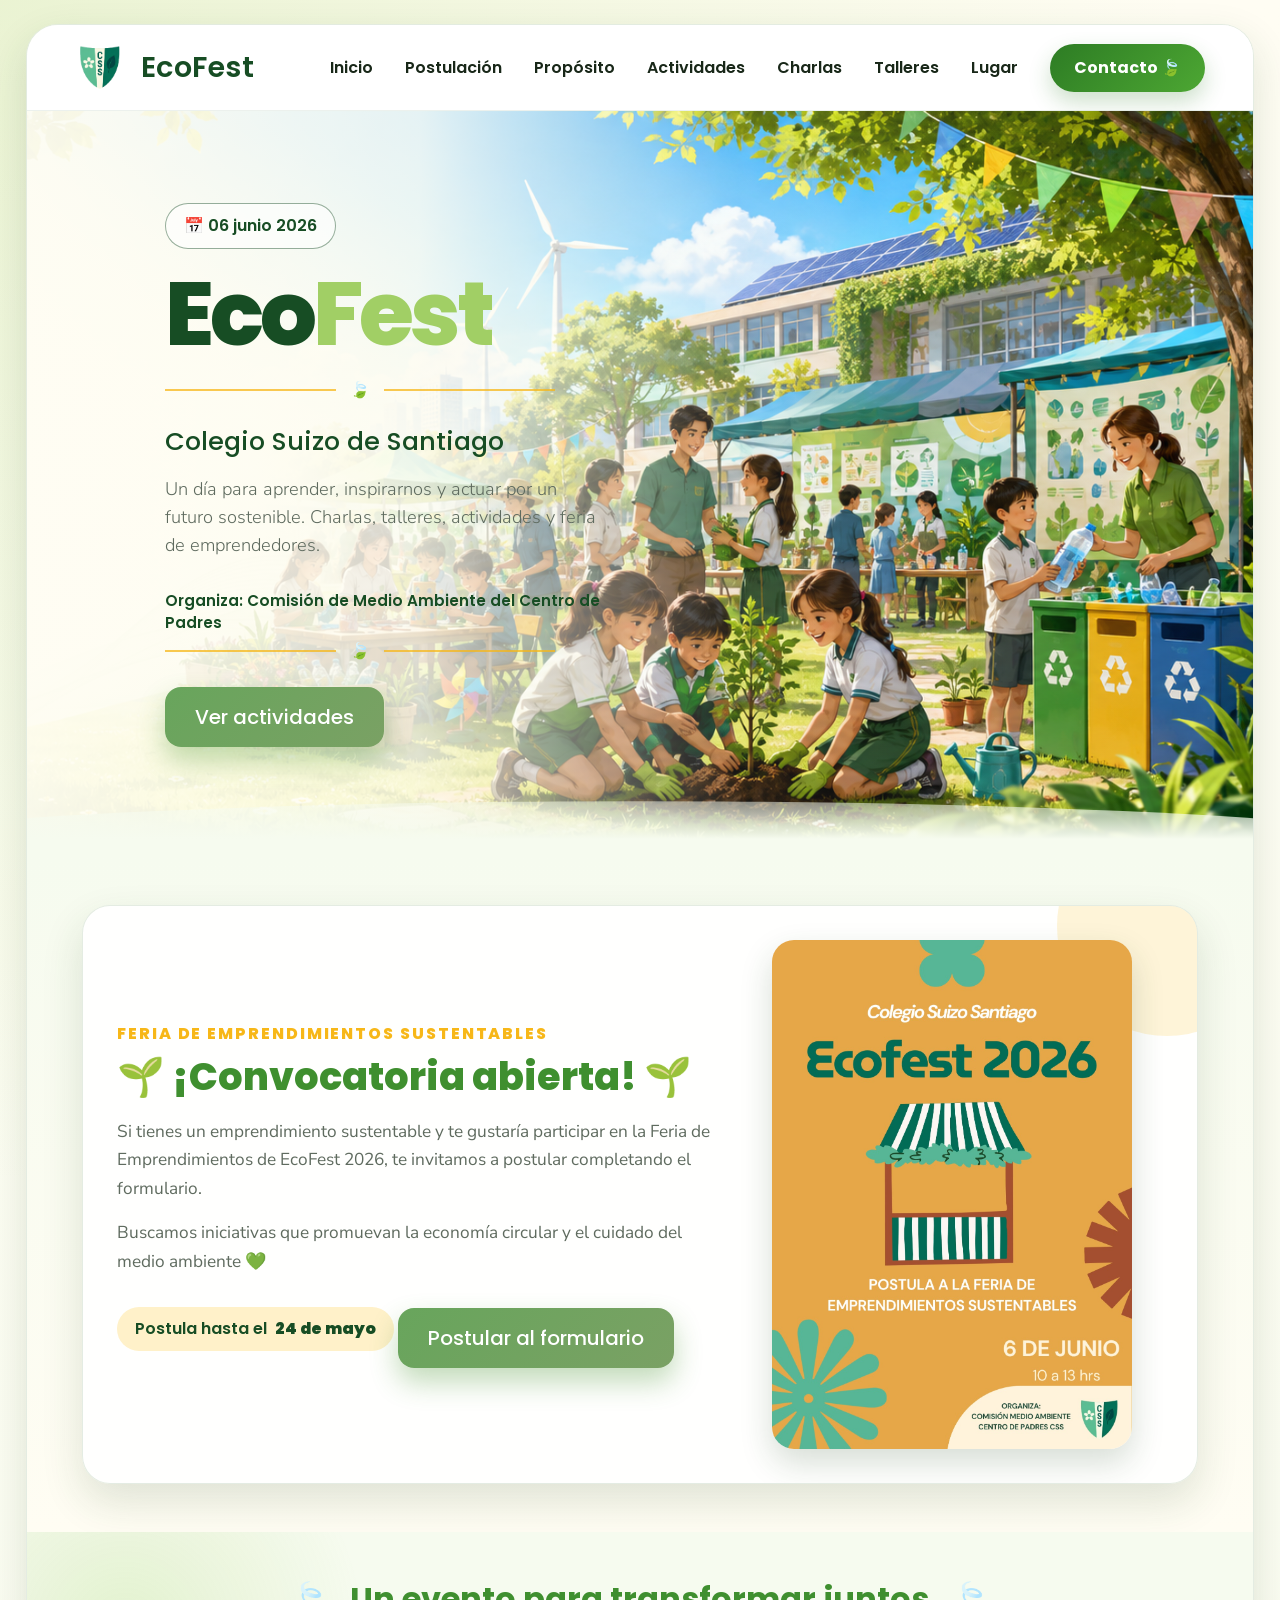
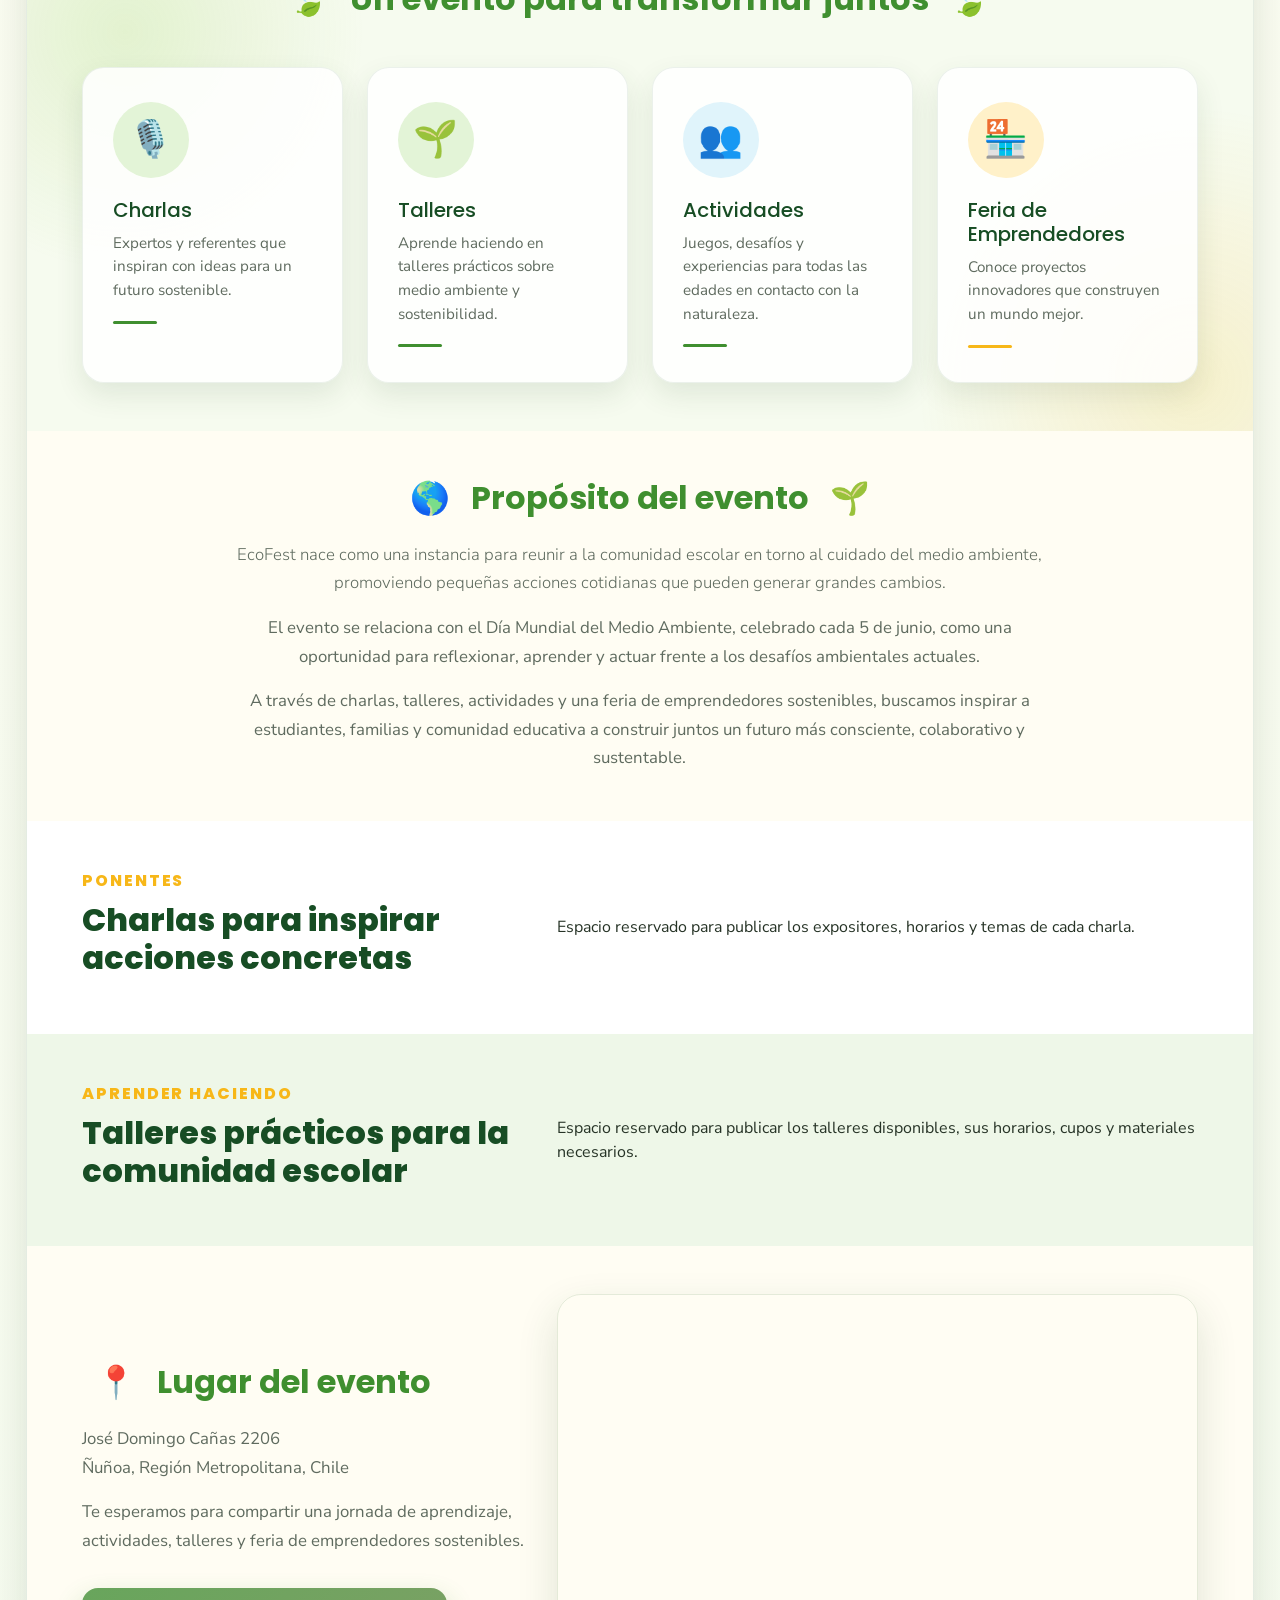
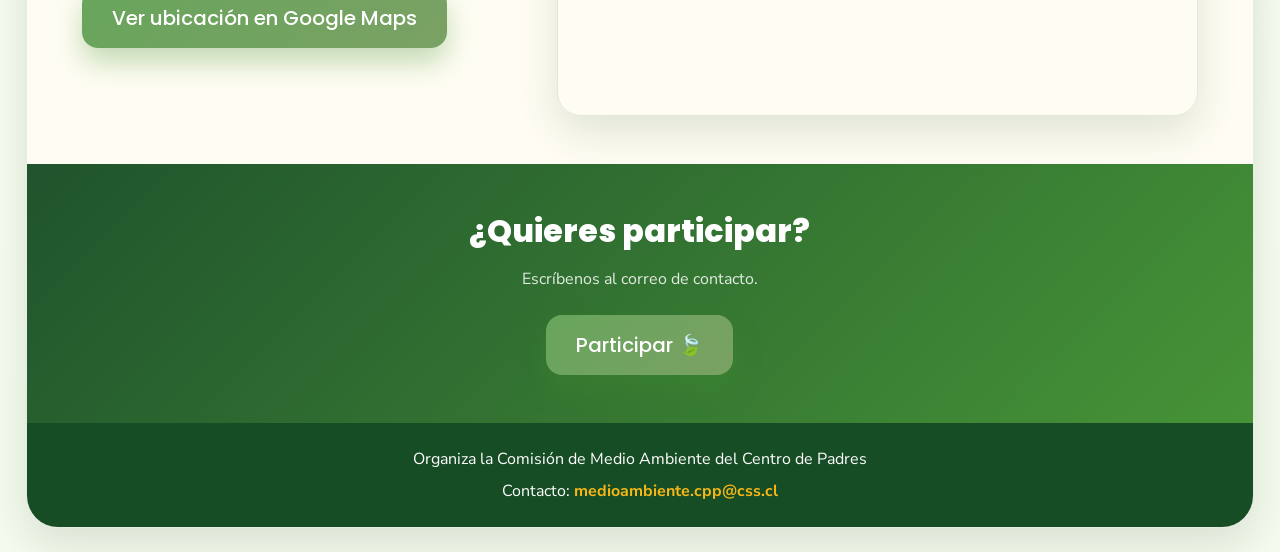
==== index.html @ 4942cfbb "Agrega sitemap y robots" ====
<!DOCTYPE html>
<html lang="es">
<head>
  <meta charset="UTF-8" />
  <meta name="viewport" content="width=device-width, initial-scale=1.0" />

  <title>EcoFest 2026 | Colegio Suizo Santiago</title>
  <meta name="description" content="EcoFest 2026 del Colegio Suizo Santiago. Feria ecológica, emprendimientos sustentables, actividades y convocatoria abierta.">
  <meta name="robots" content="index, follow">

  <!-- Tipografías -->
  <link rel="preconnect" href="https://fonts.googleapis.com">
  <link rel="preconnect" href="https://fonts.gstatic.com" crossorigin>
  <link 
    href="https://fonts.googleapis.com/css2?family=Nunito+Sans:wght@400;600;700&family=Poppins:wght@500;600;700;800&display=swap" 
    rel="stylesheet"
  >

  <!-- Bootstrap 5.3.8 -->
  <link 
    href="https://cdn.jsdelivr.net/npm/bootstrap@5.3.8/dist/css/bootstrap.min.css" 
    rel="stylesheet"
  >

  <!-- Estilos propios EcoFest -->
  <link rel="stylesheet" href="styles.css">
</head>

<body>
  <main class="page">

    <!-- HEADER / NAVBAR BOOTSTRAP -->
    <nav class="navbar navbar-expand-lg eco-navbar sticky-top">
    <div class="container-fluid px-4 px-lg-5">

        <a class="navbar-brand eco-brand" href="#inicio">
          <img class="logo-navbar" src="assets/Logo-CMA_sf.png" alt="Logo EcoFest">
          <span>EcoFest</span>
        </a>

        <button 
        class="navbar-toggler eco-toggler" 
        type="button" 
        data-bs-toggle="collapse" 
        data-bs-target="#navbarEcofest" 
        aria-controls="navbarEcofest" 
        aria-expanded="false" 
        aria-label="Abrir menú"
        >
        <span class="navbar-toggler-icon"></span>
        </button>

        <div class="collapse navbar-collapse" id="navbarEcofest">
        <ul class="navbar-nav ms-auto align-items-lg-center gap-lg-3 pt-3 pt-lg-0">

            <li class="nav-item">
            <a class="nav-link eco-nav-link" href="#inicio">Inicio</a>
            </li>


            <li class="nav-item">
            <a class="nav-link eco-nav-link" href="#convocatoria">Postulación</a>
            </li>

            <li class="nav-item">
            <a class="nav-link eco-nav-link" href="#proposito">Propósito</a>
            </li>

            <li class="nav-item">
            <a class="nav-link eco-nav-link" href="#actividades">Actividades</a>
            </li>

            <li class="nav-item">
            <a class="nav-link eco-nav-link" href="#charlas">Charlas</a>
            </li>

            <li class="nav-item">
            <a class="nav-link eco-nav-link" href="#talleres">Talleres</a>
            </li>

            <li class="nav-item">
            <a class="nav-link eco-nav-link" href="#lugar">Lugar</a>
            </li>

            <li class="nav-item ms-lg-2">
            <a class="btn eco-btn-small" href="#contacto">Contacto 🍃</a>
            </li>

        </ul>
        </div>

    </div>
    </nav>

    <!-- HERO -->
    <section class="hero position-relative overflow-hidden" id="inicio">
      <div class="hero-image" aria-hidden="true"></div>

      <div class="container-fluid position-relative hero-layer">
        <div class="row min-vh-hero align-items-center">
          <div class="col-12 col-lg-6 col-xl-5 offset-xl-1">

            <div class="hero-content">
              <div class="date-pill">📅 06 junio 2026</div>

              <h1 class="display-1 eco-title">Eco<span>Fest</span></h1>

              <div class="divider">🍃</div>

              <h2 class="eco-subtitle">Colegio Suizo de Santiago</h2>

              <p class="lead eco-lead">
                Un día para aprender, inspirarnos y actuar por un futuro sostenible.
                Charlas, talleres, actividades y feria de emprendedores.
              </p>

              <p class="organizer-text mb-1">
                Organiza: Comisión de Medio Ambiente del Centro de Padres
              </p>

              <div class="divider">🍃</div>

              <a href="#actividades" class="btn btn-lg eco-btn-primary">
                Ver actividades
              </a>
            </div>

          </div>
        </div>
      </div>

      <div class="wave" aria-hidden="true"></div>
    </section>


    <!-- CONVOCATORIA EMPRENDEDORES -->
    <section class="convocatoria-section py-5" id="convocatoria">
      <div class="container">
        <div class="convocatoria-card">
          <div class="row align-items-center g-4">

            <div class="col-lg-7">
              <p class="section-kicker mb-2">Feria de emprendimientos sustentables</p>
              <h2 class="convocatoria-title">🌱 ¡Convocatoria abierta! 🌱</h2>

              <p class="convocatoria-text">
                Si tienes un emprendimiento sustentable y te gustaría participar en la Feria de
                Emprendimientos de EcoFest 2026, te invitamos a postular completando el formulario.
              </p>

              <p class="convocatoria-text">
                Buscamos iniciativas que promuevan la economía circular y el cuidado del medio ambiente 💚
              </p>

              <div class="convocatoria-deadline">
                Postula hasta el <strong>24 de mayo</strong>
              </div>

              <a
                href="https://forms.gle/XXJrroU3zbbmYuio7"
                target="_blank"
                rel="noopener noreferrer"
                class="btn btn-lg eco-btn-primary mt-3"
              >
                Postular al formulario
              </a>
            </div>

            <div class="col-lg-5 text-center">
              <img
                src="assets/convocatoria-ecofest.jpeg"
                class="convocatoria-img"
                alt="Convocatoria EcoFest 2026 para feria de emprendimientos sustentables"
              >
            </div>

          </div>
        </div>
      </div>
    </section>

    <!-- ACTIVIDADES / TARJETAS -->
    <section class="features py-5" id="actividades">
      <div class="container">

        <h2 class="section-title text-center mb-5">
          <span>🍃</span> Un evento para transformar juntos <span>🍃</span>
        </h2>

        <div class="row row-cols-1 row-cols-md-2 row-cols-xl-4 g-4">

          <div class="col">
            <article class="card eco-card h-100">
              <div class="card-body">
                <div class="icon-circle icon-green">🎙️</div>
                <h3 class="card-title">Charlas</h3>
                <p class="card-text">
                  Expertos y referentes que inspiran con ideas para un futuro sostenible.
                </p>
                <div class="mini-line"></div>
              </div>
            </article>
          </div>

          <div class="col">
            <article class="card eco-card h-100">
              <div class="card-body">
                <div class="icon-circle icon-green">🌱</div>
                <h3 class="card-title">Talleres</h3>
                <p class="card-text">
                  Aprende haciendo en talleres prácticos sobre medio ambiente y sostenibilidad.
                </p>
                <div class="mini-line"></div>
              </div>
            </article>
          </div>

          <div class="col">
            <article class="card eco-card h-100">
              <div class="card-body">
                <div class="icon-circle icon-blue">👥</div>
                <h3 class="card-title">Actividades</h3>
                <p class="card-text">
                  Juegos, desafíos y experiencias para todas las edades en contacto con la naturaleza.
                </p>
                <div class="mini-line"></div>
              </div>
            </article>
          </div>

          <div class="col">
            <article class="card eco-card h-100">
              <div class="card-body">
                <div class="icon-circle icon-yellow">🏪</div>
                <h3 class="card-title">Feria de<br>Emprendedores</h3>
                <p class="card-text">
                  Conoce proyectos innovadores que construyen un mundo mejor.
                </p>
                <div class="mini-line yellow"></div>
              </div>
            </article>
          </div>

        </div>
      </div>
    </section>

    <!-- PROPÓSITO -->
    <section class="about-event py-5" id="proposito">
      <div class="container">
        <div class="row justify-content-center">
          <div class="col-lg-9 text-center">

            <h2 class="section-title mb-4">
              <span>🌎</span> Propósito del evento <span>🌱</span>
            </h2>

            <p class="lead event-purpose">
              EcoFest nace como una instancia para reunir a la comunidad escolar en torno al cuidado del medio ambiente,
              promoviendo pequeñas acciones cotidianas que pueden generar grandes cambios.
            </p>

            <p class="event-purpose">
              El evento se relaciona con el Día Mundial del Medio Ambiente, celebrado cada 5 de junio,
              como una oportunidad para reflexionar, aprender y actuar frente a los desafíos ambientales actuales.
            </p>

            <p class="event-purpose mb-0">
              A través de charlas, talleres, actividades y una feria de emprendedores sostenibles,
              buscamos inspirar a estudiantes, familias y comunidad educativa a construir juntos un futuro más consciente,
              colaborativo y sustentable.
            </p>

          </div>
        </div>
      </div>
    </section>

    <!-- CHARLAS -->
    <section class="info-section py-5" id="charlas">
      <div class="container">
        <div class="row align-items-center g-4">

          <div class="col-lg-5">
            <p class="section-kicker mb-2">Ponentes</p>
            <h2 class="section-heading">Charlas para inspirar acciones concretas</h2>
          </div>

          <div class="col-lg-7">
            <p class="mb-0">
              Espacio reservado para publicar los expositores, horarios y temas de cada charla.
            </p>
          </div>

        </div>
      </div>
    </section>

    <!-- TALLERES -->
    <section class="info-section-soft py-5" id="talleres">
      <div class="container">
        <div class="row align-items-center g-4">

          <div class="col-lg-5">
            <p class="section-kicker mb-2">Aprender haciendo</p>
            <h2 class="section-heading">Talleres prácticos para la comunidad escolar</h2>
          </div>

          <div class="col-lg-7">
            <p class="mb-0">
              Espacio reservado para publicar los talleres disponibles, sus horarios,
              cupos y materiales necesarios.
            </p>
          </div>

        </div>
      </div>
    </section>

    <!-- LUGAR / MAPA -->
    <section class="location-section py-5" id="lugar">
      <div class="container">
        <div class="row align-items-center g-4">

          <div class="col-lg-5">
            <h2 class="section-title text-lg-start mb-4">
              <span>📍</span> Lugar del evento
            </h2>

            <p class="location-text">
              José Domingo Cañas 2206<br>
              Ñuñoa, Región Metropolitana, Chile
            </p>

            <p class="location-text">
              Te esperamos para compartir una jornada de aprendizaje, actividades,
              talleres y feria de emprendedores sostenibles.
            </p>

            <a 
              href="https://www.google.com/maps/search/?api=1&query=Jos%C3%A9%20Domingo%20Ca%C3%B1as%202206%2C%20%C3%91u%C3%B1oa%2C%20Regi%C3%B3n%20Metropolitana%2C%20Chile" 
              target="_blank" 
              rel="noopener noreferrer"
              class="btn btn-lg eco-btn-primary mt-3"
            >
              Ver ubicación en Google Maps
            </a>
          </div>

          <div class="col-lg-7">
            <div class="map-wrapper">
              <iframe
                class="google-map"
                title="Mapa de ubicación del Colegio Suizo de Santiago"
                src="https://www.google.com/maps?q=Jos%C3%A9%20Domingo%20Ca%C3%B1as%202206%2C%20%C3%91u%C3%B1oa%2C%20Regi%C3%B3n%20Metropolitana%2C%20Chile&output=embed"
                loading="lazy"
                allowfullscreen>
              </iframe>
            </div>
          </div>

        </div>
      </div>
    </section>

    <!-- CONTACTO / INSCRIPCIÓN -->
    <section class="inscription-section py-5" id="contacto">
      <div class="container text-center">

        <h2 class="section-heading mb-3">¿Quieres participar?</h2>

        <p class="mx-auto mb-4">
          Escríbenos al correo de contacto.
        </p>

        <a href="mailto:medioambiente.cpp@css.cl" target="_blank" rel="noopener noreferrer" class="btn btn-lg eco-btn-primary">
          Participar 🍃
        </a>

      </div>
    </section>

    <!-- FOOTER -->
    <footer class="footer-ecofest py-4">
      <div class="container text-center">

        <p class="mb-2">
          Organiza la Comisión de Medio Ambiente del Centro de Padres
        </p>

        <p class="mb-0">
          Contacto:
          <a href="mailto:medioambiente.cpp@css.cl">
            medioambiente.cpp@css.cl
          </a>
        </p>

      </div>
    </footer>

  </main>

  <!-- Bootstrap JS Bundle 5.3.8 -->
  <script src="https://cdn.jsdelivr.net/npm/bootstrap@5.3.8/dist/js/bootstrap.bundle.min.js"></script>
</body>
</html>
---- styles.css ----
:root {
  --verde-oscuro: #174d24;
  --verde-principal: #3f8f2f;
  --verde-claro: #a1cf65;
  --verde-suave: #eef7e8;
  --amarillo: #f7b718;
  --crema: #fffdf3;
  --texto: #263326;
  --gris: #5f6b5f;
  --blanco: #ffffff;
  --sombra: 0 16px 40px rgba(32, 72, 32, 0.14);
  --borde: rgba(51, 107, 38, 0.13);
}

html {
  scroll-behavior: smooth;
}

body {
  font-family: "Nunito Sans", sans-serif;
  color: var(--texto);
  background:
    radial-gradient(circle at top left, rgba(140, 198, 63, 0.18), transparent 30%),
    linear-gradient(180deg, #fffdf3 0%, #f5fbef 100%);
  min-height: 100vh;
}

a {
  text-decoration: none;
}

.page {
  width: min(96%, 1500px);
  margin: 24px auto;
  background: rgba(255, 255, 255, 0.88);
  border-radius: 32px;
  overflow: hidden;
  box-shadow: var(--sombra);
  border: 1px solid var(--borde);
  position: relative;
}

/* NAVBAR */

.eco-brand {
  display: flex;
  align-items: center;
  gap: 10px;
}

.logo-navbar {
  width: 48px;
  height: auto;
  display: block;
}

.eco-navbar {
  min-height: 86px;
  background: rgba(255, 255, 255, 0.92);
  -webkit-backdrop-filter: blur(12px);
  backdrop-filter: blur(12px);
  position: sticky;
  top: 0;
  z-index: 1030;
  border-bottom: 1px solid rgba(23, 77, 36, 0.08);
}

.eco-brand {
  display: inline-flex;
  align-items: center;
  gap: 14px;
  font-family: "Poppins", sans-serif;
  font-weight: 600;
  font-size: 1.8rem;
  color: var(--verde-oscuro);
  letter-spacing: 0.5px;
}

.eco-brand:hover,
.eco-brand:focus {
  color: var(--verde-principal);
}

.eco-brand img {
  width: 52px;
  height: 52px;
  object-fit: contain;
}

.eco-nav-link {
  font-family: "Poppins", sans-serif;
  font-weight: 600;
  color: #182718;
  transition: color 0.2s ease;
}

.eco-nav-link:hover,
.eco-nav-link:focus {
  color: var(--verde-principal);
}

.eco-btn-small {
  background: linear-gradient(135deg, #2d7c24, #4da733);
  color: var(--blanco);
  font-family: "Poppins", sans-serif;
  font-weight: 700;
  padding: 12px 24px;
  border-radius: 999px;
  box-shadow: 0 10px 22px rgba(45, 124, 36, 0.24);
  border: 0;
  transition: transform 0.2s ease, box-shadow 0.2s ease;
}

.eco-btn-small:hover,
.eco-btn-small:focus {
  color: var(--blanco);
  transform: translateY(-2px);
  box-shadow: 0 12px 26px rgba(45, 124, 36, 0.3);
}

.eco-toggler {
  border-color: rgba(23, 77, 36, 0.25);
}

/* HERO */

.hero {
  min-height: 600px;
  background: var(--crema);
  position: relative;
  overflow: hidden;
}

.hero::after {
  content: "";
  position: absolute;
  inset: 0;
  background:
    linear-gradient(
      90deg,
      rgba(255, 253, 243, 0.96) 0%,
      rgba(255, 253, 243, 0.82) 32%,
      rgba(255, 253, 243, 0.08) 58%,
      transparent 100%
    );
  z-index: 1;
  pointer-events: none;
}

.hero-image {
  position: absolute;
  inset: 0;
  background-image: url("assets/hero-banner.png");
  background-size: cover;
  background-position: center right;
  z-index: 0;
}

.hero-layer {
  position: relative;
  z-index: 2;
}

.min-vh-hero {
  min-height: 600px;
}

.hero-content {
  padding: 92px 24px 110px;
  position: relative;
  z-index: 2;
}

.date-pill {
  width: fit-content;
  display: inline-flex;
  align-items: center;
  gap: 10px;
  padding: 10px 18px;
  border: 1.5px solid rgba(23, 77, 36, 0.45);
  border-radius: 999px;
  color: var(--verde-oscuro);
  font-family: "Poppins", sans-serif;
  font-weight: 600;
  background: rgba(255, 255, 255, 0.6);
  margin-bottom: 22px;
}

.organizer-text {
  font-family: "Poppins", sans-serif;
  font-size: 0.95rem;
  font-weight: 600;
  color: var(--verde-oscuro);
  margin-bottom: 70px;
}

.eco-title {
  font-family: "Poppins", sans-serif;
  font-size: clamp(4.2rem, 7vw, 7.8rem);
  line-height: 0.95;
  color: var(--verde-oscuro);
  font-weight: 800;
  letter-spacing: -4px;
  margin-bottom: 22px;
}

.eco-title span {
  color: var(--verde-claro);
}

.divider {
  display: flex;
  align-items: center;
  gap: 14px;
  width: 390px;
  max-width: 100%;
  margin-bottom: 24px;
  color: var(--amarillo);
}

.divider::before,
.divider::after {
  content: "";
  height: 2px;
  flex: 1;
  background: var(--amarillo);
  opacity: 0.75;
}

.eco-subtitle {
  font-family: "Poppins", sans-serif;
  font-size: clamp(1.35rem, 2vw, 2rem);
  font-weight: 500;
  color: var(--verde-oscuro);
  margin-bottom: 18px;
}

.eco-lead {
  max-width: 500px;
  font-size: 1.14rem;
  line-height: 1.55;
  color: var(--gris);
  margin-bottom: 30px;
}

.eco-btn-primary {
  background: linear-gradient(135deg, #68a55c, #7aa164);
  color: var(--blanco);
  font-family: "Poppins", sans-serif;
  font-weight: 500;
  padding: 15px 30px;
  border-radius: 16px;
  box-shadow: 0 14px 28px rgba(65, 142, 43, 0.32);
  border: 0;
  transition: transform 0.2s ease, box-shadow 0.2s ease;
}

.eco-btn-primary:hover,
.eco-btn-primary:focus {
  color: var(--blanco);
  transform: translateY(-3px);
  box-shadow: 0 18px 36px rgba(65, 142, 43, 0.38);
}

/* ONDA INFERIOR */

.wave {
  position: absolute;
  left: 0;
  right: 0;
  bottom: -1px;
  z-index: 3;
  height: 95px;
  background: linear-gradient(180deg, transparent 0%, #f6fbef 80%);
  clip-path: ellipse(70% 60% at 50% 100%);
}



/* CONVOCATORIA */

.convocatoria-section {
  background: linear-gradient(180deg, #f6fbef 0%, #fffdf3 100%);
}

.convocatoria-card {
  background: rgba(255, 255, 255, 0.92);
  border: 1px solid var(--borde);
  border-radius: 28px;
  padding: 34px;
  box-shadow: 0 18px 42px rgba(32, 72, 32, 0.14);
  position: relative;
  overflow: hidden;
}

.convocatoria-card::before {
  content: "";
  position: absolute;
  width: 220px;
  height: 220px;
  border-radius: 50%;
  background: rgba(247, 183, 24, 0.16);
  right: -80px;
  top: -90px;
}

.convocatoria-title {
  font-family: "Poppins", sans-serif;
  color: var(--verde-principal);
  font-size: clamp(1.8rem, 3vw, 2.7rem);
  font-weight: 800;
  margin-bottom: 18px;
}

.convocatoria-text {
  color: var(--gris);
  font-size: 1.08rem;
  line-height: 1.65;
  max-width: 720px;
}

.convocatoria-deadline {
  display: inline-flex;
  align-items: center;
  gap: 8px;
  background: #fff1c9;
  color: var(--verde-oscuro);
  border-radius: 999px;
  padding: 10px 18px;
  font-family: "Poppins", sans-serif;
  font-weight: 600;
}

.convocatoria-img {
  width: min(100%, 360px);
  border-radius: 22px;
  box-shadow: 0 14px 32px rgba(32, 72, 32, 0.18);
  position: relative;
  z-index: 1;
}

/* TARJETAS */

.features {
  position: relative;
  background:
    radial-gradient(circle at 8% 20%, rgba(140, 198, 63, 0.18), transparent 20%),
    radial-gradient(circle at 95% 90%, rgba(247, 183, 24, 0.16), transparent 22%),
    #f6fbef;
}

.section-title {
  font-family: "Poppins", sans-serif;
  color: var(--verde-principal);
  font-weight: 700;
  font-size: clamp(1.4rem, 2.5vw, 2rem);
}

.section-title span {
  color: var(--amarillo);
  margin: 0 14px;
}

.eco-card {
  background: rgba(255, 255, 255, 0.86);
  border-radius: 22px;
  box-shadow: 0 12px 28px rgba(46, 86, 43, 0.11);
  border: 1px solid rgba(23, 77, 36, 0.08);
  transition: transform 0.2s ease, box-shadow 0.2s ease;
}

.eco-card .card-body {
  padding: 34px 30px;
}

.eco-card:hover {
  transform: translateY(-6px);
  box-shadow: 0 18px 36px rgba(46, 86, 43, 0.16);
}

.icon-circle {
  width: 76px;
  height: 76px;
  border-radius: 50%;
  display: grid;
  place-items: center;
  margin-bottom: 20px;
  font-size: 2.25rem;
}

.icon-green {
  background: #e3f4d7;
  color: var(--verde-principal);
}

.icon-blue {
  background: #e0f4fb;
  color: #2c91c7;
}

.icon-yellow {
  background: #fff1c9;
  color: #d99a00;
}

.eco-card h3 {
  font-family: "Poppins", sans-serif;
  color: var(--verde-oscuro);
  font-size: 1.25rem;
  margin-bottom: 10px;
  line-height: 1.2;
}

.eco-card p {
  font-size: 0.95rem;
  line-height: 1.55;
  color: var(--gris);
  margin-bottom: 18px;
}

.mini-line {
  width: 44px;
  height: 3px;
  background: var(--verde-principal);
  border-radius: 999px;
}

.mini-line.yellow {
  background: var(--amarillo);
}

/* SECCIONES COMPLEMENTARIAS */

.about-event {
  background: var(--crema);
}

.event-purpose {
  color: var(--gris);
  line-height: 1.7;
  font-size: 1.05rem;
}

.location-section {
  background: var(--crema);
}

.location-text {
  color: var(--gris);
  font-size: 1.05rem;
  line-height: 1.7;
}

.map-wrapper {
  overflow: hidden;
  border-radius: 24px;
  box-shadow: 0 16px 40px rgba(32, 72, 32, 0.14);
  border: 1px solid var(--borde);
}

.map-wrapper iframe,
.google-map {
  display: block;
  width: 100%;
  height: 420px;
  border: 0;
}

.info-section {
  background: var(--blanco);
}

.info-section-soft {
  background: var(--verde-suave);
}

.inscription-section {
  background: linear-gradient(135deg, rgba(23, 77, 36, 0.96), rgba(63, 143, 47, 0.96));
  color: var(--blanco);
}

.inscription-section p {
  max-width: 650px;
  color: rgba(255, 255, 255, 0.86);
}

.section-kicker {
  font-family: "Poppins", sans-serif;
  color: var(--amarillo);
  font-weight: 800;
  text-transform: uppercase;
  letter-spacing: 0.12em;
}

.section-heading {
  font-family: "Poppins", sans-serif;
  color: var(--verde-oscuro);
  font-weight: 800;
}

.inscription-section .section-heading {
  color: var(--blanco);
}

.footer-ecofest {
  background: var(--verde-oscuro);
  color: var(--blanco);
  font-family: "Nunito Sans", sans-serif;
}

.footer-ecofest a {
  color: var(--amarillo);
  font-weight: 700;
}

.footer-ecofest a:hover,
.footer-ecofest a:focus {
  color: var(--blanco);
}

/* RESPONSIVE */

@media (max-width: 991.98px) {
  .page {
    width: 100%;
    margin: 0;
    border-radius: 0;
  }

  .eco-navbar {
    min-height: 0;
  }

  .hero::after {
    background:
      linear-gradient(
        90deg,
        rgba(255, 253, 243, 0.95) 0%,
        rgba(255, 253, 243, 0.72) 60%,
        transparent 100%
      );
  }

  .hero-content {
    padding: 80px 24px 120px;
  }
}

@media (max-width: 575.98px) {
  .eco-brand {
    font-size: 1.45rem;
  }

  .eco-brand img {
    width: 46px;
    height: 46px;
  }

  .hero,
  .min-vh-hero {
    min-height: 650px;
  }

  .hero-image {
    background-position: center right;
  }

  .hero::after {
    background: rgba(255, 253, 243, 0.78);
  }

  .eco-title {
    font-size: 4rem;
    letter-spacing: -2px;
  }

  .eco-lead {
    font-size: 1rem;
  }

  .section-title span {
    margin: 0 6px;
  }

  .map-wrapper iframe,
  .google-map {
    height: 320px;
  }
}
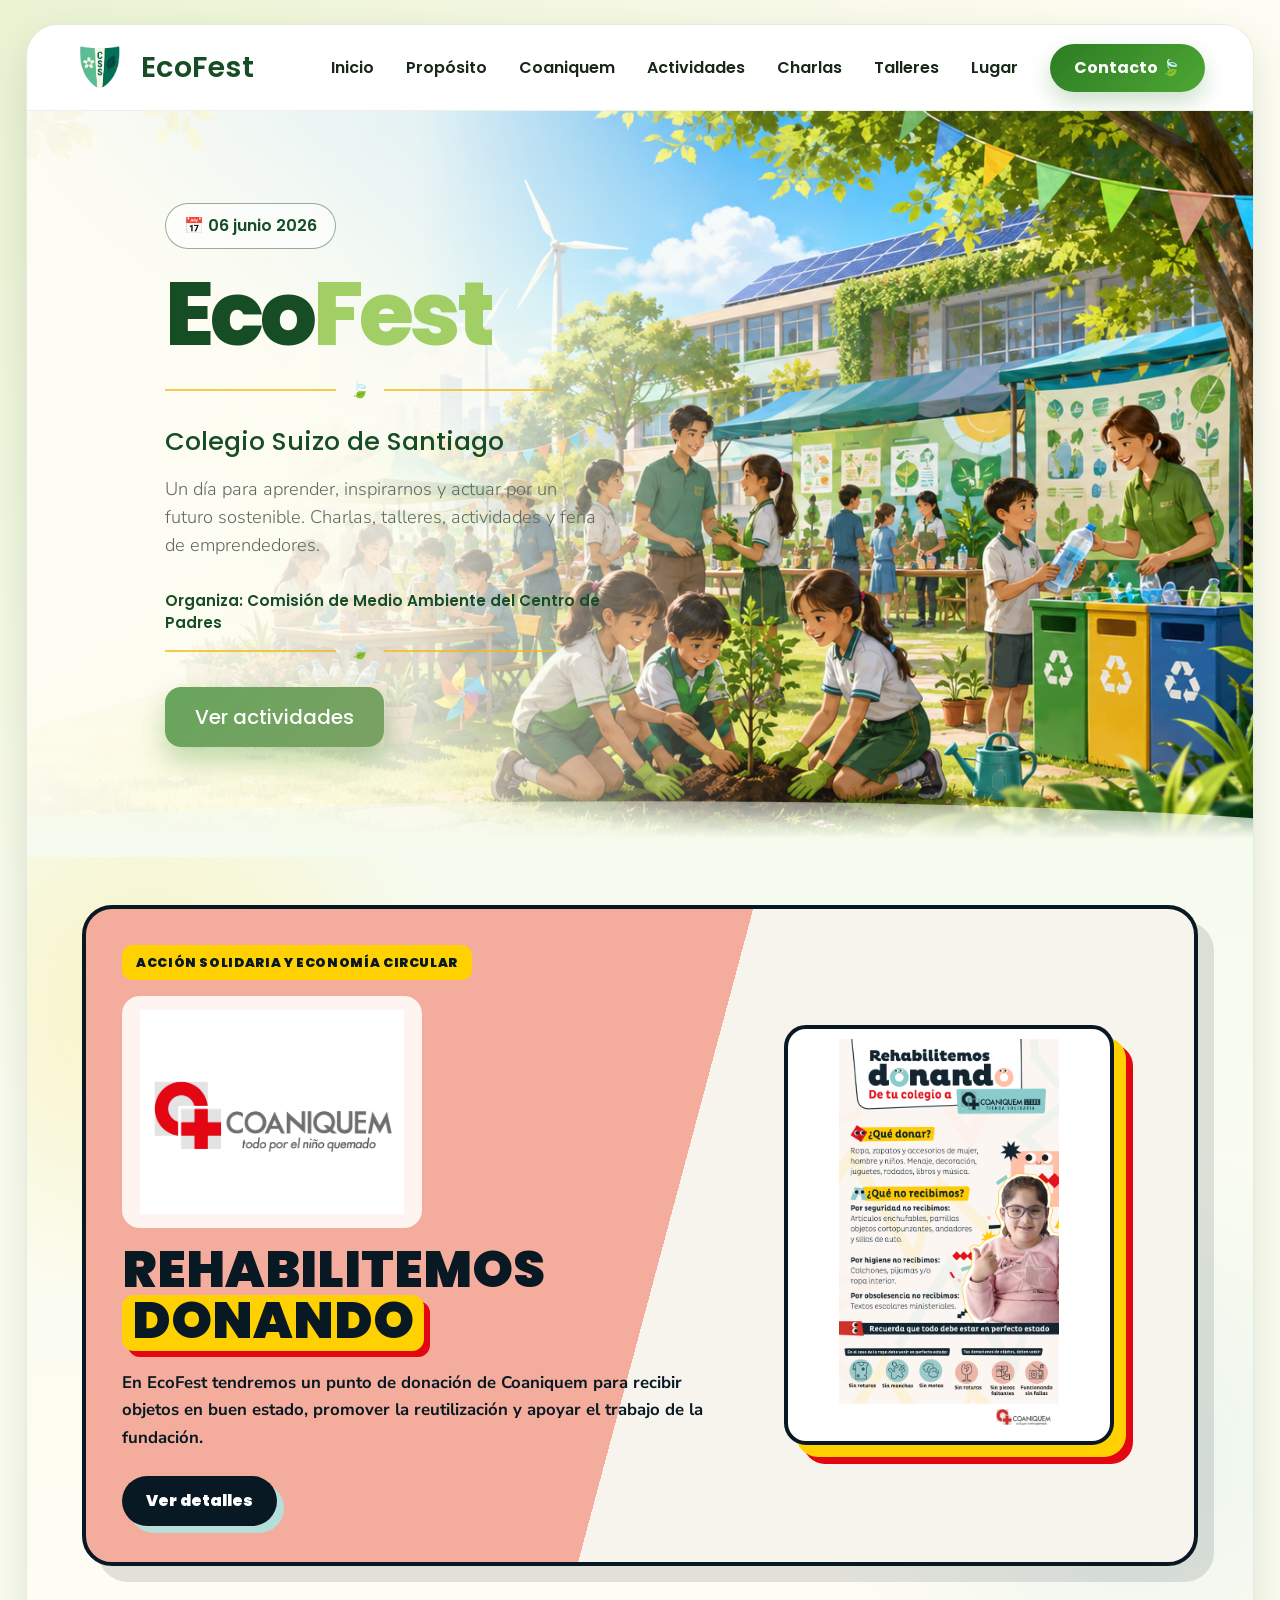
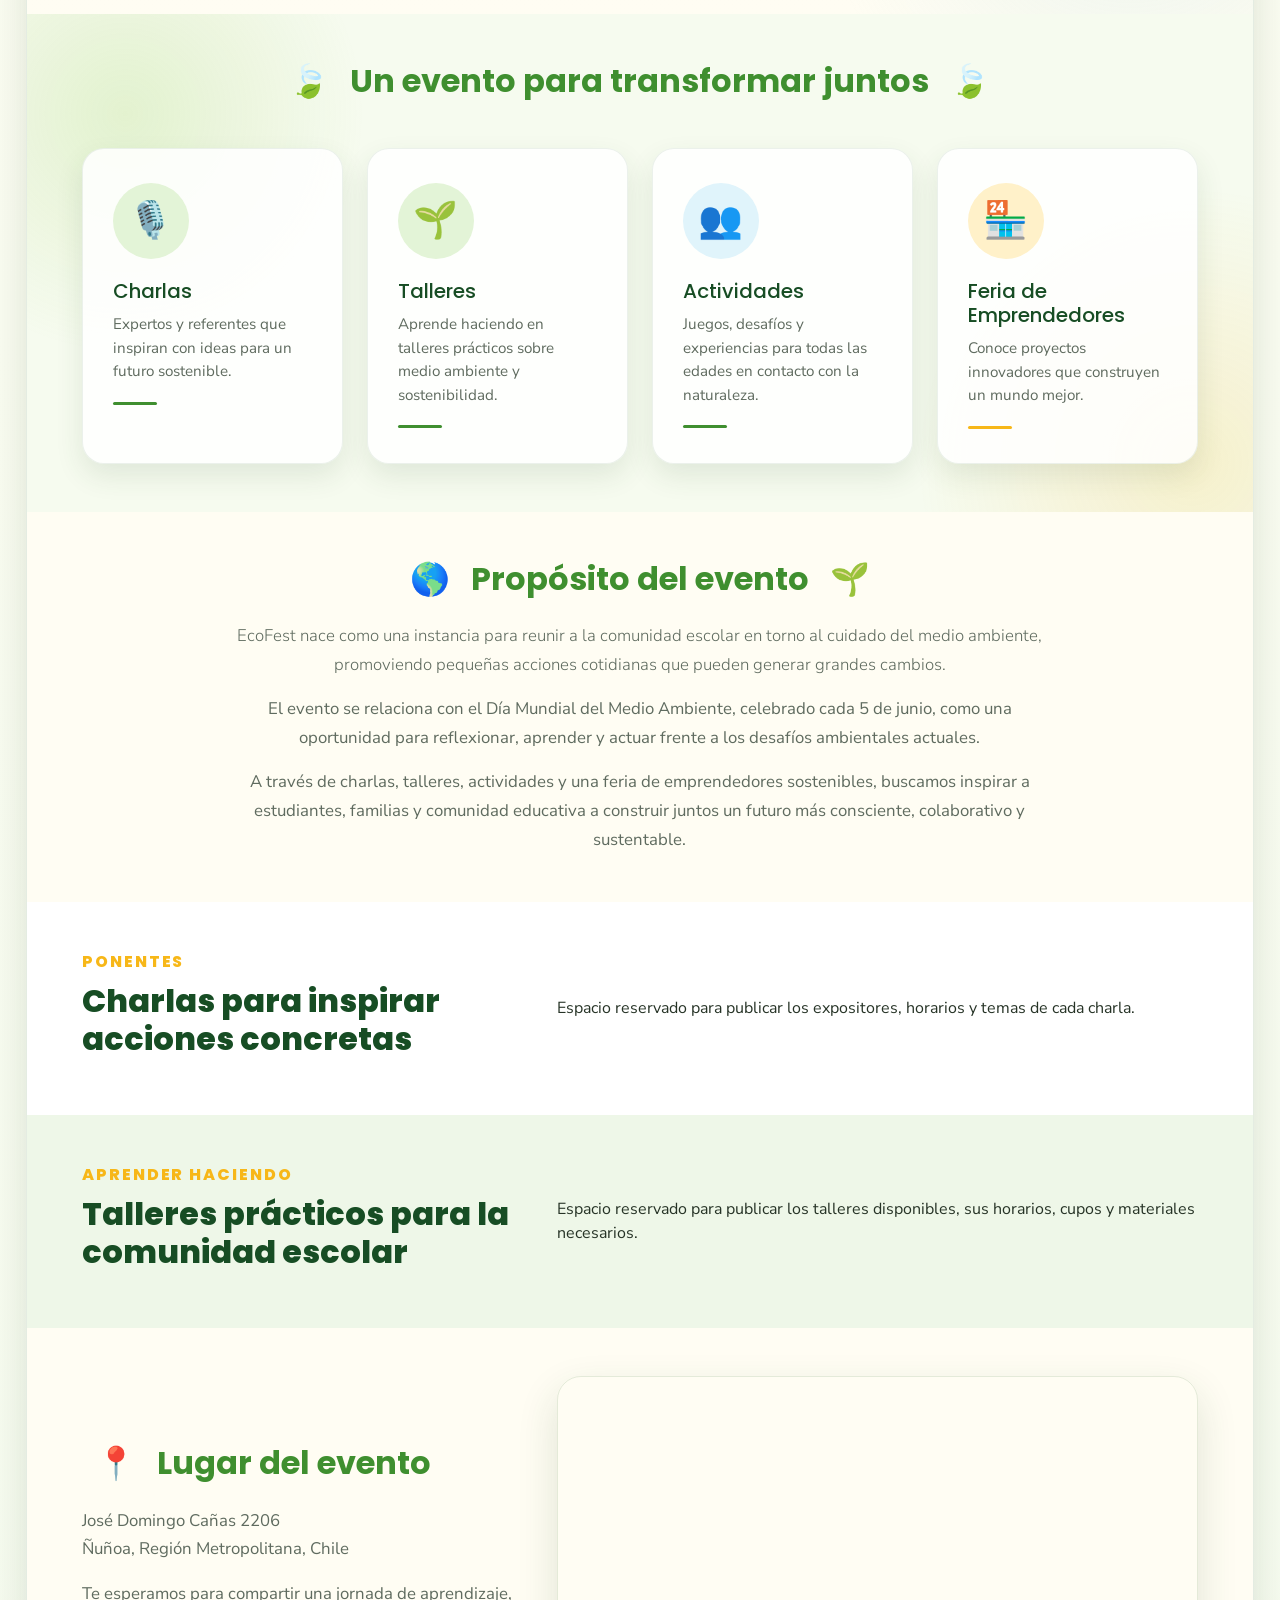
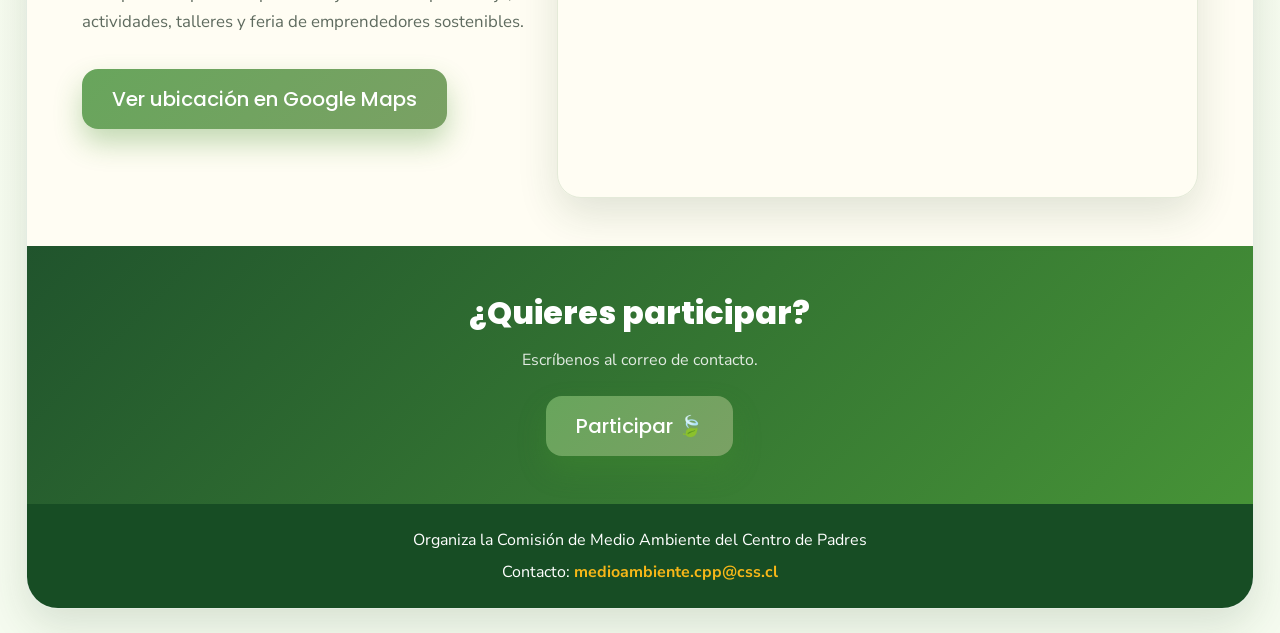
==== commit 735f8cb7: "Actualiza proyecto" ====
--- a/index.html
+++ b/index.html
@@ -3,9 +3,8 @@
 <head>
   <meta charset="UTF-8" />
   <meta name="viewport" content="width=device-width, initial-scale=1.0" />
-
   <title>EcoFest 2026 | Colegio Suizo Santiago</title>
-  <meta name="description" content="EcoFest 2026 del Colegio Suizo Santiago. Feria ecológica, emprendimientos sustentables, actividades y convocatoria abierta.">
+  <meta name="description" content="EcoFest 2026 del Colegio Suizo Santiago. Feria ecológica escolar con actividades, emprendimientos sustentables, expositores y educación ambiental.">
   <meta name="robots" content="index, follow">
 
   <!-- Tipografías -->
@@ -57,13 +56,24 @@
             <a class="nav-link eco-nav-link" href="#inicio">Inicio</a>
             </li>
 
-
+          <!-- 
+              ==================================================
+              POSTULACIÓN / CONVOCATORIA - OCULTA TEMPORALMENTE
+              Para reactivar: quitar estos comentarios.
+              ==================================================
             <li class="nav-item">
             <a class="nav-link eco-nav-link" href="#convocatoria">Postulación</a>
             </li>
 
+
+            -->
+
             <li class="nav-item">
             <a class="nav-link eco-nav-link" href="#proposito">Propósito</a>
+            </li>
+
+            <li class="nav-item">
+            <a class="nav-link eco-nav-link" href="#coaniquem">Coaniquem</a>
             </li>
 
             <li class="nav-item">
@@ -132,9 +142,67 @@
       <div class="wave" aria-hidden="true"></div>
     </section>
 
+<!-- COANIQUEM DESTACADO -->
+<section class="coaniquem-mini-section py-5" id="coaniquem">
+  <div class="container">
+    <div class="coaniquem-mini-card">
+
+      <div class="row align-items-center g-4">
+
+        <div class="col-lg-7">
+          <p class="coaniquem-mini-kicker mb-3">
+            Acción solidaria y economía circular
+          </p>
+
+          <img
+            src="assets/coaniquem-logo-horizontal-light.png"
+            class="coaniquem-mini-logo mb-3"
+            alt="Logo Coaniquem"
+          >
+
+          <h2 class="coaniquem-mini-title">
+            Rehabilitemos <span>donando</span>
+          </h2>
+
+          <p class="coaniquem-mini-text">
+            En EcoFest tendremos un punto de donación de Coaniquem para recibir objetos en buen estado, promover la reutilización y apoyar el trabajo de la fundación.
+          </p>
+
+          <a href="coaniquem.html" class="coaniquem-mini-btn">
+            Ver detalles
+          </a>
+        </div>
+
+        <div class="col-lg-5 text-center">
+          <img
+            src="assets/coaniquem-que-donar.png"
+            class="coaniquem-mini-img"
+            alt="Qué donar a Coaniquem"
+          >
+        </div>
+
+      </div>
+
+    </div>
+  </div>
+</section>
+
+
+
+
+
+    
+
+    <!-- 
+    CONVOCATORIA EMPRENDEDORES - OCULTA TEMPORALMENTE
+    Para reactivar:
+    1. Quitar el atributo hidden del section.
+    2. Volver a mostrar el link "Postulación" en el menú.
+    -->
+
 
     <!-- CONVOCATORIA EMPRENDEDORES -->
-    <section class="convocatoria-section py-5" id="convocatoria">
+    <section class="convocatoria-section py-5" id="convocatoria" hidden>
       <div class="container">
         <div class="convocatoria-card">
           <div class="row align-items-center g-4">
--- a/styles.css
+++ b/styles.css
@@ -429,6 +429,104 @@
   background: var(--amarillo);
 }
 
+/* COANIQUEM MINI HOME */
+
+.coaniquem-mini-section {
+  background:
+    radial-gradient(circle at 10% 20%, rgba(255, 209, 0, 0.18), transparent 24%),
+    radial-gradient(circle at 90% 80%, rgba(182, 222, 219, 0.26), transparent 25%),
+    linear-gradient(180deg, #f6fbef 0%, #fffdf3 100%);
+}
+
+.coaniquem-mini-card {
+  background: linear-gradient(105deg, #f4ad9d 0%, #f4ad9d 52%, #f7f3ed 52%, #f7f3ed 100%);
+  border: 4px solid #081923;
+  border-radius: 30px;
+  padding: 36px;
+  box-shadow: 16px 16px 0 rgba(8, 25, 35, 0.12);
+  overflow: hidden;
+}
+
+.coaniquem-mini-kicker {
+  display: inline-block;
+  background: #ffd100;
+  color: #081923;
+  border-radius: 10px;
+  padding: 8px 14px;
+  font-family: "Poppins", sans-serif;
+  font-weight: 900;
+  text-transform: uppercase;
+  font-size: 0.8rem;
+  letter-spacing: 0.05em;
+}
+
+.coaniquem-mini-logo {
+  width: min(100%, 300px);
+  background: rgba(255, 255, 255, 0.88);
+  border-radius: 18px;
+  padding: 14px 18px;
+  display: block;
+}
+
+.coaniquem-mini-title {
+  font-family: "Poppins", sans-serif;
+  color: #081923;
+  font-size: clamp(2rem, 4vw, 3.4rem);
+  font-weight: 900;
+  line-height: 1;
+  text-transform: uppercase;
+  margin-bottom: 18px;
+}
+
+.coaniquem-mini-title span {
+  display: inline-block;
+  background: #ffd100;
+  border-radius: 12px;
+  padding: 0 10px 4px;
+  box-shadow: 6px 6px 0 #e30613;
+}
+
+.coaniquem-mini-text {
+  color: #081923;
+  font-size: 1.05rem;
+  line-height: 1.65;
+  font-weight: 700;
+  max-width: 640px;
+  margin-bottom: 24px;
+}
+
+.coaniquem-mini-btn {
+  display: inline-flex;
+  align-items: center;
+  justify-content: center;
+  background: #081923;
+  color: #ffffff;
+  border-radius: 999px;
+  padding: 13px 24px;
+  font-family: "Poppins", sans-serif;
+  font-weight: 900;
+  box-shadow: 7px 7px 0 #b6dedb;
+  transition: transform 0.2s ease, box-shadow 0.2s ease;
+}
+
+.coaniquem-mini-btn:hover,
+.coaniquem-mini-btn:focus {
+  color: #ffffff;
+  transform: translateY(-3px);
+  box-shadow: 10px 10px 0 #b6dedb;
+}
+
+.coaniquem-mini-img {
+  width: min(100%, 330px);
+  max-height: 420px;
+  object-fit: contain;
+  background: #ffffff;
+  border: 4px solid #081923;
+  border-radius: 22px;
+  padding: 10px;
+  box-shadow: 12px 12px 0 #ffd100, 19px 19px 0 #e30613;
+}
+
 /* SECCIONES COMPLEMENTARIAS */
 
 .about-event {
@@ -586,4 +684,40 @@
   .google-map {
     height: 320px;
   }
-}+}
+
+/* RESPONSIVE COANIQUEM MINI */
+
+@media (max-width: 991.98px) {
+  .coaniquem-mini-card {
+    background: linear-gradient(180deg, #f4ad9d 0%, #f4ad9d 55%, #f7f3ed 55%, #f7f3ed 100%);
+    padding: 30px 24px 40px;
+  }
+
+  .coaniquem-mini-img {
+    margin-top: 16px;
+    width: min(100%, 280px);
+  }
+}
+
+@media (max-width: 575.98px) {
+  .coaniquem-mini-card {
+    border-width: 3px;
+    border-radius: 24px;
+    box-shadow: 10px 10px 0 rgba(8, 25, 35, 0.12);
+  }
+
+  .coaniquem-mini-logo {
+    width: 100%;
+  }
+
+  .coaniquem-mini-title {
+    font-size: 2rem;
+  }
+
+  .coaniquem-mini-img {
+    width: 100%;
+    max-height: 360px;
+    box-shadow: 8px 8px 0 #ffd100, 14px 14px 0 #e30613;
+  }
+}
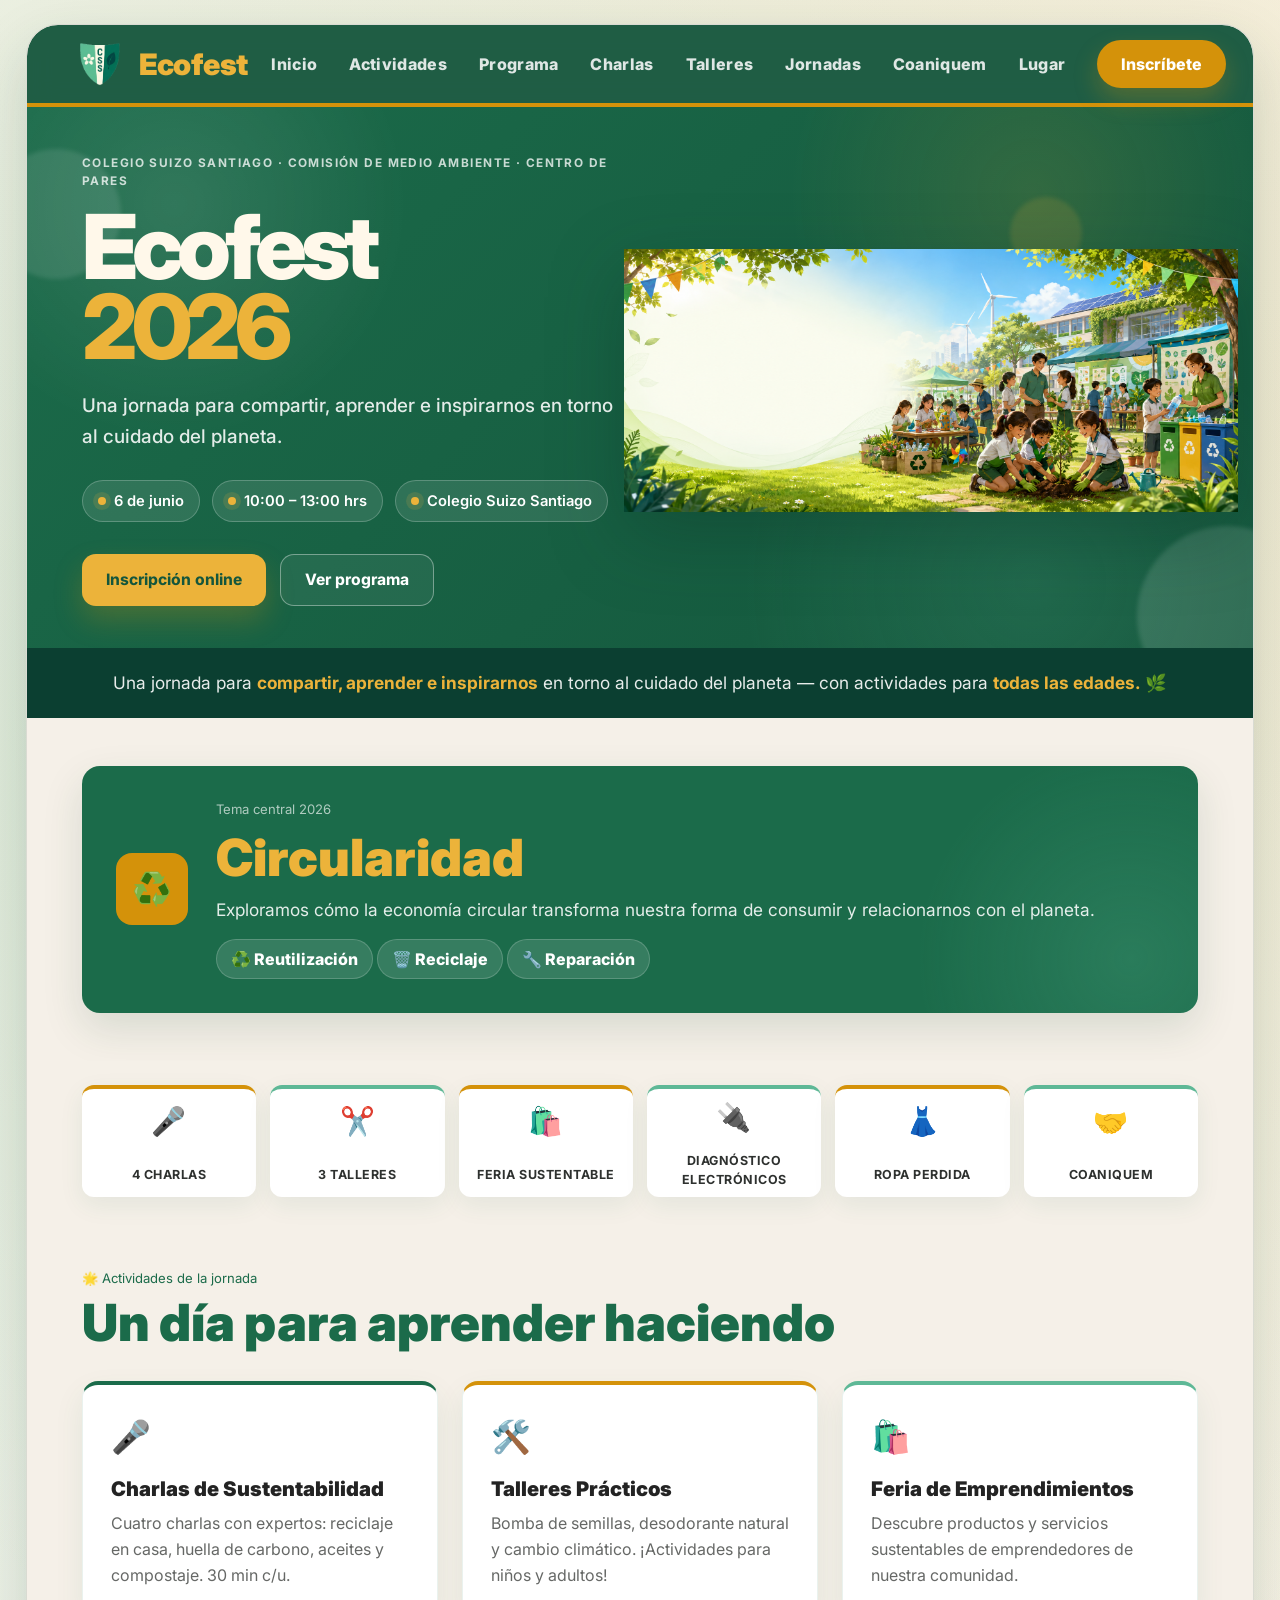
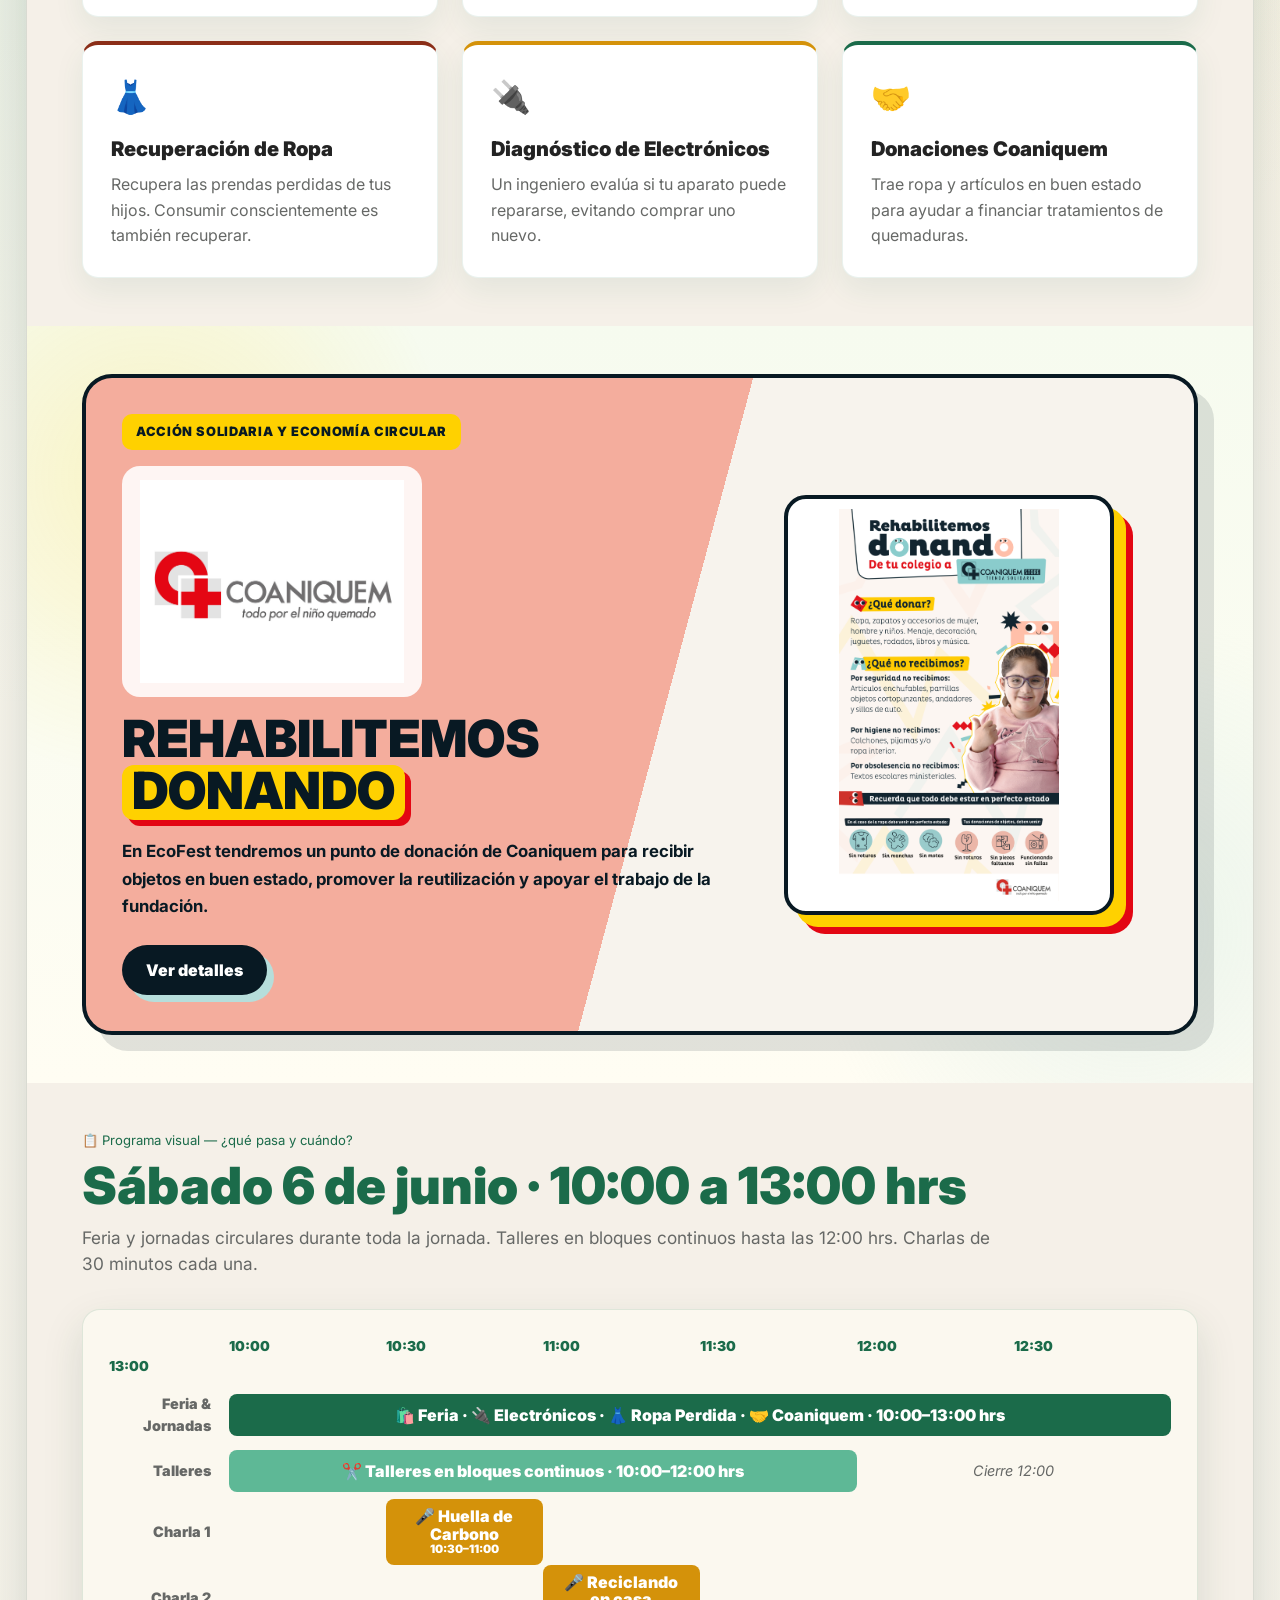
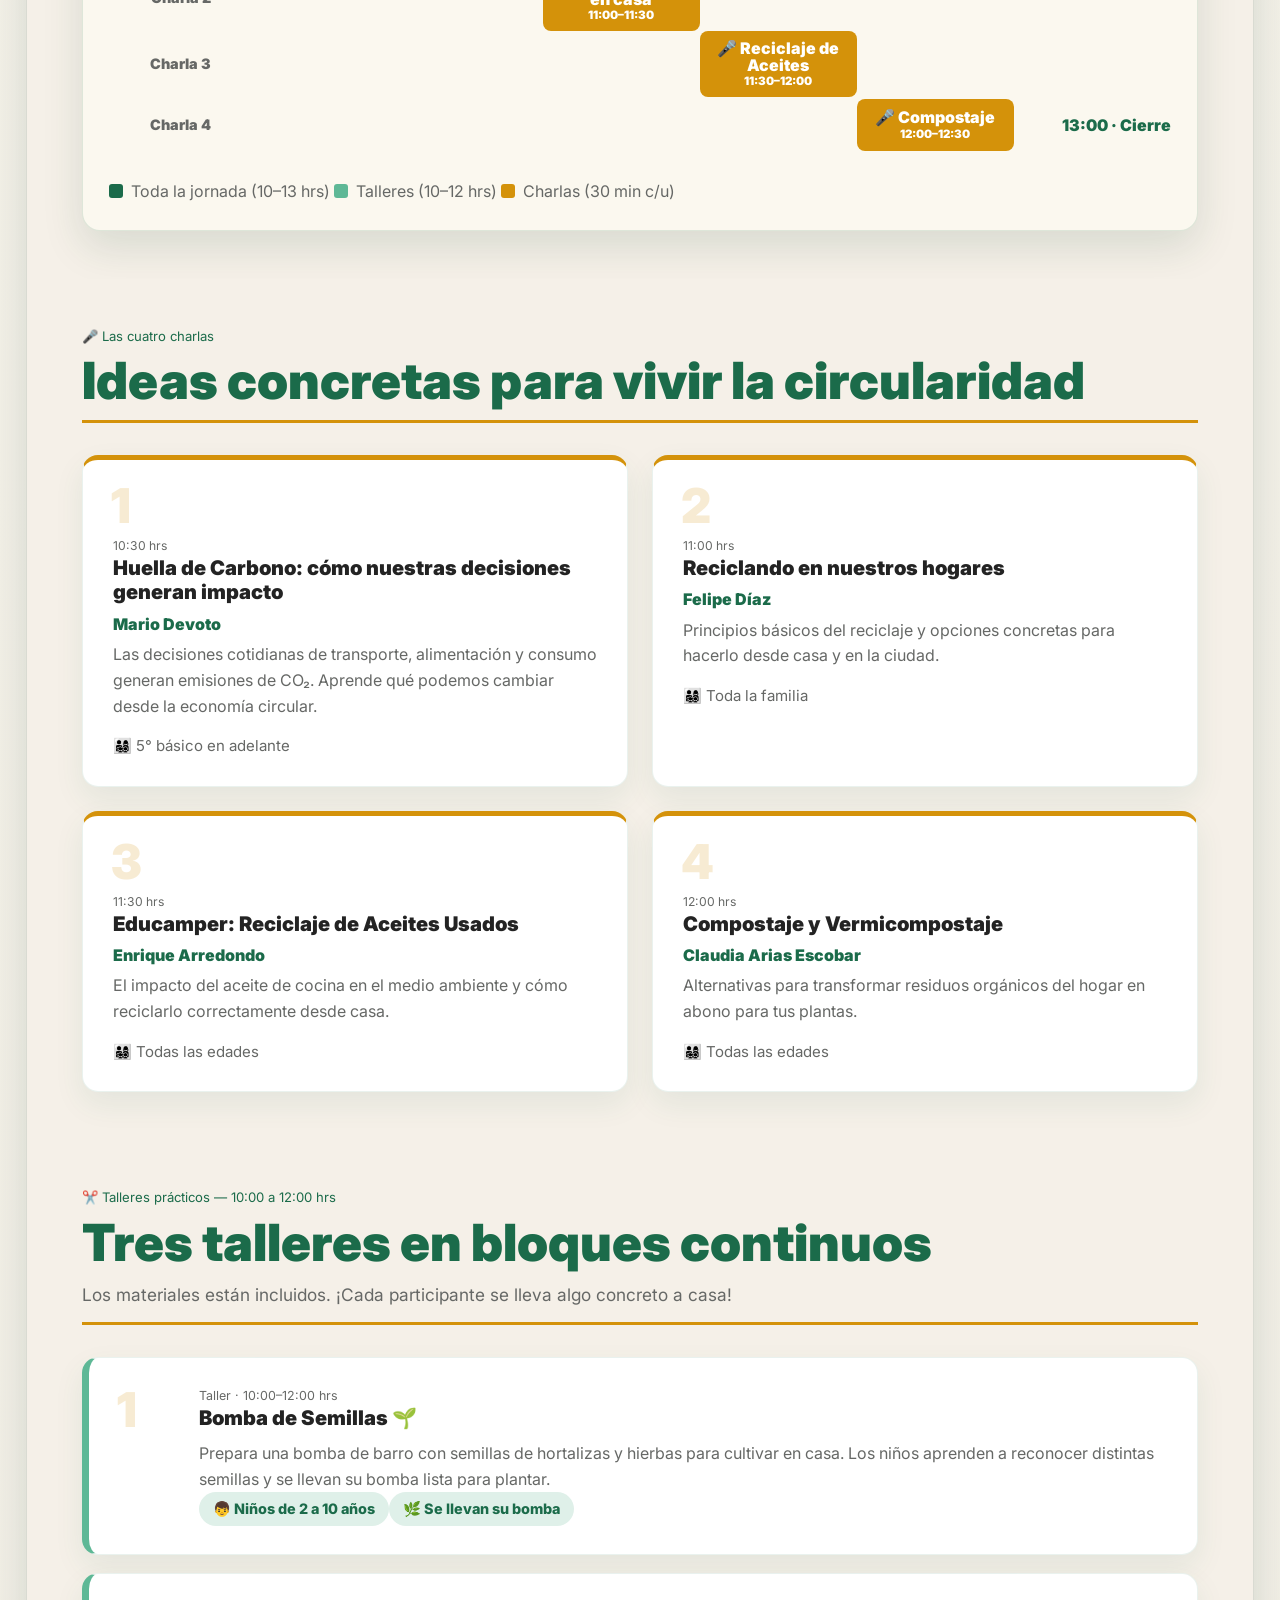
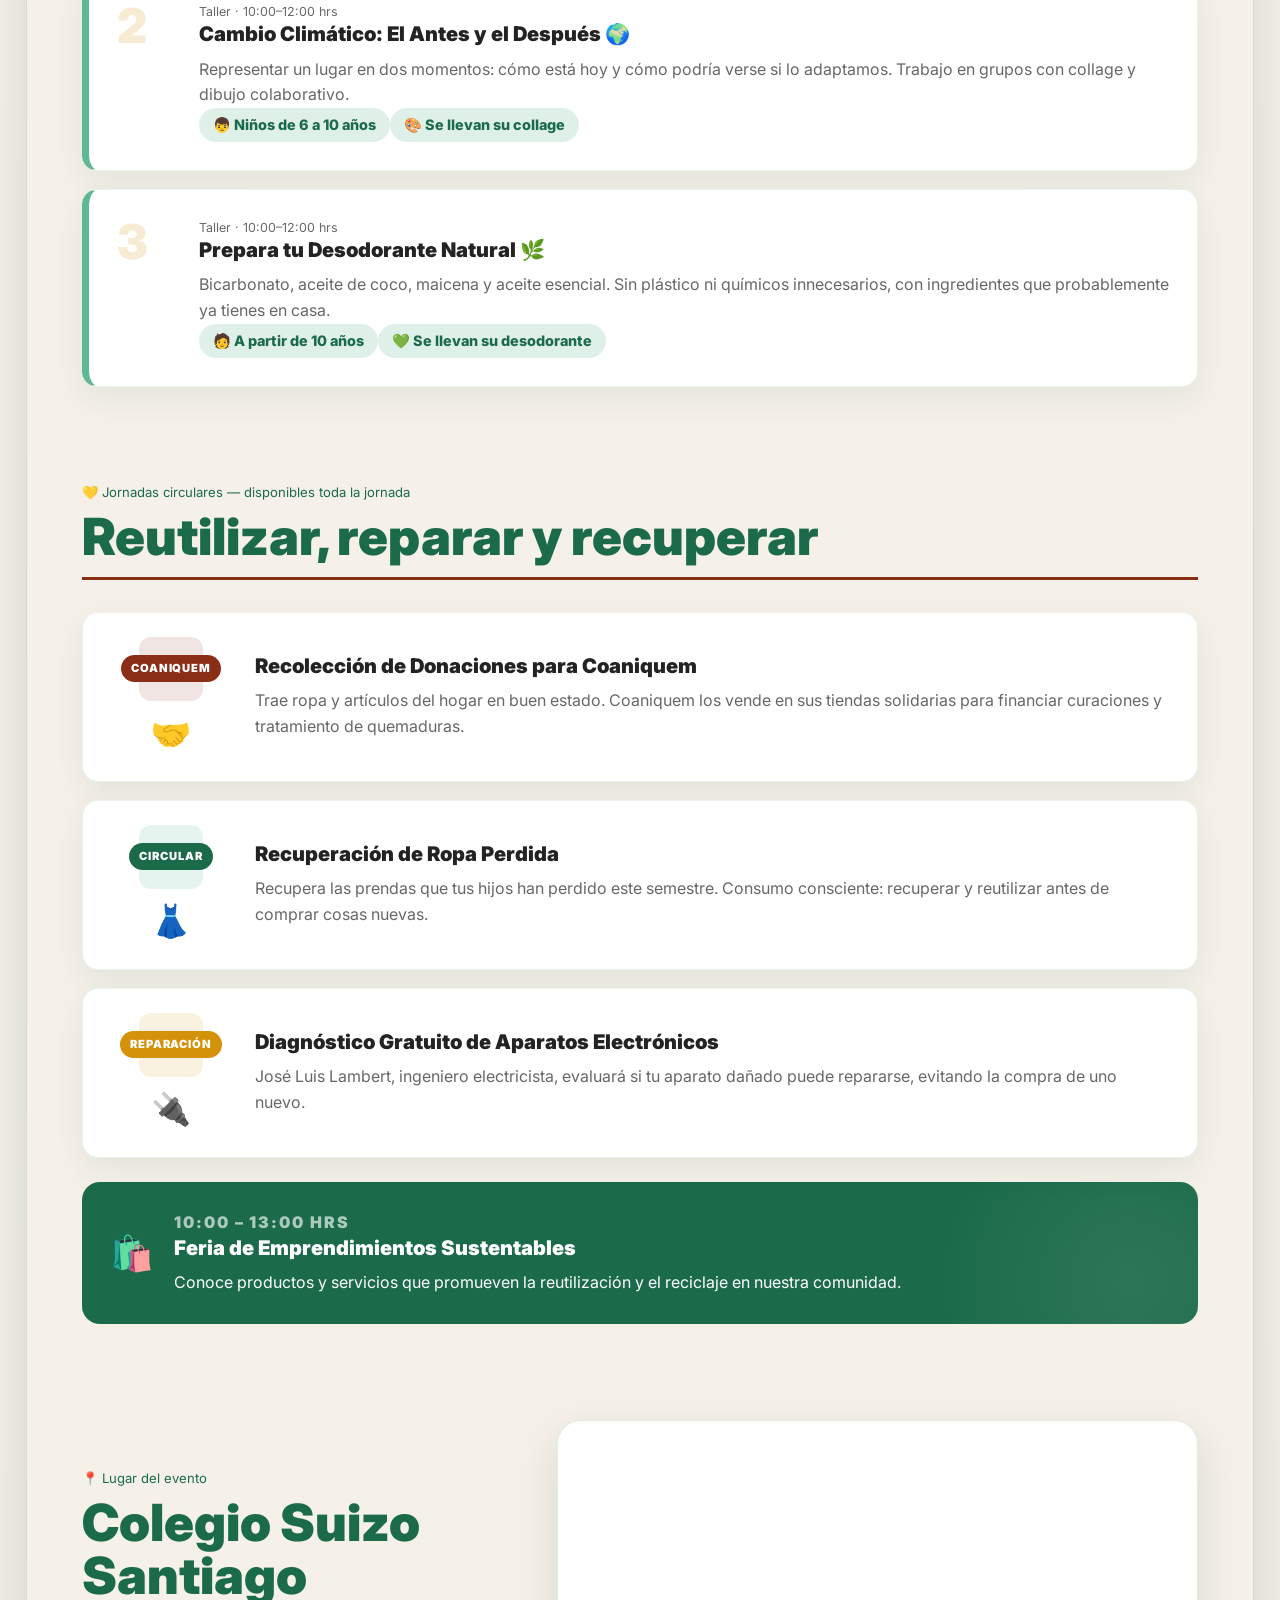
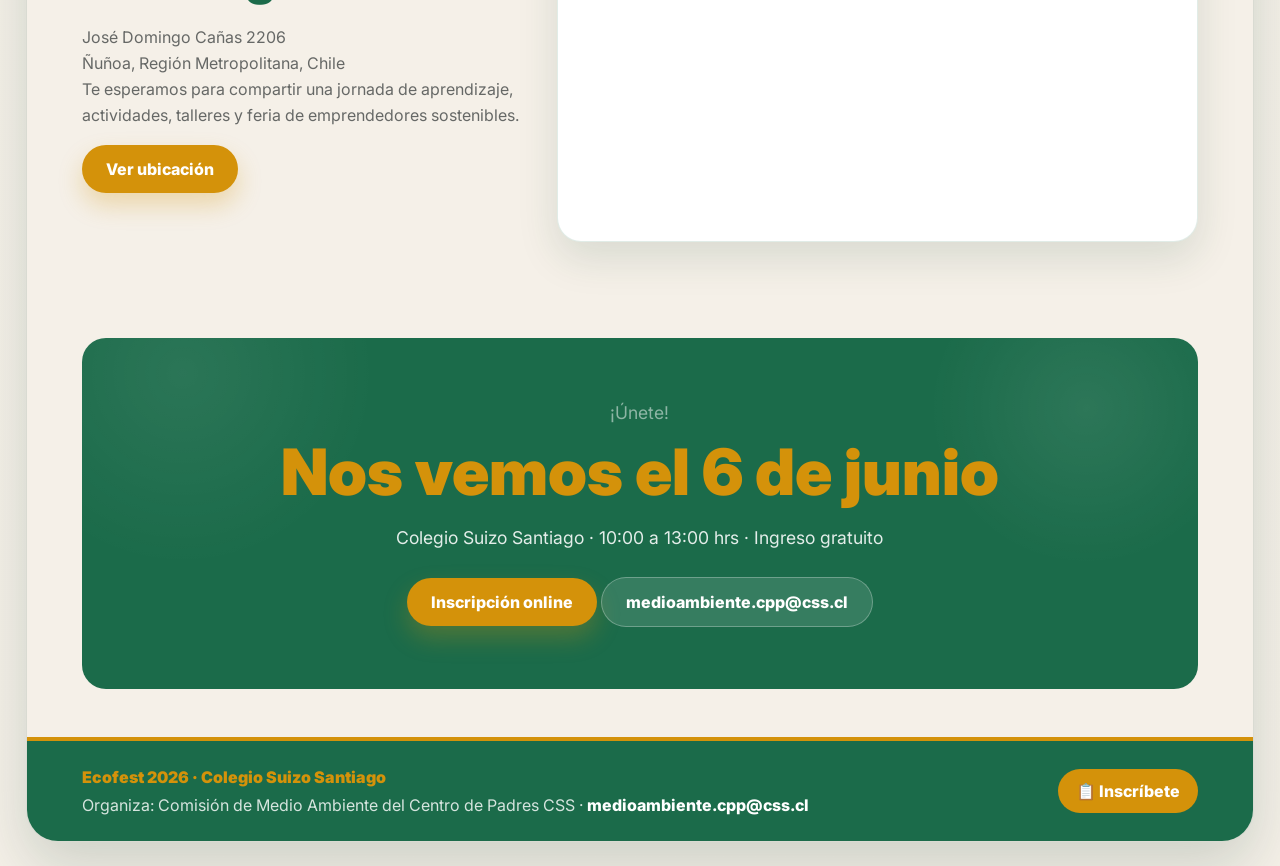
==== commit 64c5a34e: "Corrige hero y tipografia de Ecofest" ====
--- a/index.html
+++ b/index.html
@@ -3,25 +3,25 @@
 <head>
   <meta charset="UTF-8" />
   <meta name="viewport" content="width=device-width, initial-scale=1.0" />
-  <title>EcoFest 2026 | Colegio Suizo Santiago</title>
-  <meta name="description" content="EcoFest 2026 del Colegio Suizo Santiago. Feria ecológica escolar con actividades, emprendimientos sustentables, expositores y educación ambiental.">
+  <title>Ecofest 2026 | Colegio Suizo Santiago</title>
+  <meta name="description" content="Ecofest 2026 del Colegio Suizo Santiago. Jornada de sustentabilidad escolar con circularidad, charlas, talleres, jornadas circulares, feria sustentable y Coaniquem.">
   <meta name="robots" content="index, follow">
 
-  <!-- Tipografías -->
+  <!-- Tipografía -->
   <link rel="preconnect" href="https://fonts.googleapis.com">
   <link rel="preconnect" href="https://fonts.gstatic.com" crossorigin>
-  <link 
-    href="https://fonts.googleapis.com/css2?family=Nunito+Sans:wght@400;600;700&family=Poppins:wght@500;600;700;800&display=swap" 
+  <link
+    href="https://fonts.googleapis.com/css2?family=Inter:wght@400;500;600;700;800;900&display=swap"
     rel="stylesheet"
   >
 
   <!-- Bootstrap 5.3.8 -->
-  <link 
-    href="https://cdn.jsdelivr.net/npm/bootstrap@5.3.8/dist/css/bootstrap.min.css" 
+  <link
+    href="https://cdn.jsdelivr.net/npm/bootstrap@5.3.8/dist/css/bootstrap.min.css"
     rel="stylesheet"
   >
 
-  <!-- Estilos propios EcoFest -->
+  <!-- Estilos propios Ecofest -->
   <link rel="stylesheet" href="styles.css">
 </head>
 
@@ -30,116 +30,196 @@
 
     <!-- HEADER / NAVBAR BOOTSTRAP -->
     <nav class="navbar navbar-expand-lg eco-navbar sticky-top">
-    <div class="container-fluid px-4 px-lg-5">
-
-        <a class="navbar-brand eco-brand" href="#inicio">
-          <img class="logo-navbar" src="assets/Logo-CMA_sf.png" alt="Logo EcoFest">
-          <span>EcoFest</span>
+      <div class="container-fluid px-4 px-lg-5">
+
+        <a class="navbar-brand eco-brand" href="#inicio" aria-label="Ir al inicio de Ecofest 2026">
+          <img class="logo-navbar" src="assets/Logo-CMA_sf.png" alt="Logo Ecofest">
+          <span>Ecofest</span>
         </a>
 
-        <button 
-        class="navbar-toggler eco-toggler" 
-        type="button" 
-        data-bs-toggle="collapse" 
-        data-bs-target="#navbarEcofest" 
-        aria-controls="navbarEcofest" 
-        aria-expanded="false" 
-        aria-label="Abrir menú"
+        <button
+          class="navbar-toggler eco-toggler"
+          type="button"
+          data-bs-toggle="collapse"
+          data-bs-target="#navbarEcofest"
+          aria-controls="navbarEcofest"
+          aria-expanded="false"
+          aria-label="Abrir menú"
         >
-        <span class="navbar-toggler-icon"></span>
+          <span class="navbar-toggler-icon"></span>
         </button>
 
         <div class="collapse navbar-collapse" id="navbarEcofest">
-        <ul class="navbar-nav ms-auto align-items-lg-center gap-lg-3 pt-3 pt-lg-0">
-
-            <li class="nav-item">
-            <a class="nav-link eco-nav-link" href="#inicio">Inicio</a>
+          <ul class="navbar-nav ms-auto align-items-lg-center gap-lg-3 pt-3 pt-lg-0">
+            <li class="nav-item"><a class="nav-link eco-nav-link" href="#inicio">Inicio</a></li>
+            <li class="nav-item"><a class="nav-link eco-nav-link" href="#actividades">Actividades</a></li>
+            <li class="nav-item"><a class="nav-link eco-nav-link" href="#programa">Programa</a></li>
+            <li class="nav-item"><a class="nav-link eco-nav-link" href="#charlas">Charlas</a></li>
+            <li class="nav-item"><a class="nav-link eco-nav-link" href="#talleres">Talleres</a></li>
+            <li class="nav-item"><a class="nav-link eco-nav-link" href="#jornadas">Jornadas</a></li>
+            <li class="nav-item"><a class="nav-link eco-nav-link" href="#coaniquem">Coaniquem</a></li>
+            <li class="nav-item"><a class="nav-link eco-nav-link" href="#lugar">Lugar</a></li>
+            <li class="nav-item ms-lg-2">
+              <a class="btn eco-btn-small" href="https://forms.gle/5asxhN7AXFr4Eody7" target="_blank" rel="noopener noreferrer">Inscríbete</a>
             </li>
-
-          <!-- 
-              ==================================================
-              POSTULACIÓN / CONVOCATORIA - OCULTA TEMPORALMENTE
-              Para reactivar: quitar estos comentarios.
-              ==================================================
-            <li class="nav-item">
-            <a class="nav-link eco-nav-link" href="#convocatoria">Postulación</a>
-            </li>
-
-
-            -->
-
-            <li class="nav-item">
-            <a class="nav-link eco-nav-link" href="#proposito">Propósito</a>
-            </li>
-
-            <li class="nav-item">
-            <a class="nav-link eco-nav-link" href="#coaniquem">Coaniquem</a>
-            </li>
-
-            <li class="nav-item">
-            <a class="nav-link eco-nav-link" href="#actividades">Actividades</a>
-            </li>
-
-            <li class="nav-item">
-            <a class="nav-link eco-nav-link" href="#charlas">Charlas</a>
-            </li>
-
-            <li class="nav-item">
-            <a class="nav-link eco-nav-link" href="#talleres">Talleres</a>
-            </li>
-
-            <li class="nav-item">
-            <a class="nav-link eco-nav-link" href="#lugar">Lugar</a>
-            </li>
-
-            <li class="nav-item ms-lg-2">
-            <a class="btn eco-btn-small" href="#contacto">Contacto 🍃</a>
-            </li>
-
-        </ul>
-        </div>
-
+          </ul>
+        </div>
+
+      </div>
+    </nav>
+
+    <!-- HERO -->
+<!-- HERO -->
+<section class="home-hero" id="inicio">
+  <span class="hero-soft-bubble bubble-1" aria-hidden="true"></span>
+  <span class="hero-soft-bubble bubble-2" aria-hidden="true"></span>
+  <span class="hero-soft-bubble bubble-3" aria-hidden="true"></span>
+
+  <div class="container home-hero__container">
+    <div class="row align-items-center g-4 g-lg-5 flex-column-reverse flex-lg-row home-hero__row">
+
+      <div class="col-lg-6 home-hero__content">
+        <p class="home-hero__eyebrow">
+          COLEGIO SUIZO SANTIAGO · COMISIÓN DE MEDIO AMBIENTE · CENTRO DE PARES
+        </p>
+
+        <h1 class="home-hero__title">
+          Ecofest <span>2026</span>
+        </h1>
+
+        <p class="home-hero__lead">
+          Una jornada para compartir, aprender e inspirarnos en torno al cuidado del planeta.
+        </p>
+
+        <div class="home-hero__pills">
+          <span class="eco-pill">6 de junio</span>
+          <span class="eco-pill">10:00 – 13:00 hrs</span>
+          <span class="eco-pill">Colegio Suizo Santiago</span>
+        </div>
+
+        <div class="home-hero__actions">
+          <a href="https://forms.gle/5asxhN7AXFr4Eody7" target="_blank" rel="noopener noreferrer" class="btn-eco-primary">
+            Inscripción online
+          </a>
+
+          <a href="#programa" class="btn-eco-outline">
+            Ver programa
+          </a>
+        </div>
+      </div>
+
+      <div class="col-lg-6 home-hero__media">
+  <img
+    src="assets/hero-banner.png"
+    alt="Ilustración Ecofest de una persona cuidando el planeta"
+    class="home-hero__image img-fluid"
+  >
+</div>
     </div>
-    </nav>
-
-    <!-- HERO -->
-    <section class="hero position-relative overflow-hidden" id="inicio">
-      <div class="hero-image" aria-hidden="true"></div>
-
-      <div class="container-fluid position-relative hero-layer">
-        <div class="row min-vh-hero align-items-center">
-          <div class="col-12 col-lg-6 col-xl-5 offset-xl-1">
-
-            <div class="hero-content">
-              <div class="date-pill">📅 06 junio 2026</div>
-
-              <h1 class="display-1 eco-title">Eco<span>Fest</span></h1>
-
-              <div class="divider">🍃</div>
-
-              <h2 class="eco-subtitle">Colegio Suizo de Santiago</h2>
-
-              <p class="lead eco-lead">
-                Un día para aprender, inspirarnos y actuar por un futuro sostenible.
-                Charlas, talleres, actividades y feria de emprendedores.
-              </p>
-
-              <p class="organizer-text mb-1">
-                Organiza: Comisión de Medio Ambiente del Centro de Padres
-              </p>
-
-              <div class="divider">🍃</div>
-
-              <a href="#actividades" class="btn btn-lg eco-btn-primary">
-                Ver actividades
-              </a>
-            </div>
-
-          </div>
-        </div>
-      </div>
-
-      <div class="wave" aria-hidden="true"></div>
+  </div>
+</section>
+
+    <section class="intro-strip">
+      <div class="container">
+        <p class="mb-0">
+          Una jornada para <strong>compartir, aprender e inspirarnos</strong> en torno al cuidado del planeta — con actividades para <strong>todas las edades.</strong> 🌿
+        </p>
+      </div>
+    </section>
+
+    <!-- TEMA CENTRAL -->
+    <section class="theme-section py-5" id="proposito">
+      <div class="container">
+        <div class="theme-card">
+          <div class="theme-icon">♻️</div>
+          <div>
+            <p class="section-kicker mb-2">Tema central 2026</p>
+            <h2 class="theme-title">Circularidad</h2>
+            <p class="theme-text">
+              Exploramos cómo la economía circular transforma nuestra forma de consumir y relacionarnos con el planeta.
+            </p>
+            <div class="theme-tags">
+              <span>♻️ Reutilización</span>
+              <span>🗑️ Reciclaje</span>
+              <span>🔧 Reparación</span>
+            </div>
+          </div>
+        </div>
+      </div>
+    </section>
+
+    <!-- RESUMEN DE ACTIVIDADES -->
+    <section class="summary-section py-4" aria-label="Resumen de actividades">
+      <div class="container">
+        <div class="summary-grid">
+          <a href="#charlas" class="summary-tile"><span>🎤</span><strong>4 charlas</strong></a>
+          <a href="#talleres" class="summary-tile"><span>✂️</span><strong>3 talleres</strong></a>
+          <a href="#jornadas" class="summary-tile"><span>🛍️</span><strong>Feria sustentable</strong></a>
+          <a href="#jornadas" class="summary-tile"><span>🔌</span><strong>Diagnóstico electrónicos</strong></a>
+          <a href="#jornadas" class="summary-tile"><span>👗</span><strong>Ropa perdida</strong></a>
+          <a href="#coaniquem" class="summary-tile"><span>🤝</span><strong>Coaniquem</strong></a>
+        </div>
+      </div>
+    </section>
+
+    <!-- ACTIVIDADES DE LA JORNADA -->
+    <section class="activities-section py-5" id="actividades">
+      <div class="container">
+        <div class="section-header">
+          <p class="section-kicker">🌟 Actividades de la jornada</p>
+          <h2 class="section-title">Un día para aprender haciendo</h2>
+        </div>
+
+        <div class="row row-cols-1 row-cols-md-2 row-cols-xl-3 g-4">
+          <div class="col">
+            <article class="activity-card top-green h-100">
+              <div class="activity-icon">🎤</div>
+              <h3>Charlas de Sustentabilidad</h3>
+              <p>Cuatro charlas con expertos: reciclaje en casa, huella de carbono, aceites y compostaje. 30 min c/u.</p>
+            </article>
+          </div>
+
+          <div class="col">
+            <article class="activity-card top-amber h-100">
+              <div class="activity-icon">🛠️</div>
+              <h3>Talleres Prácticos</h3>
+              <p>Bomba de semillas, desodorante natural y cambio climático. ¡Actividades para niños y adultos!</p>
+            </article>
+          </div>
+
+          <div class="col">
+            <article class="activity-card top-mint h-100">
+              <div class="activity-icon">🛍️</div>
+              <h3>Feria de Emprendimientos</h3>
+              <p>Descubre productos y servicios sustentables de emprendedores de nuestra comunidad.</p>
+            </article>
+          </div>
+
+          <div class="col">
+            <article class="activity-card top-red h-100">
+              <div class="activity-icon">👗</div>
+              <h3>Recuperación de Ropa</h3>
+              <p>Recupera las prendas perdidas de tus hijos. Consumir conscientemente es también recuperar.</p>
+            </article>
+          </div>
+
+          <div class="col">
+            <article class="activity-card top-amber h-100">
+              <div class="activity-icon">🔌</div>
+              <h3>Diagnóstico de Electrónicos</h3>
+              <p>Un ingeniero evalúa si tu aparato puede repararse, evitando comprar uno nuevo.</p>
+            </article>
+          </div>
+
+          <div class="col">
+            <article class="activity-card top-green h-100">
+              <div class="activity-icon">🤝</div>
+              <h3>Donaciones Coaniquem</h3>
+              <p>Trae ropa y artículos en buen estado para ayudar a financiar tratamientos de quemaduras.</p>
+            </article>
+          </div>
+        </div>
+      </div>
     </section>
 
 <!-- COANIQUEM DESTACADO -->
@@ -187,200 +267,209 @@
   </div>
 </section>
 
-
-
-
-
-    
-
-    <!-- 
-    CONVOCATORIA EMPRENDEDORES - OCULTA TEMPORALMENTE
-    Para reactivar:
-    1. Quitar el atributo hidden del section.
-    2. Volver a mostrar el link "Postulación" en el menú.
-    -->
-
-
-    <!-- CONVOCATORIA EMPRENDEDORES -->
-    <section class="convocatoria-section py-5" id="convocatoria" hidden>
-      <div class="container">
-        <div class="convocatoria-card">
-          <div class="row align-items-center g-4">
-
-            <div class="col-lg-7">
-              <p class="section-kicker mb-2">Feria de emprendimientos sustentables</p>
-              <h2 class="convocatoria-title">🌱 ¡Convocatoria abierta! 🌱</h2>
-
-              <p class="convocatoria-text">
-                Si tienes un emprendimiento sustentable y te gustaría participar en la Feria de
-                Emprendimientos de EcoFest 2026, te invitamos a postular completando el formulario.
-              </p>
-
-              <p class="convocatoria-text">
-                Buscamos iniciativas que promuevan la economía circular y el cuidado del medio ambiente 💚
-              </p>
-
-              <div class="convocatoria-deadline">
-                Postula hasta el <strong>24 de mayo</strong>
-              </div>
-
-              <a
-                href="https://forms.gle/XXJrroU3zbbmYuio7"
-                target="_blank"
-                rel="noopener noreferrer"
-                class="btn btn-lg eco-btn-primary mt-3"
-              >
-                Postular al formulario
-              </a>
-            </div>
-
-            <div class="col-lg-5 text-center">
-              <img
-                src="assets/convocatoria-ecofest.jpeg"
-                class="convocatoria-img"
-                alt="Convocatoria EcoFest 2026 para feria de emprendimientos sustentables"
-              >
-            </div>
-
-          </div>
-        </div>
-      </div>
-    </section>
-
-    <!-- ACTIVIDADES / TARJETAS -->
-    <section class="features py-5" id="actividades">
-      <div class="container">
-
-        <h2 class="section-title text-center mb-5">
-          <span>🍃</span> Un evento para transformar juntos <span>🍃</span>
-        </h2>
-
-        <div class="row row-cols-1 row-cols-md-2 row-cols-xl-4 g-4">
-
-          <div class="col">
-            <article class="card eco-card h-100">
-              <div class="card-body">
-                <div class="icon-circle icon-green">🎙️</div>
-                <h3 class="card-title">Charlas</h3>
-                <p class="card-text">
-                  Expertos y referentes que inspiran con ideas para un futuro sostenible.
-                </p>
-                <div class="mini-line"></div>
-              </div>
-            </article>
-          </div>
-
-          <div class="col">
-            <article class="card eco-card h-100">
-              <div class="card-body">
-                <div class="icon-circle icon-green">🌱</div>
-                <h3 class="card-title">Talleres</h3>
-                <p class="card-text">
-                  Aprende haciendo en talleres prácticos sobre medio ambiente y sostenibilidad.
-                </p>
-                <div class="mini-line"></div>
-              </div>
-            </article>
-          </div>
-
-          <div class="col">
-            <article class="card eco-card h-100">
-              <div class="card-body">
-                <div class="icon-circle icon-blue">👥</div>
-                <h3 class="card-title">Actividades</h3>
-                <p class="card-text">
-                  Juegos, desafíos y experiencias para todas las edades en contacto con la naturaleza.
-                </p>
-                <div class="mini-line"></div>
-              </div>
-            </article>
-          </div>
-
-          <div class="col">
-            <article class="card eco-card h-100">
-              <div class="card-body">
-                <div class="icon-circle icon-yellow">🏪</div>
-                <h3 class="card-title">Feria de<br>Emprendedores</h3>
-                <p class="card-text">
-                  Conoce proyectos innovadores que construyen un mundo mejor.
-                </p>
-                <div class="mini-line yellow"></div>
-              </div>
-            </article>
-          </div>
-
-        </div>
-      </div>
-    </section>
-
-    <!-- PROPÓSITO -->
-    <section class="about-event py-5" id="proposito">
-      <div class="container">
-        <div class="row justify-content-center">
-          <div class="col-lg-9 text-center">
-
-            <h2 class="section-title mb-4">
-              <span>🌎</span> Propósito del evento <span>🌱</span>
-            </h2>
-
-            <p class="lead event-purpose">
-              EcoFest nace como una instancia para reunir a la comunidad escolar en torno al cuidado del medio ambiente,
-              promoviendo pequeñas acciones cotidianas que pueden generar grandes cambios.
-            </p>
-
-            <p class="event-purpose">
-              El evento se relaciona con el Día Mundial del Medio Ambiente, celebrado cada 5 de junio,
-              como una oportunidad para reflexionar, aprender y actuar frente a los desafíos ambientales actuales.
-            </p>
-
-            <p class="event-purpose mb-0">
-              A través de charlas, talleres, actividades y una feria de emprendedores sostenibles,
-              buscamos inspirar a estudiantes, familias y comunidad educativa a construir juntos un futuro más consciente,
-              colaborativo y sustentable.
-            </p>
-
+    <!-- PROGRAMA VISUAL -->
+    <section class="program-section py-5" id="programa">
+      <div class="container">
+        <div class="section-header">
+          <p class="section-kicker">📋 Programa visual — ¿qué pasa y cuándo?</p>
+          <h2 class="section-title">Sábado 6 de junio · 10:00 a 13:00 hrs</h2>
+          <p class="section-lead">
+            Feria y jornadas circulares durante toda la jornada. Talleres en bloques continuos hasta las 12:00 hrs. Charlas de 30 minutos cada una.
+          </p>
+        </div>
+
+        <div class="schedule-card" aria-label="Programa visual Ecofest 2026">
+          <div class="schedule-times">
+            <span>10:00</span>
+            <span>10:30</span>
+            <span>11:00</span>
+            <span>11:30</span>
+            <span>12:00</span>
+            <span>12:30</span>
+            <span>13:00</span>
+          </div>
+
+          <div class="schedule-row">
+            <div class="schedule-label">Feria & Jornadas</div>
+            <div class="bar bar-full">🛍️ Feria · 🔌 Electrónicos · 👗 Ropa Perdida · 🤝 Coaniquem · 10:00–13:00 hrs</div>
+          </div>
+
+          <div class="schedule-row">
+            <div class="schedule-label">Talleres</div>
+            <div class="bar bar-workshops">✂️ Talleres en bloques continuos · 10:00–12:00 hrs</div>
+            <div class="bar-note">Cierre 12:00</div>
+          </div>
+
+          <div class="schedule-row talk-row">
+            <div class="schedule-label">Charla 1</div>
+            <div class="talk talk-1">🎤 Huella de Carbono<br><small>10:30–11:00</small></div>
+          </div>
+
+          <div class="schedule-row talk-row">
+            <div class="schedule-label">Charla 2</div>
+            <div class="talk talk-2">🎤 Reciclando en casa<br><small>11:00–11:30</small></div>
+          </div>
+
+          <div class="schedule-row talk-row">
+            <div class="schedule-label">Charla 3</div>
+            <div class="talk talk-3">🎤 Reciclaje de Aceites<br><small>11:30–12:00</small></div>
+          </div>
+
+          <div class="schedule-row talk-row">
+            <div class="schedule-label">Charla 4</div>
+            <div class="talk talk-4">🎤 Compostaje<br><small>12:00–12:30</small></div>
+            <div class="closing-note">13:00 · Cierre</div>
+          </div>
+
+          <div class="legend">
+            <span><i class="legend-full"></i> Toda la jornada (10–13 hrs)</span>
+            <span><i class="legend-workshops"></i> Talleres (10–12 hrs)</span>
+            <span><i class="legend-talks"></i> Charlas (30 min c/u)</span>
           </div>
         </div>
       </div>
     </section>
 
     <!-- CHARLAS -->
-    <section class="info-section py-5" id="charlas">
-      <div class="container">
-        <div class="row align-items-center g-4">
-
-          <div class="col-lg-5">
-            <p class="section-kicker mb-2">Ponentes</p>
-            <h2 class="section-heading">Charlas para inspirar acciones concretas</h2>
-          </div>
-
-          <div class="col-lg-7">
-            <p class="mb-0">
-              Espacio reservado para publicar los expositores, horarios y temas de cada charla.
-            </p>
-          </div>
-
+    <section class="talks-section py-5" id="charlas">
+      <div class="container">
+        <div class="section-header section-header-line">
+          <p class="section-kicker">🎤 Las cuatro charlas</p>
+          <h2 class="section-title">Ideas concretas para vivir la circularidad</h2>
+        </div>
+
+        <div class="row row-cols-1 row-cols-lg-2 g-4">
+          <div class="col">
+            <article class="talk-card h-100">
+              <span class="talk-number">1</span>
+              <p class="talk-time">10:30 hrs</p>
+              <h3>Huella de Carbono: cómo nuestras decisiones generan impacto</h3>
+              <h4>Mario Devoto</h4>
+              <p>Las decisiones cotidianas de transporte, alimentación y consumo generan emisiones de CO₂. Aprende qué podemos cambiar desde la economía circular.</p>
+              <span class="audience">👨‍👩‍👧‍👦 5° básico en adelante</span>
+            </article>
+          </div>
+
+          <div class="col">
+            <article class="talk-card h-100">
+              <span class="talk-number">2</span>
+              <p class="talk-time">11:00 hrs</p>
+              <h3>Reciclando en nuestros hogares</h3>
+              <h4>Felipe Díaz</h4>
+              <p>Principios básicos del reciclaje y opciones concretas para hacerlo desde casa y en la ciudad.</p>
+              <span class="audience">👨‍👩‍👧‍👦 Toda la familia</span>
+            </article>
+          </div>
+
+          <div class="col">
+            <article class="talk-card h-100">
+              <span class="talk-number">3</span>
+              <p class="talk-time">11:30 hrs</p>
+              <h3>Educamper: Reciclaje de Aceites Usados</h3>
+              <h4>Enrique Arredondo</h4>
+              <p>El impacto del aceite de cocina en el medio ambiente y cómo reciclarlo correctamente desde casa.</p>
+              <span class="audience">👨‍👩‍👧‍👦 Todas las edades</span>
+            </article>
+          </div>
+
+          <div class="col">
+            <article class="talk-card h-100">
+              <span class="talk-number">4</span>
+              <p class="talk-time">12:00 hrs</p>
+              <h3>Compostaje y Vermicompostaje</h3>
+              <h4>Claudia Arias Escobar</h4>
+              <p>Alternativas para transformar residuos orgánicos del hogar en abono para tus plantas.</p>
+              <span class="audience">👨‍👩‍👧‍👦 Todas las edades</span>
+            </article>
+          </div>
         </div>
       </div>
     </section>
 
     <!-- TALLERES -->
-    <section class="info-section-soft py-5" id="talleres">
-      <div class="container">
-        <div class="row align-items-center g-4">
-
-          <div class="col-lg-5">
-            <p class="section-kicker mb-2">Aprender haciendo</p>
-            <h2 class="section-heading">Talleres prácticos para la comunidad escolar</h2>
-          </div>
-
-          <div class="col-lg-7">
-            <p class="mb-0">
-              Espacio reservado para publicar los talleres disponibles, sus horarios,
-              cupos y materiales necesarios.
-            </p>
-          </div>
-
+    <section class="workshops-section py-5" id="talleres">
+      <div class="container">
+        <div class="section-header section-header-line">
+          <p class="section-kicker">✂️ Talleres prácticos — 10:00 a 12:00 hrs</p>
+          <h2 class="section-title">Tres talleres en bloques continuos</h2>
+          <p class="section-lead">Los materiales están incluidos. ¡Cada participante se lleva algo concreto a casa!</p>
+        </div>
+
+        <div class="workshop-list">
+          <article class="workshop-card">
+            <span class="workshop-number">1</span>
+            <div>
+              <p class="workshop-time">Taller · 10:00–12:00 hrs</p>
+              <h3>Bomba de Semillas 🌱</h3>
+              <p>Prepara una bomba de barro con semillas de hortalizas y hierbas para cultivar en casa. Los niños aprenden a reconocer distintas semillas y se llevan su bomba lista para plantar.</p>
+              <div class="workshop-tags"><span>👦 Niños de 2 a 10 años</span><span>🌿 Se llevan su bomba</span></div>
+            </div>
+          </article>
+
+          <article class="workshop-card">
+            <span class="workshop-number">2</span>
+            <div>
+              <p class="workshop-time">Taller · 10:00–12:00 hrs</p>
+              <h3>Cambio Climático: El Antes y el Después 🌍</h3>
+              <p>Representar un lugar en dos momentos: cómo está hoy y cómo podría verse si lo adaptamos. Trabajo en grupos con collage y dibujo colaborativo.</p>
+              <div class="workshop-tags"><span>👦 Niños de 6 a 10 años</span><span>🎨 Se llevan su collage</span></div>
+            </div>
+          </article>
+
+          <article class="workshop-card">
+            <span class="workshop-number">3</span>
+            <div>
+              <p class="workshop-time">Taller · 10:00–12:00 hrs</p>
+              <h3>Prepara tu Desodorante Natural 🌿</h3>
+              <p>Bicarbonato, aceite de coco, maicena y aceite esencial. Sin plástico ni químicos innecesarios, con ingredientes que probablemente ya tienes en casa.</p>
+              <div class="workshop-tags"><span>🧑 A partir de 10 años</span><span>💚 Se llevan su desodorante</span></div>
+            </div>
+          </article>
+        </div>
+      </div>
+    </section>
+
+    <!-- JORNADAS CIRCULARES -->
+    <section class="circular-section py-5" id="jornadas">
+      <div class="container">
+        <div class="section-header section-header-line section-header-red">
+          <p class="section-kicker">💛 Jornadas circulares — disponibles toda la jornada</p>
+          <h2 class="section-title">Reutilizar, reparar y recuperar</h2>
+        </div>
+
+        <div class="circular-list">
+          <article class="circular-card">
+            <div class="circular-icon">🤝<span>Coaniquem</span></div>
+            <div>
+              <h3>Recolección de Donaciones para Coaniquem</h3>
+              <p>Trae ropa y artículos del hogar en buen estado. Coaniquem los vende en sus tiendas solidarias para financiar curaciones y tratamiento de quemaduras.</p>
+            </div>
+          </article>
+
+          <article class="circular-card">
+            <div class="circular-icon mint">👗<span>Circular</span></div>
+            <div>
+              <h3>Recuperación de Ropa Perdida</h3>
+              <p>Recupera las prendas que tus hijos han perdido este semestre. Consumo consciente: recuperar y reutilizar antes de comprar cosas nuevas.</p>
+            </div>
+          </article>
+
+          <article class="circular-card">
+            <div class="circular-icon amber">🔌<span>Reparación</span></div>
+            <div>
+              <h3>Diagnóstico Gratuito de Aparatos Electrónicos</h3>
+              <p>José Luis Lambert, ingeniero electricista, evaluará si tu aparato dañado puede repararse, evitando la compra de uno nuevo.</p>
+            </div>
+          </article>
+        </div>
+
+        <div class="fair-band mt-4">
+          <span class="fair-icon">🛍️</span>
+          <div>
+            <p>10:00 – 13:00 hrs</p>
+            <h3>Feria de Emprendimientos Sustentables</h3>
+            <p>Conoce productos y servicios que promueven la reutilización y el reciclaje en nuestra comunidad.</p>
+          </div>
         </div>
       </div>
     </section>
@@ -389,11 +478,9 @@
     <section class="location-section py-5" id="lugar">
       <div class="container">
         <div class="row align-items-center g-4">
-
           <div class="col-lg-5">
-            <h2 class="section-title text-lg-start mb-4">
-              <span>📍</span> Lugar del evento
-            </h2>
+            <p class="section-kicker">📍 Lugar del evento</p>
+            <h2 class="section-title text-lg-start mb-4">Colegio Suizo Santiago</h2>
 
             <p class="location-text">
               José Domingo Cañas 2206<br>
@@ -401,17 +488,16 @@
             </p>
 
             <p class="location-text">
-              Te esperamos para compartir una jornada de aprendizaje, actividades,
-              talleres y feria de emprendedores sostenibles.
+              Te esperamos para compartir una jornada de aprendizaje, actividades, talleres y feria de emprendedores sostenibles.
             </p>
 
-            <a 
-              href="https://www.google.com/maps/search/?api=1&query=Jos%C3%A9%20Domingo%20Ca%C3%B1as%202206%2C%20%C3%91u%C3%B1oa%2C%20Regi%C3%B3n%20Metropolitana%2C%20Chile" 
-              target="_blank" 
+            <a
+              href="https://www.google.com/maps/search/?api=1&query=Jos%C3%A9%20Domingo%20Ca%C3%B1as%202206%2C%20%C3%91u%C3%B1oa%2C%20Regi%C3%B3n%20Metropolitana%2C%20Chile"
+              target="_blank"
               rel="noopener noreferrer"
-              class="btn btn-lg eco-btn-primary mt-3"
+              class="btn eco-btn-primary mt-3"
             >
-              Ver ubicación en Google Maps
+              Ver ubicación
             </a>
           </div>
 
@@ -426,43 +512,36 @@
               </iframe>
             </div>
           </div>
-
         </div>
       </div>
     </section>
 
     <!-- CONTACTO / INSCRIPCIÓN -->
-    <section class="inscription-section py-5" id="contacto">
-      <div class="container text-center">
-
-        <h2 class="section-heading mb-3">¿Quieres participar?</h2>
-
-        <p class="mx-auto mb-4">
-          Escríbenos al correo de contacto.
-        </p>
-
-        <a href="mailto:medioambiente.cpp@css.cl" target="_blank" rel="noopener noreferrer" class="btn btn-lg eco-btn-primary">
-          Participar 🍃
-        </a>
-
+    <section class="cta-section py-5" id="contacto">
+      <div class="container">
+        <div class="cta-card text-center">
+          <p class="section-kicker">¡Únete!</p>
+          <h2>Nos vemos el 6 de junio</h2>
+          <p>Colegio Suizo Santiago · 10:00 a 13:00 hrs · Ingreso gratuito</p>
+          <div class="cta-actions">
+            <a href="https://forms.gle/5asxhN7AXFr4Eody7" target="_blank" rel="noopener noreferrer" class="btn eco-btn-primary">Inscripción online</a>
+            <a href="mailto:medioambiente.cpp@css.cl" class="btn eco-btn-secondary">medioambiente.cpp@css.cl</a>
+          </div>
+        </div>
       </div>
     </section>
 
     <!-- FOOTER -->
     <footer class="footer-ecofest py-4">
-      <div class="container text-center">
-
-        <p class="mb-2">
-          Organiza la Comisión de Medio Ambiente del Centro de Padres
-        </p>
-
-        <p class="mb-0">
-          Contacto:
-          <a href="mailto:medioambiente.cpp@css.cl">
-            medioambiente.cpp@css.cl
-          </a>
-        </p>
-
+      <div class="container d-flex flex-column flex-lg-row justify-content-between align-items-center gap-3 text-center text-lg-start">
+        <div>
+          <p class="footer-title mb-1">Ecofest 2026 · Colegio Suizo Santiago</p>
+          <p class="mb-0">Organiza: Comisión de Medio Ambiente del Centro de Padres CSS · <a href="mailto:medioambiente.cpp@css.cl">medioambiente.cpp@css.cl</a></p>
+        </div>
+        <div class="footer-actions">
+          <a href="https://forms.gle/5asxhN7AXFr4Eody7" target="_blank" rel="noopener noreferrer">📋 Inscríbete</a>
+     
+        </div>
       </div>
     </footer>
 
--- a/styles.css
+++ b/styles.css
@@ -1,15 +1,22 @@
 :root {
-  --verde-oscuro: #174d24;
-  --verde-principal: #3f8f2f;
-  --verde-claro: #a1cf65;
-  --verde-suave: #eef7e8;
-  --amarillo: #f7b718;
-  --crema: #fffdf3;
-  --texto: #263326;
-  --gris: #5f6b5f;
+  --verde-bosque: #1b6b4a;
+  --verde-profundo: #14563c;
+  --verde-oscuro: #0f4f39;
+  --verde-muy-oscuro: #0b3f31;
+  --verde-menta: #5eb896;
+  --verde-menta-suave: #dff0e9;
+  --ambar: #d4920a;
+  --ambar-claro: #ecb33a;
+  --terracota: #8b2e18;
+  --crema: #f5f0e8;
+  --crema-claro: #fbf8ef;
+  --texto: #2e312f;
+  --gris: #666866;
   --blanco: #ffffff;
-  --sombra: 0 16px 40px rgba(32, 72, 32, 0.14);
-  --borde: rgba(51, 107, 38, 0.13);
+  --sombra: 0 16px 40px rgba(20, 66, 49, 0.13);
+  --sombra-fuerte: 0 24px 58px rgba(20, 66, 49, 0.18);
+  --borde: rgba(27, 107, 74, 0.13);
+  --radio: 24px;
 }
 
 html {
@@ -17,11 +24,12 @@
 }
 
 body {
-  font-family: "Nunito Sans", sans-serif;
+  font-family: "Inter", "Segoe UI", Arial, sans-serif;
   color: var(--texto);
   background:
-    radial-gradient(circle at top left, rgba(140, 198, 63, 0.18), transparent 30%),
-    linear-gradient(180deg, #fffdf3 0%, #f5fbef 100%);
+    radial-gradient(circle at 8% 10%, rgba(94, 184, 150, 0.18), transparent 24%),
+    radial-gradient(circle at 94% 6%, rgba(212, 146, 10, 0.12), transparent 24%),
+    linear-gradient(180deg, var(--crema-claro) 0%, var(--crema) 100%);
   min-height: 100vh;
 }
 
@@ -32,21 +40,15 @@
 .page {
   width: min(96%, 1500px);
   margin: 24px auto;
-  background: rgba(255, 255, 255, 0.88);
+  background: var(--crema);
   border-radius: 32px;
   overflow: hidden;
-  box-shadow: var(--sombra);
-  border: 1px solid var(--borde);
+  box-shadow: var(--sombra-fuerte);
+  border: 1px solid rgba(20, 66, 49, 0.12);
   position: relative;
 }
 
 /* NAVBAR */
-
-.eco-brand {
-  display: flex;
-  align-items: center;
-  gap: 10px;
-}
 
 .logo-navbar {
   width: 48px;
@@ -55,30 +57,28 @@
 }
 
 .eco-navbar {
-  min-height: 86px;
-  background: rgba(255, 255, 255, 0.92);
-  -webkit-backdrop-filter: blur(12px);
-  backdrop-filter: blur(12px);
-  position: sticky;
-  top: 0;
+  min-height: 78px;
+  background: rgba(22, 87, 62, 0.96);
+  -webkit-backdrop-filter: blur(14px);
+  backdrop-filter: blur(14px);
+  border-bottom: 4px solid var(--ambar);
   z-index: 1030;
-  border-bottom: 1px solid rgba(23, 77, 36, 0.08);
 }
 
 .eco-brand {
   display: inline-flex;
   align-items: center;
-  gap: 14px;
-  font-family: "Poppins", sans-serif;
-  font-weight: 600;
-  font-size: 1.8rem;
-  color: var(--verde-oscuro);
-  letter-spacing: 0.5px;
+  gap: 12px;
+  font-family: "Inter", "Segoe UI", Arial, sans-serif;
+  font-weight: 900;
+  font-size: 1.85rem;
+  color: var(--ambar-claro);
+  letter-spacing: -0.02em;
 }
 
 .eco-brand:hover,
 .eco-brand:focus {
-  color: var(--verde-principal);
+  color: var(--blanco);
 }
 
 .eco-brand img {
@@ -88,348 +88,603 @@
 }
 
 .eco-nav-link {
-  font-family: "Poppins", sans-serif;
-  font-weight: 600;
-  color: #182718;
+  font-family: "Inter", "Segoe UI", Arial, sans-serif;
+  font-weight: 800;
+  color: rgba(255, 255, 255, 0.86);
+  letter-spacing: 0.02em;
   transition: color 0.2s ease;
 }
 
 .eco-nav-link:hover,
 .eco-nav-link:focus {
-  color: var(--verde-principal);
-}
-
-.eco-btn-small {
-  background: linear-gradient(135deg, #2d7c24, #4da733);
-  color: var(--blanco);
-  font-family: "Poppins", sans-serif;
-  font-weight: 700;
-  padding: 12px 24px;
-  border-radius: 999px;
-  box-shadow: 0 10px 22px rgba(45, 124, 36, 0.24);
-  border: 0;
-  transition: transform 0.2s ease, box-shadow 0.2s ease;
-}
-
-.eco-btn-small:hover,
-.eco-btn-small:focus {
-  color: var(--blanco);
-  transform: translateY(-2px);
-  box-shadow: 0 12px 26px rgba(45, 124, 36, 0.3);
+  color: var(--ambar-claro);
 }
 
 .eco-toggler {
-  border-color: rgba(23, 77, 36, 0.25);
-}
-
-/* HERO */
-
-.hero {
-  min-height: 600px;
-  background: var(--crema);
-  position: relative;
-  overflow: hidden;
-}
-
-.hero::after {
-  content: "";
-  position: absolute;
-  inset: 0;
-  background:
-    linear-gradient(
-      90deg,
-      rgba(255, 253, 243, 0.96) 0%,
-      rgba(255, 253, 243, 0.82) 32%,
-      rgba(255, 253, 243, 0.08) 58%,
-      transparent 100%
-    );
-  z-index: 1;
-  pointer-events: none;
-}
-
-.hero-image {
-  position: absolute;
-  inset: 0;
-  background-image: url("assets/hero-banner.png");
-  background-size: cover;
-  background-position: center right;
-  z-index: 0;
-}
-
-.hero-layer {
-  position: relative;
-  z-index: 2;
-}
-
-.min-vh-hero {
-  min-height: 600px;
-}
-
-.hero-content {
-  padding: 92px 24px 110px;
-  position: relative;
-  z-index: 2;
-}
-
-.date-pill {
-  width: fit-content;
+  border-color: rgba(255, 255, 255, 0.35);
+  background: rgba(255, 255, 255, 0.92);
+}
+
+.eco-btn-small,
+.eco-btn-primary,
+.eco-btn-secondary {
   display: inline-flex;
   align-items: center;
-  gap: 10px;
-  padding: 10px 18px;
-  border: 1.5px solid rgba(23, 77, 36, 0.45);
+  justify-content: center;
   border-radius: 999px;
-  color: var(--verde-oscuro);
-  font-family: "Poppins", sans-serif;
-  font-weight: 600;
-  background: rgba(255, 255, 255, 0.6);
-  margin-bottom: 22px;
-}
-
-.organizer-text {
-  font-family: "Poppins", sans-serif;
-  font-size: 0.95rem;
-  font-weight: 600;
-  color: var(--verde-oscuro);
-  margin-bottom: 70px;
-}
-
-.eco-title {
-  font-family: "Poppins", sans-serif;
-  font-size: clamp(4.2rem, 7vw, 7.8rem);
-  line-height: 0.95;
-  color: var(--verde-oscuro);
+  font-family: "Inter", "Segoe UI", Arial, sans-serif;
   font-weight: 800;
-  letter-spacing: -4px;
-  margin-bottom: 22px;
-}
-
-.eco-title span {
-  color: var(--verde-claro);
-}
-
-.divider {
-  display: flex;
-  align-items: center;
-  gap: 14px;
-  width: 390px;
-  max-width: 100%;
-  margin-bottom: 24px;
-  color: var(--amarillo);
-}
-
-.divider::before,
-.divider::after {
-  content: "";
-  height: 2px;
-  flex: 1;
-  background: var(--amarillo);
-  opacity: 0.75;
-}
-
-.eco-subtitle {
-  font-family: "Poppins", sans-serif;
-  font-size: clamp(1.35rem, 2vw, 2rem);
-  font-weight: 500;
-  color: var(--verde-oscuro);
-  margin-bottom: 18px;
-}
-
-.eco-lead {
-  max-width: 500px;
-  font-size: 1.14rem;
-  line-height: 1.55;
-  color: var(--gris);
-  margin-bottom: 30px;
-}
-
+  padding: 12px 24px;
+  border: 0;
+  transition: transform 0.18s ease, box-shadow 0.18s ease, background 0.18s ease;
+}
+
+.eco-btn-small,
 .eco-btn-primary {
-  background: linear-gradient(135deg, #68a55c, #7aa164);
+  background: var(--ambar);
   color: var(--blanco);
-  font-family: "Poppins", sans-serif;
-  font-weight: 500;
-  padding: 15px 30px;
-  border-radius: 16px;
-  box-shadow: 0 14px 28px rgba(65, 142, 43, 0.32);
-  border: 0;
-  transition: transform 0.2s ease, box-shadow 0.2s ease;
-}
-
+  box-shadow: 0 12px 24px rgba(212, 146, 10, 0.28);
+}
+
+.eco-btn-secondary {
+  color: var(--blanco);
+  background: rgba(255, 255, 255, 0.12);
+  border: 1px solid rgba(255, 255, 255, 0.28);
+}
+
+.eco-btn-small:hover,
+.eco-btn-small:focus,
 .eco-btn-primary:hover,
 .eco-btn-primary:focus {
   color: var(--blanco);
-  transform: translateY(-3px);
-  box-shadow: 0 18px 36px rgba(65, 142, 43, 0.38);
-}
-
-/* ONDA INFERIOR */
-
-.wave {
-  position: absolute;
-  left: 0;
-  right: 0;
-  bottom: -1px;
-  z-index: 3;
-  height: 95px;
-  background: linear-gradient(180deg, transparent 0%, #f6fbef 80%);
-  clip-path: ellipse(70% 60% at 50% 100%);
-}
-
-
-
-/* CONVOCATORIA */
-
-.convocatoria-section {
-  background: linear-gradient(180deg, #f6fbef 0%, #fffdf3 100%);
-}
-
-.convocatoria-card {
-  background: rgba(255, 255, 255, 0.92);
-  border: 1px solid var(--borde);
-  border-radius: 28px;
-  padding: 34px;
-  box-shadow: 0 18px 42px rgba(32, 72, 32, 0.14);
+  transform: translateY(-2px);
+  box-shadow: 0 16px 30px rgba(212, 146, 10, 0.34);
+}
+
+.eco-btn-secondary:hover,
+.eco-btn-secondary:focus {
+  color: var(--verde-profundo);
+  background: var(--blanco);
+  transform: translateY(-2px);
+}
+
+/* HERO */
+
+/* Fuente simple y recta para toda la página */
+body,
+button,
+input,
+select,
+textarea,
+.eco-brand,
+.eco-nav-link,
+.eco-btn-small,
+.eco-btn-primary,
+.eco-btn-secondary,
+.section-title,
+.section-heading,
+.theme-title,
+.activity-card h3,
+.talk-card h3,
+.workshop-card h3,
+.circular-card h3,
+.fair-band h3,
+.coaniquem-mini-kicker,
+.coaniquem-mini-title,
+.coaniquem-mini-btn,
+.talk-number,
+.workshop-number,
+.cta-card h2,
+.footer-ecofest {
+  font-family: "Inter", "Segoe UI", Arial, sans-serif !important;
+}
+
+body {
+  font-family: "Inter", "Segoe UI", Arial, sans-serif;
+  -webkit-font-smoothing: antialiased;
+  text-rendering: optimizeLegibility;
+}
+
+/* Hero principal */
+.home-hero {
   position: relative;
   overflow: hidden;
-}
-
-.convocatoria-card::before {
-  content: "";
-  position: absolute;
-  width: 220px;
-  height: 220px;
-  border-radius: 50%;
-  background: rgba(247, 183, 24, 0.16);
-  right: -80px;
-  top: -90px;
-}
-
-.convocatoria-title {
-  font-family: "Poppins", sans-serif;
-  color: var(--verde-principal);
-  font-size: clamp(1.8rem, 3vw, 2.7rem);
-  font-weight: 800;
-  margin-bottom: 18px;
-}
-
-.convocatoria-text {
-  color: var(--gris);
-  font-size: 1.08rem;
+  background:
+    radial-gradient(circle at 12% 18%, rgba(255, 255, 255, 0.10), transparent 20%),
+    radial-gradient(circle at 82% 16%, rgba(236, 179, 58, 0.13), transparent 22%),
+    radial-gradient(circle at 82% 88%, rgba(94, 184, 150, 0.16), transparent 26%),
+    linear-gradient(135deg, #1b6b4a 0%, #14563c 100%);
+  color: #ffffff;
+  padding: 48px 0 42px;
+}
+
+.home-hero__container {
+  position: relative;
+  z-index: 2;
+}
+
+/* Funciona aunque tu row no tenga clase home-hero__row */
+.home-hero__row,
+.home-hero .row {
+  min-height: 470px;
+}
+
+.home-hero__content {
+  position: relative;
+  z-index: 3;
+}
+
+.home-hero__eyebrow {
+  max-width: 620px;
+  margin: 0 0 16px;
+  color: rgba(255, 255, 255, 0.76);
+  font-size: 0.74rem;
+  font-weight: 700;
+  line-height: 1.5;
+  letter-spacing: 0.12em;
+  text-transform: uppercase;
+}
+
+.home-hero__title {
+  margin: 0;
+  color: #fff8ea;
+  font-size: clamp(3.4rem, 7vw, 6rem);
+  font-weight: 850;
+  line-height: 0.9;
+  letter-spacing: -0.07em;
+}
+
+.home-hero__title span {
+  display: block;
+  color: #ecb33a;
+}
+
+.home-hero__lead {
+  max-width: 560px;
+  margin: 22px 0 0;
+  color: rgba(255, 255, 255, 0.88);
+  font-size: clamp(1.02rem, 1.5vw, 1.18rem);
+  font-weight: 500;
   line-height: 1.65;
-  max-width: 720px;
-}
-
-.convocatoria-deadline {
+  font-style: normal;
+}
+
+.home-hero__pills {
+  display: flex;
+  flex-wrap: wrap;
+  gap: 12px;
+  margin-top: 28px;
+}
+
+.eco-pill {
   display: inline-flex;
   align-items: center;
   gap: 8px;
-  background: #fff1c9;
-  color: var(--verde-oscuro);
+  min-height: 42px;
+  padding: 9px 15px;
   border-radius: 999px;
-  padding: 10px 18px;
-  font-family: "Poppins", sans-serif;
+  border: 1px solid rgba(255, 255, 255, 0.22);
+  background: rgba(255, 255, 255, 0.10);
+  color: #ffffff;
+  font-size: 0.92rem;
   font-weight: 600;
 }
 
-.convocatoria-img {
-  width: min(100%, 360px);
-  border-radius: 22px;
-  box-shadow: 0 14px 32px rgba(32, 72, 32, 0.18);
+.eco-pill::before {
+  content: "";
+  width: 8px;
+  height: 8px;
+  border-radius: 50%;
+  background: #ecb33a;
+  box-shadow: 0 0 0 5px rgba(236, 179, 58, 0.14);
+}
+
+.home-hero__actions {
+  display: flex;
+  flex-wrap: wrap;
+  gap: 14px;
+  margin-top: 32px;
+}
+
+.btn-eco-primary,
+.btn-eco-outline {
+  display: inline-flex;
+  align-items: center;
+  justify-content: center;
+  min-height: 50px;
+  padding: 13px 24px;
+  border-radius: 14px;
+  font-size: 0.98rem;
+  font-weight: 750;
+  text-decoration: none;
+  transition: transform 0.18s ease, box-shadow 0.18s ease, background 0.18s ease, color 0.18s ease;
+}
+
+.btn-eco-primary {
+  background: #ecb33a;
+  color: #14563c;
+  box-shadow: 0 14px 28px rgba(212, 146, 10, 0.25);
+}
+
+.btn-eco-primary:hover,
+.btn-eco-primary:focus {
+  color: #14563c;
+  transform: translateY(-2px);
+  box-shadow: 0 18px 34px rgba(212, 146, 10, 0.34);
+}
+
+.btn-eco-outline {
+  color: #ffffff;
+  background: rgba(255, 255, 255, 0.06);
+  border: 1px solid rgba(255, 255, 255, 0.38);
+}
+
+.btn-eco-outline:hover,
+.btn-eco-outline:focus {
+  color: #14563c;
+  background: #fbf8ef;
+  border-color: #fbf8ef;
+  transform: translateY(-2px);
+}
+
+/* Imagen del hero: sin card, sin rectángulo, sin fondo distinto */
+.home-hero__media {
   position: relative;
+  z-index: 2;
+  display: flex;
+  justify-content: center;
+  align-items: center;
+}
+
+/* Por si quedó un wrapper en el HTML, se deja transparente */
+.home-hero__image-wrap,
+.home-hero__image-card {
+  position: relative;
+  display: flex;
+  justify-content: center;
+  align-items: center;
+  background: transparent !important;
+  border: 0 !important;
+  box-shadow: none !important;
+  padding: 0 !important;
+  min-height: auto !important;
+}
+
+.home-hero__image-wrap::before,
+.home-hero__image-card::before {
+  display: none !important;
+  content: none !important;
+}
+
+.home-hero__image {
+  position: relative;
+  z-index: 2;
+  display: block;
+  width: 620px;
+  max-width: 115%;
+  height: auto;
+  background: transparent !important;
+  border: 0 !important;
+  box-shadow: none !important;
+  filter: drop-shadow(0 24px 36px rgba(5, 39, 27, 0.26));
+}
+
+/* Burbujas suaves de decoloración */
+.hero-soft-bubble {
+  position: absolute;
   z-index: 1;
-}
-
-/* TARJETAS */
-
-.features {
+  border-radius: 999px;
+  pointer-events: none;
+  filter: blur(2px);
+}
+
+.bubble-1 {
+  width: 130px;
+  height: 130px;
+  top: 42px;
+  left: -36px;
+  background: rgba(255, 255, 255, 0.10);
+}
+
+.bubble-2 {
+  width: 72px;
+  height: 72px;
+  top: 90px;
+  right: 14%;
+  background: rgba(236, 179, 58, 0.14);
+}
+
+.bubble-3 {
+  width: 180px;
+  height: 180px;
+  right: -64px;
+  bottom: -58px;
+  background: rgba(223, 240, 233, 0.14);
+}
+
+/* Si tienes órbitas en el HTML, se ven suaves. Si no existen, no afecta */
+.hero-orbit {
+  position: absolute;
+  z-index: 1;
+  border-radius: 50%;
+  border: 1px solid rgba(255, 248, 235, 0.28);
+  pointer-events: none;
+}
+
+.orbit-1 {
+  width: 300px;
+  height: 300px;
+  top: 7%;
+  right: 8%;
+}
+
+.orbit-2 {
+  width: 120px;
+  height: 120px;
+  left: 8%;
+  bottom: 12%;
+}
+
+.planet-card {
   position: relative;
+  width: min(100%, 440px);
+  margin: 0 auto;
+  border-radius: 36px;
+  padding: 34px;
+  background: rgba(255, 255, 255, 0.08);
+  border: 1px solid rgba(255, 255, 255, 0.18);
+  box-shadow: inset 0 1px 0 rgba(255,255,255,0.12), 0 22px 50px rgba(0,0,0,0.12);
+}
+
+.planet-main {
+  position: relative;
+  width: min(100%, 320px);
+  aspect-ratio: 1;
+  margin: 0 auto 22px;
+  border-radius: 50%;
   background:
-    radial-gradient(circle at 8% 20%, rgba(140, 198, 63, 0.18), transparent 20%),
-    radial-gradient(circle at 95% 90%, rgba(247, 183, 24, 0.16), transparent 22%),
-    #f6fbef;
-}
-
-.section-title {
-  font-family: "Poppins", sans-serif;
-  color: var(--verde-principal);
-  font-weight: 700;
-  font-size: clamp(1.4rem, 2.5vw, 2rem);
-}
-
-.section-title span {
-  color: var(--amarillo);
-  margin: 0 14px;
-}
-
-.eco-card {
-  background: rgba(255, 255, 255, 0.86);
-  border-radius: 22px;
-  box-shadow: 0 12px 28px rgba(46, 86, 43, 0.11);
-  border: 1px solid rgba(23, 77, 36, 0.08);
-  transition: transform 0.2s ease, box-shadow 0.2s ease;
-}
-
-.eco-card .card-body {
-  padding: 34px 30px;
-}
-
-.eco-card:hover {
-  transform: translateY(-6px);
-  box-shadow: 0 18px 36px rgba(46, 86, 43, 0.16);
-}
-
-.icon-circle {
-  width: 76px;
-  height: 76px;
-  border-radius: 50%;
+    radial-gradient(circle at 28% 36%, rgba(245, 240, 232, 0.94), transparent 17%),
+    radial-gradient(circle at 64% 48%, rgba(245, 240, 232, 0.94), transparent 19%),
+    radial-gradient(circle at 50% 72%, rgba(245, 240, 232, 0.86), transparent 15%),
+    linear-gradient(135deg, var(--verde-menta), #8bcaae);
+  border: 8px solid rgba(245, 240, 232, 0.18);
+}
+
+.planet-icon {
+  position: absolute;
+  left: 50%;
+  top: 50%;
+  transform: translate(-50%, -50%);
+  font-size: 4rem;
+}
+
+.leaf {
+  position: absolute;
+  font-size: 2rem;
+}
+
+.leaf-a { left: 2%; top: 18%; }
+.leaf-b { right: 2%; top: 22%; }
+.leaf-c { left: 16%; bottom: 6%; }
+
+.planet-card p {
+  text-align: center;
+  margin: 0;
+  color: rgba(255,255,255,0.84);
+  font-weight: 800;
+  letter-spacing: 0.05em;
+}
+
+.intro-strip {
+  background: var(--verde-muy-oscuro);
+  color: rgba(255, 255, 255, 0.9);
+  padding: 22px 0;
+  text-align: center;
+  font-size: 1.08rem;
+}
+
+.intro-strip strong {
+  color: var(--ambar-claro);
+}
+
+/* GENERAL SECTIONS */
+
+.section-header {
+  margin-bottom: 32px;
+}
+
+.section-header-line {
+  border-bottom: 3px solid var(--ambar);
+  padding-bottom: 14px;
+}
+
+.section-header-red {
+  border-bottom-color: var(--terracota);
+}
+
+.section-kicker {
+  color: var(--verde-bosque);
+  font-size: 0.82rem;
+  margin-bottom: 8px;
+}
+
+.section-title,
+.section-heading {
+  font-family: "Inter", "Segoe UI", Arial, sans-serif;
+  color: var(--verde-bosque);
+  font-weight: 900;
+  font-size: clamp(2rem, 4vw, 3.2rem);
+  line-height: 1.02;
+  margin-bottom: 0;
+}
+
+.section-lead {
+  color: var(--gris);
+  font-size: 1.08rem;
+  max-width: 920px;
+  margin: 14px 0 0;
+}
+
+/* THEME */
+
+.theme-section {
+  background: var(--crema);
+}
+
+.theme-card {
+  display: grid;
+  grid-template-columns: auto 1fr;
+  gap: 28px;
+  align-items: center;
+  background:
+    radial-gradient(circle at 94% 78%, rgba(94, 184, 150, 0.22), transparent 20%),
+    var(--verde-bosque);
+  color: var(--blanco);
+  border-radius: 18px;
+  padding: 34px;
+  box-shadow: var(--sombra);
+}
+
+.theme-card .section-kicker {
+  color: rgba(255,255,255,0.65);
+}
+
+.theme-icon {
   display: grid;
   place-items: center;
-  margin-bottom: 20px;
-  font-size: 2.25rem;
-}
-
-.icon-green {
-  background: #e3f4d7;
-  color: var(--verde-principal);
-}
-
-.icon-blue {
-  background: #e0f4fb;
-  color: #2c91c7;
-}
-
-.icon-yellow {
-  background: #fff1c9;
-  color: #d99a00;
-}
-
-.eco-card h3 {
-  font-family: "Poppins", sans-serif;
-  color: var(--verde-oscuro);
-  font-size: 1.25rem;
+  width: 72px;
+  height: 72px;
+  border-radius: 16px;
+  background: var(--ambar);
+  color: var(--blanco);
+  font-size: 2rem;
+}
+
+.theme-title {
+  font-family: "Inter", "Segoe UI", Arial, sans-serif;
+  color: var(--ambar-claro);
+  font-size: clamp(2rem, 4vw, 3.2rem);
+  font-weight: 900;
+  margin-bottom: 8px;
+}
+
+.theme-text {
+  color: rgba(255, 255, 255, 0.88);
+  margin-bottom: 16px;
+  font-size: 1.08rem;
+}
+
+.theme-tags span,
+.workshop-tags span {
+  display: inline-flex;
+  align-items: center;
+  background: rgba(255, 255, 255, 0.12);
+  border: 1px solid rgba(255, 255, 255, 0.18);
+  border-radius: 999px;
+  padding: 7px 14px;
+  font-weight: 800;
+  color: var(--blanco);
+}
+
+/* SUMMARY */
+
+.summary-section {
+  background: var(--crema);
+}
+
+.summary-grid {
+  display: grid;
+  grid-template-columns: repeat(6, 1fr);
+  gap: 14px;
+}
+
+.summary-tile {
+  display: grid;
+  place-items: center;
+  min-height: 112px;
+  background: var(--blanco);
+  color: var(--texto);
+  border-radius: 12px;
+  box-shadow: 0 8px 24px rgba(27, 107, 74, 0.08);
+  border-top: 4px solid var(--verde-menta);
+  text-align: center;
+  text-transform: uppercase;
+  letter-spacing: 0.04em;
+  font-size: 0.78rem;
+}
+
+.summary-tile:nth-child(odd) {
+  border-top-color: var(--ambar);
+}
+
+.summary-tile:hover,
+.summary-tile:focus {
+  color: var(--verde-bosque);
+  transform: translateY(-2px);
+}
+
+.summary-tile span {
+  font-size: 1.75rem;
+}
+
+/* ACTIVITIES */
+
+.activities-section,
+.program-section,
+.workshops-section,
+.location-section {
+  background: var(--crema);
+}
+
+.activity-card,
+.talk-card,
+.workshop-card,
+.circular-card {
+  background: var(--blanco);
+  border: 1px solid rgba(27, 107, 74, 0.09);
+  border-radius: 16px;
+  box-shadow: 0 12px 30px rgba(27, 107, 74, 0.08);
+}
+
+.activity-card {
+  padding: 28px;
+  border-top: 4px solid var(--verde-bosque);
+}
+
+.top-green { border-top-color: var(--verde-bosque); }
+.top-amber { border-top-color: var(--ambar); }
+.top-mint { border-top-color: var(--verde-menta); }
+.top-red { border-top-color: var(--terracota); }
+
+.activity-icon {
+  font-size: 2rem;
+  margin-bottom: 16px;
+}
+
+.activity-card h3,
+.talk-card h3,
+.workshop-card h3,
+.circular-card h3,
+.fair-band h3 {
+  font-family: "Inter", "Segoe UI", Arial, sans-serif;
+  color: #232323;
+  font-size: 1.26rem;
+  font-weight: 900;
   margin-bottom: 10px;
-  line-height: 1.2;
-}
-
-.eco-card p {
-  font-size: 0.95rem;
-  line-height: 1.55;
+}
+
+.activity-card p,
+.talk-card p,
+.workshop-card p,
+.circular-card p,
+.fair-band p,
+.location-text {
   color: var(--gris);
-  margin-bottom: 18px;
-}
-
-.mini-line {
-  width: 44px;
-  height: 3px;
-  background: var(--verde-principal);
-  border-radius: 999px;
-}
-
-.mini-line.yellow {
-  background: var(--amarillo);
-}
-
-/* COANIQUEM MINI HOME */
+  line-height: 1.62;
+  margin-bottom: 0;
+}
+
+/* COANIQUEM MINI HOME - SECCIÓN MANTENIDA */
 
 .coaniquem-mini-section {
   background:
@@ -453,7 +708,7 @@
   color: #081923;
   border-radius: 10px;
   padding: 8px 14px;
-  font-family: "Poppins", sans-serif;
+  font-family: "Inter", "Segoe UI", Arial, sans-serif;
   font-weight: 900;
   text-transform: uppercase;
   font-size: 0.8rem;
@@ -469,7 +724,7 @@
 }
 
 .coaniquem-mini-title {
-  font-family: "Poppins", sans-serif;
+  font-family: "Inter", "Segoe UI", Arial, sans-serif;
   color: #081923;
   font-size: clamp(2rem, 4vw, 3.4rem);
   font-weight: 900;
@@ -503,7 +758,7 @@
   color: #ffffff;
   border-radius: 999px;
   padding: 13px 24px;
-  font-family: "Poppins", sans-serif;
+  font-family: "Inter", "Segoe UI", Arial, sans-serif;
   font-weight: 900;
   box-shadow: 7px 7px 0 #b6dedb;
   transition: transform 0.2s ease, box-shadow 0.2s ease;
@@ -527,33 +782,289 @@
   box-shadow: 12px 12px 0 #ffd100, 19px 19px 0 #e30613;
 }
 
-/* SECCIONES COMPLEMENTARIAS */
-
-.about-event {
+/* PROGRAM */
+
+.schedule-card {
+  background: var(--crema-claro);
+  border-radius: 18px;
+  padding: 26px;
+  box-shadow: var(--sombra);
+  border: 1px solid var(--borde);
+  overflow-x: auto;
+}
+
+.schedule-times,
+.schedule-row {
+  display: grid;
+  grid-template-columns: 120px repeat(6, minmax(110px, 1fr));
+  gap: 0;
+  min-width: 900px;
+}
+
+.schedule-times {
+  color: var(--verde-bosque);
+  font-weight: 900;
+  font-size: 0.86rem;
+  margin-bottom: 10px;
+}
+
+.schedule-times span:first-child {
+  grid-column: 2;
+}
+
+.schedule-row {
+  align-items: center;
+  min-height: 56px;
+  position: relative;
+}
+
+.schedule-label {
+  color: var(--gris);
+  font-size: 0.9rem;
+  font-weight: 900;
+  text-align: right;
+  padding-right: 18px;
+}
+
+.bar,
+.talk {
+  color: var(--blanco);
+  font-weight: 900;
+  border-radius: 8px;
+  text-align: center;
+  padding: 9px 12px;
+  z-index: 1;
+}
+
+.bar-full {
+  grid-column: 2 / 8;
+  background: var(--verde-bosque);
+}
+
+.bar-workshops {
+  grid-column: 2 / 6;
+  background: var(--verde-menta);
+}
+
+.bar-note {
+  grid-column: 6 / 8;
+  text-align: center;
+  color: var(--gris);
+  font-style: italic;
+  font-size: 0.9rem;
+}
+
+.talk {
+  background: var(--ambar);
+  min-height: 52px;
+  display: grid;
+  place-items: center;
+  line-height: 1.1;
+}
+
+.talk small {
+  font-size: 0.72rem;
+}
+
+.talk-1 { grid-column: 3 / 4; }
+.talk-2 { grid-column: 4 / 5; }
+.talk-3 { grid-column: 5 / 6; }
+.talk-4 { grid-column: 6 / 7; }
+
+.closing-note {
+  grid-column: 7 / 8;
+  color: var(--verde-bosque);
+  font-weight: 900;
+  text-align: right;
+}
+
+.legend {
+  margin-top: 26px;
+  color: var(--gris);
+}
+
+.legend span {
+  display: inline-flex;
+  align-items: center;
+  gap: 8px;
+}
+
+.legend i {
+  width: 14px;
+  height: 14px;
+  border-radius: 3px;
+  display: inline-block;
+}
+
+.legend-full { background: var(--verde-bosque); }
+.legend-workshops { background: var(--verde-menta); }
+.legend-talks { background: var(--ambar); }
+
+/* TALKS */
+
+.talks-section,
+.circular-section {
   background: var(--crema);
 }
 
-.event-purpose {
+.talk-card {
+  position: relative;
+  padding: 34px 30px 28px;
+  border-top: 5px solid var(--ambar);
+  overflow: hidden;
+}
+
+.talk-number,
+.workshop-number {
+  font-family: "Inter", "Segoe UI", Arial, sans-serif;
+  color: rgba(212, 146, 10, 0.18);
+  font-weight: 900;
+  font-size: 3rem;
+  line-height: 1;
+}
+
+.talk-card .talk-number {
+  position: absolute;
+  top: 22px;
+  left: 28px;
+}
+
+.talk-time {
+  color: var(--ambar);
+  font-size: 0.76rem;
+  margin: 42px 0 6px;
+}
+
+.talk-card h4 {
+  color: var(--verde-bosque);
+  font-size: 1rem;
+  font-weight: 900;
+  margin-bottom: 8px;
+}
+
+.audience {
+  display: inline-flex;
+  margin-top: 16px;
   color: var(--gris);
-  line-height: 1.7;
-  font-size: 1.05rem;
-}
-
-.location-section {
-  background: var(--crema);
-}
-
-.location-text {
-  color: var(--gris);
-  font-size: 1.05rem;
-  line-height: 1.7;
-}
+  font-size: 0.94rem;
+}
+
+/* WORKSHOPS */
+
+.workshop-list,
+.circular-list {
+  display: grid;
+  gap: 18px;
+}
+
+.workshop-card {
+  display: grid;
+  grid-template-columns: 62px 1fr;
+  gap: 20px;
+  align-items: start;
+  padding: 28px;
+  border-left: 7px solid var(--verde-menta);
+}
+
+.workshop-time {
+  color: var(--verde-menta);
+  font-size: 0.78rem;
+  margin-bottom: 6px;
+}
+
+.workshop-tags span {
+  background: var(--verde-menta-suave);
+  color: var(--verde-bosque);
+  border: 0;
+  padding: 6px 14px;
+  font-size: 0.9rem;
+}
+
+/* CIRCULAR */
+
+.circular-card {
+  display: grid;
+  grid-template-columns: 120px 1fr;
+  gap: 24px;
+  align-items: center;
+  padding: 24px 28px;
+}
+
+.circular-icon {
+  display: grid;
+  gap: 8px;
+  place-items: center;
+  color: var(--blanco);
+  font-size: 2rem;
+}
+
+.circular-icon span {
+  display: inline-flex;
+  background: var(--terracota);
+  border-radius: 999px;
+  padding: 5px 10px;
+  font-size: 0.7rem;
+  font-weight: 900;
+  text-transform: uppercase;
+  letter-spacing: 0.08em;
+}
+
+.circular-icon::before {
+  content: "";
+  width: 64px;
+  height: 64px;
+  grid-row: 1;
+  grid-column: 1;
+  border-radius: 12px;
+  background: rgba(139, 46, 24, 0.12);
+}
+
+.circular-icon > * {
+  grid-row: 1;
+  grid-column: 1;
+}
+
+.circular-icon.mint span { background: var(--verde-bosque); }
+.circular-icon.mint::before { background: rgba(94, 184, 150, 0.16); }
+.circular-icon.amber span { background: var(--ambar); }
+.circular-icon.amber::before { background: rgba(212, 146, 10, 0.12); }
+
+.fair-band {
+  display: flex;
+  gap: 20px;
+  align-items: center;
+  background:
+    radial-gradient(circle at 94% 70%, rgba(255,255,255,0.08), transparent 18%),
+    var(--verde-bosque);
+  color: var(--blanco);
+  border-radius: 18px;
+  padding: 28px;
+}
+
+.fair-band h3,
+.fair-band p {
+  color: var(--blanco);
+}
+
+.fair-band p:first-child {
+  color: rgba(255,255,255,0.64);
+  text-transform: uppercase;
+  letter-spacing: 0.12em;
+  font-weight: 900;
+}
+
+.fair-icon {
+  font-size: 2.2rem;
+}
+
+/* LOCATION + CTA + FOOTER */
 
 .map-wrapper {
   overflow: hidden;
   border-radius: 24px;
-  box-shadow: 0 16px 40px rgba(32, 72, 32, 0.14);
+  box-shadow: var(--sombra);
   border: 1px solid var(--borde);
+  background: var(--blanco);
 }
 
 .map-wrapper iframe,
@@ -564,59 +1075,85 @@
   border: 0;
 }
 
-.info-section {
-  background: var(--blanco);
-}
-
-.info-section-soft {
-  background: var(--verde-suave);
-}
-
-.inscription-section {
-  background: linear-gradient(135deg, rgba(23, 77, 36, 0.96), rgba(63, 143, 47, 0.96));
+.cta-section {
+  background: var(--crema);
+}
+
+.cta-card {
+  position: relative;
+  overflow: hidden;
+  background:
+    radial-gradient(circle at 9% 10%, rgba(255,255,255,0.07), transparent 18%),
+    radial-gradient(circle at 90% 20%, rgba(255,255,255,0.08), transparent 15%),
+    var(--verde-bosque);
   color: var(--blanco);
-}
-
-.inscription-section p {
-  max-width: 650px;
-  color: rgba(255, 255, 255, 0.86);
-}
-
-.section-kicker {
-  font-family: "Poppins", sans-serif;
-  color: var(--amarillo);
+  border-radius: 24px;
+  padding: 62px 28px;
+}
+
+.cta-card .section-kicker {
+  color: rgba(255,255,255,0.5);
+}
+
+.cta-card h2 {
+  font-family: "Inter", "Segoe UI", Arial, sans-serif;
+  color: var(--ambar);
+  font-size: clamp(2.3rem, 5vw, 4rem);
+  font-weight: 900;
+  margin-bottom: 14px;
+}
+
+.cta-card p {
+  color: rgba(255,255,255,0.88);
+  font-size: 1.1rem;
+}
+
+.cta-actions {
+  justify-content: center;
+  margin-top: 26px;
+}
+
+.footer-ecofest {
+  background: var(--verde-bosque);
+  color: rgba(255, 255, 255, 0.82);
+  font-family: "Inter", "Segoe UI", Arial, sans-serif;
+  border-top: 4px solid var(--ambar);
+}
+
+.footer-title {
+  color: var(--ambar);
+  font-weight: 900;
+}
+
+.footer-ecofest a {
+  color: var(--blanco);
   font-weight: 800;
-  text-transform: uppercase;
-  letter-spacing: 0.12em;
-}
-
-.section-heading {
-  font-family: "Poppins", sans-serif;
-  color: var(--verde-oscuro);
-  font-weight: 800;
-}
-
-.inscription-section .section-heading {
-  color: var(--blanco);
-}
-
-.footer-ecofest {
-  background: var(--verde-oscuro);
-  color: var(--blanco);
-  font-family: "Nunito Sans", sans-serif;
-}
-
-.footer-ecofest a {
-  color: var(--amarillo);
-  font-weight: 700;
 }
 
 .footer-ecofest a:hover,
 .footer-ecofest a:focus {
-  color: var(--blanco);
+  color: var(--ambar-claro);
+}
+
+.footer-actions a {
+  display: inline-flex;
+  padding: 10px 18px;
+  border-radius: 999px;
+  background: rgba(255,255,255,0.12);
+  margin-left: 8px;
+}
+
+.footer-actions a:first-child {
+  background: var(--ambar);
 }
 
 /* RESPONSIVE */
+
+@media (max-width: 1199.98px) {
+  .summary-grid {
+    grid-template-columns: repeat(3, 1fr);
+  }
+}
 
 @media (max-width: 991.98px) {
   .page {
@@ -629,18 +1166,65 @@
     min-height: 0;
   }
 
-  .hero::after {
-    background:
-      linear-gradient(
-        90deg,
-        rgba(255, 253, 243, 0.95) 0%,
-        rgba(255, 253, 243, 0.72) 60%,
-        transparent 100%
-      );
-  }
-
-  .hero-content {
-    padding: 80px 24px 120px;
+  .hero-ecofest::before {
+    width: 100%;
+    height: 42%;
+    opacity: 0.55;
+  }
+
+  .hero-container {
+    padding-top: 58px;
+    padding-bottom: 58px;
+  }
+
+  .planet-card {
+    margin-top: 10px;
+  }
+
+  .theme-card {
+    grid-template-columns: 1fr;
+  }
+
+  .schedule-card {
+    padding: 20px;
+  }
+
+  .circular-card {
+    grid-template-columns: 90px 1fr;
+  }
+
+  /* RESPONSIVE COANIQUEM MINI */
+  .coaniquem-mini-card {
+    background: linear-gradient(180deg, #f4ad9d 0%, #f4ad9d 55%, #f7f3ed 55%, #f7f3ed 100%);
+    padding: 30px 24px 40px;
+  }
+
+  .coaniquem-mini-img {
+    margin-top: 16px;
+    width: min(100%, 280px);
+  }
+}
+
+@media (max-width: 767.98px) {
+  .summary-grid {
+    grid-template-columns: repeat(2, 1fr);
+  }
+
+  .workshop-card,
+  .circular-card {
+    grid-template-columns: 1fr;
+  }
+
+  .circular-icon {
+    place-items: start;
+  }
+
+  .fair-band {
+    align-items: start;
+  }
+
+  .footer-actions a {
+    margin: 4px;
   }
 }
 
@@ -650,57 +1234,39 @@
   }
 
   .eco-brand img {
-    width: 46px;
-    height: 46px;
-  }
-
-  .hero,
-  .min-vh-hero {
-    min-height: 650px;
-  }
-
-  .hero-image {
-    background-position: center right;
-  }
-
-  .hero::after {
-    background: rgba(255, 253, 243, 0.78);
-  }
-
-  .eco-title {
-    font-size: 4rem;
-    letter-spacing: -2px;
-  }
-
-  .eco-lead {
-    font-size: 1rem;
-  }
-
-  .section-title span {
-    margin: 0 6px;
+    width: 44px;
+    height: 44px;
+  }
+
+  .hero-title {
+    font-size: 4.4rem;
+  }
+
+  .hero-pills span,
+  .hero-actions a,
+  .cta-actions a {
+    width: 100%;
+  }
+
+  .summary-grid {
+    grid-template-columns: 1fr;
+  }
+
+  .theme-card,
+  .activity-card,
+  .talk-card,
+  .workshop-card,
+  .circular-card,
+  .fair-band,
+  .cta-card {
+    padding: 24px;
   }
 
   .map-wrapper iframe,
   .google-map {
     height: 320px;
   }
-}
-
-/* RESPONSIVE COANIQUEM MINI */
-
-@media (max-width: 991.98px) {
-  .coaniquem-mini-card {
-    background: linear-gradient(180deg, #f4ad9d 0%, #f4ad9d 55%, #f7f3ed 55%, #f7f3ed 100%);
-    padding: 30px 24px 40px;
-  }
-
-  .coaniquem-mini-img {
-    margin-top: 16px;
-    width: min(100%, 280px);
-  }
-}
-
-@media (max-width: 575.98px) {
+
   .coaniquem-mini-card {
     border-width: 3px;
     border-radius: 24px;
@@ -720,4 +1286,79 @@
     max-height: 360px;
     box-shadow: 8px 8px 0 #ffd100, 14px 14px 0 #e30613;
   }
-}
+
+
+
+
+
+
+
+
+  
+}
+
+
+/* RESPONSIVE HERO LIMPIO */
+@media (max-width: 991.98px) {
+  .home-hero {
+    padding: 42px 0 36px;
+  }
+
+  .home-hero__row,
+  .home-hero .row {
+    min-height: auto;
+  }
+
+  .home-hero__content {
+    text-align: center;
+  }
+
+  .home-hero__lead {
+    margin-left: auto;
+    margin-right: auto;
+  }
+
+  .home-hero__pills,
+  .home-hero__actions {
+    justify-content: center;
+  }
+
+  .home-hero__media {
+    margin-bottom: 8px;
+  }
+
+  .home-hero__image {
+    width: 430px;
+    max-width: 100%;
+  }
+}
+
+@media (max-width: 575.98px) {
+  .home-hero {
+    padding: 34px 0 30px;
+  }
+
+  .home-hero__eyebrow {
+    font-size: 0.68rem;
+    letter-spacing: 0.08em;
+  }
+
+  .home-hero__title {
+    font-size: 3rem;
+  }
+
+  .home-hero__lead {
+    font-size: 1rem;
+  }
+
+  .home-hero__image {
+    width: 310px;
+    max-width: 100%;
+  }
+
+  .home-hero__pills span,
+  .home-hero__actions a {
+    width: 100%;
+  }
+}
+
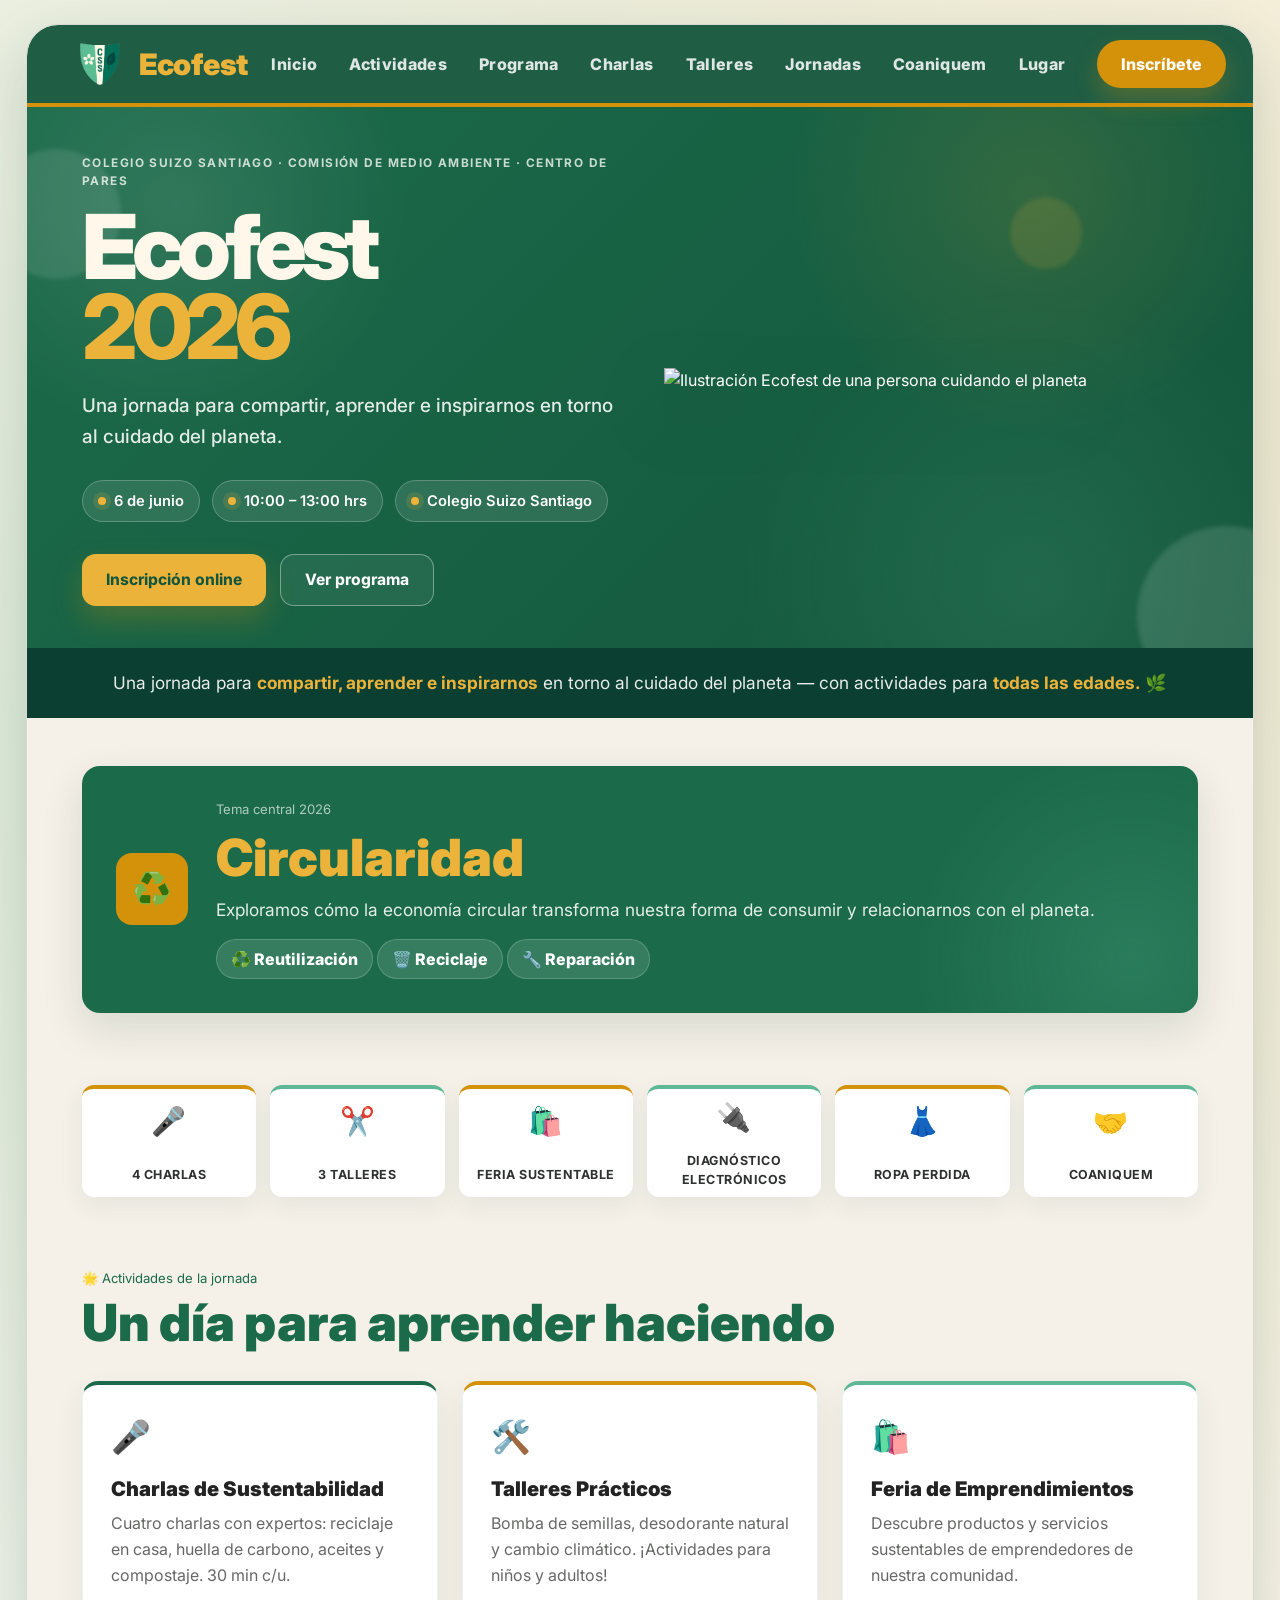
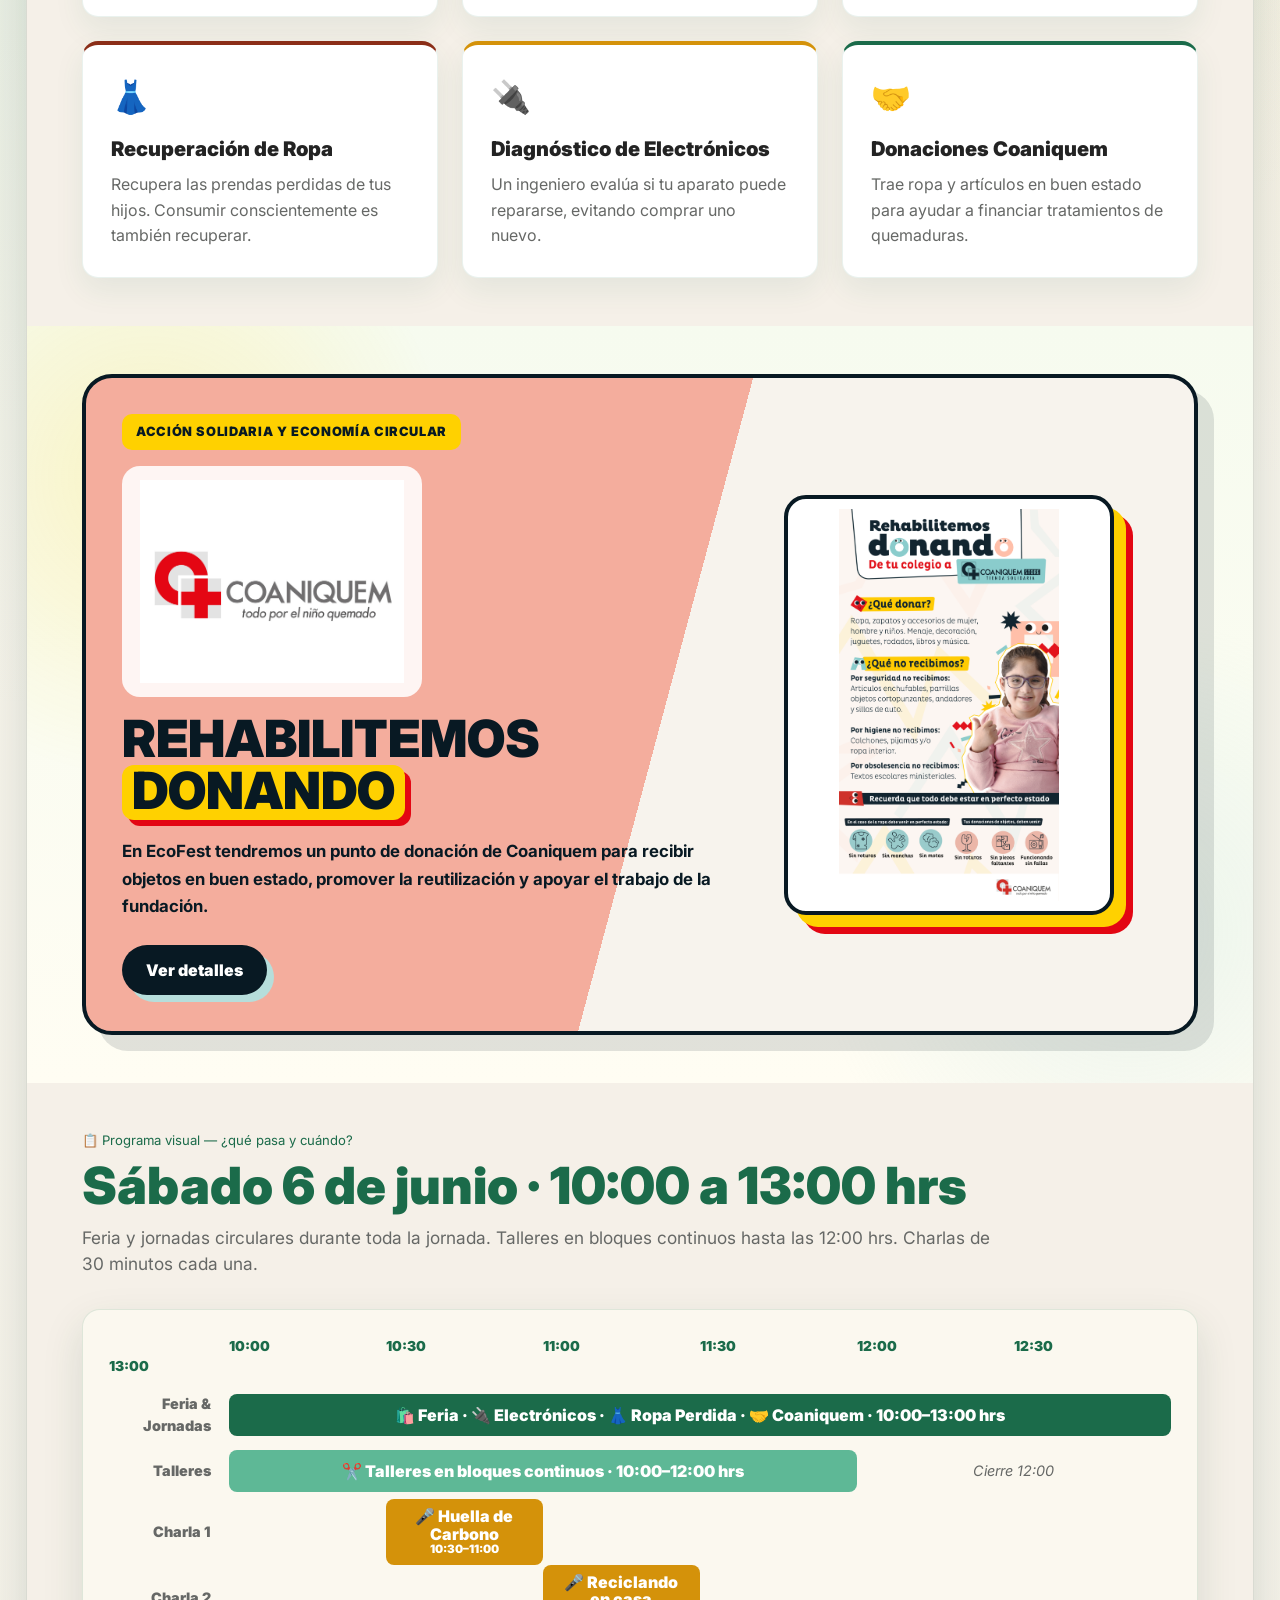
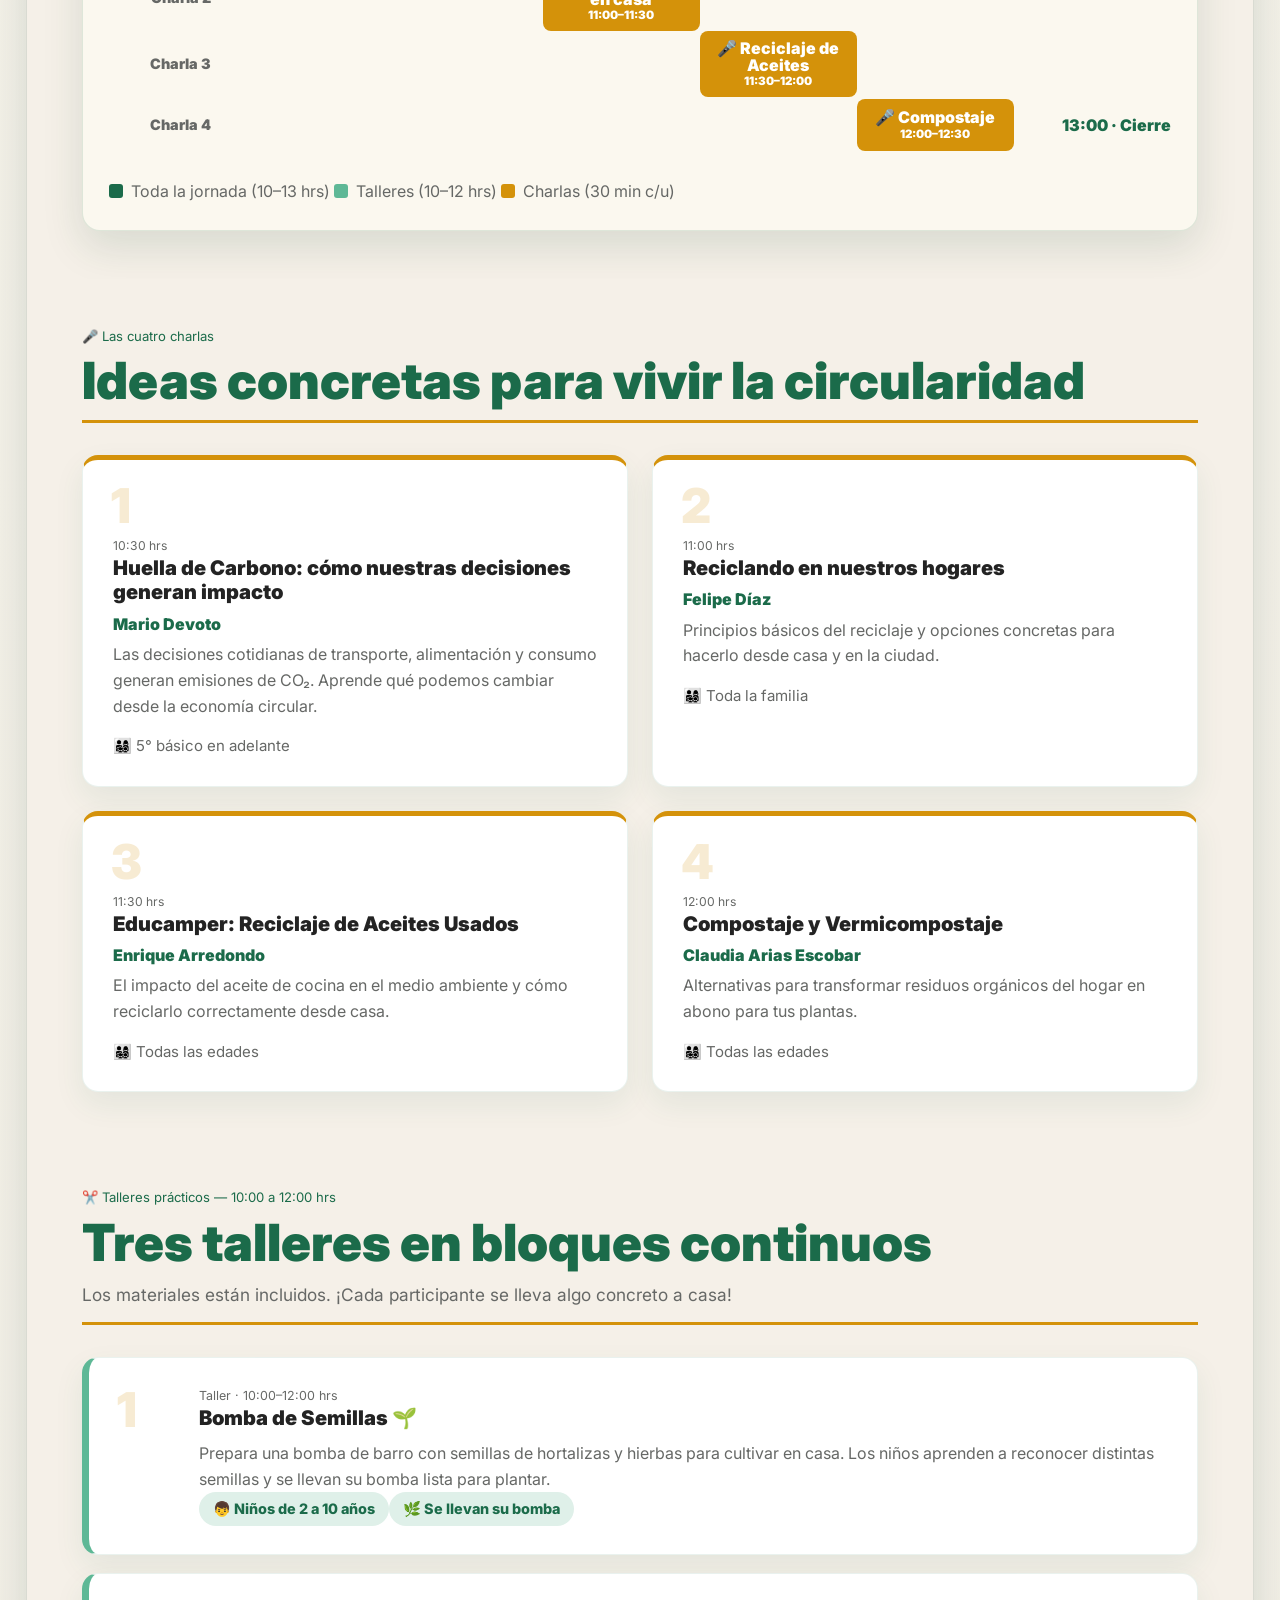
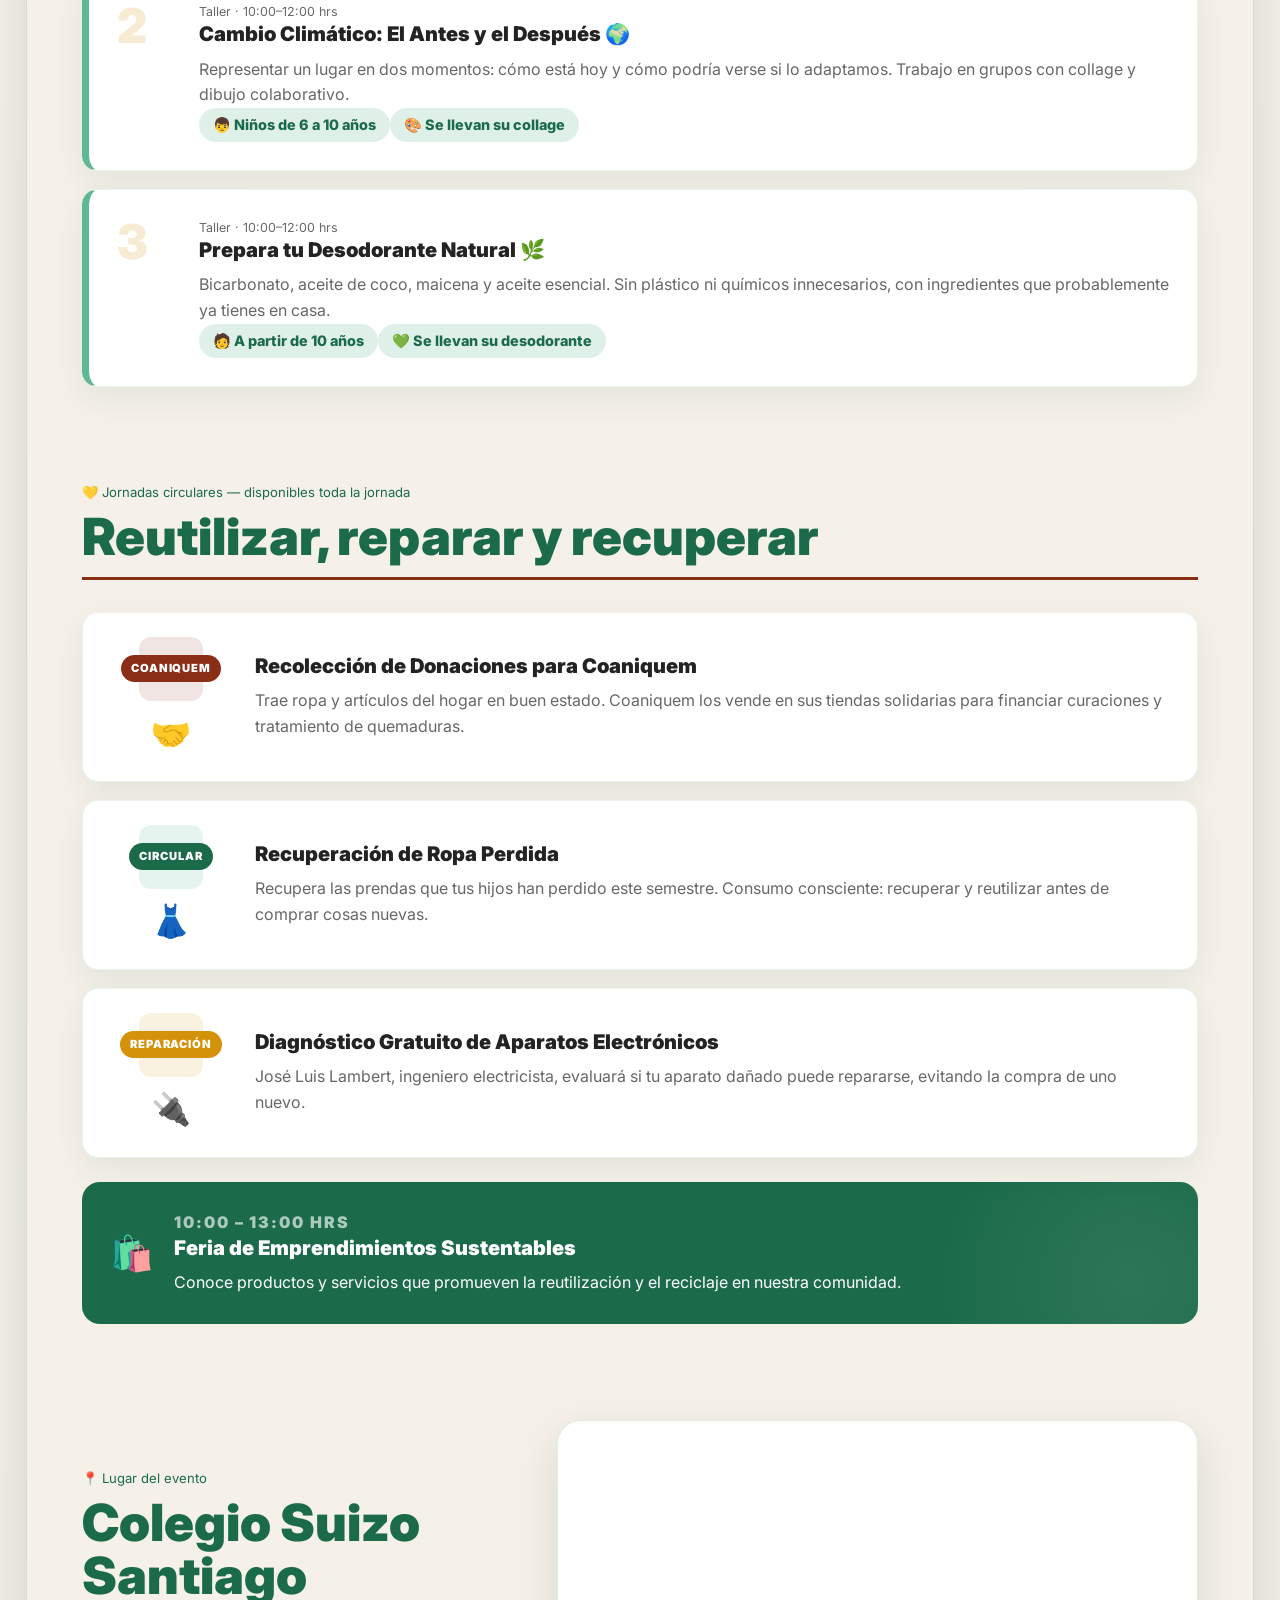
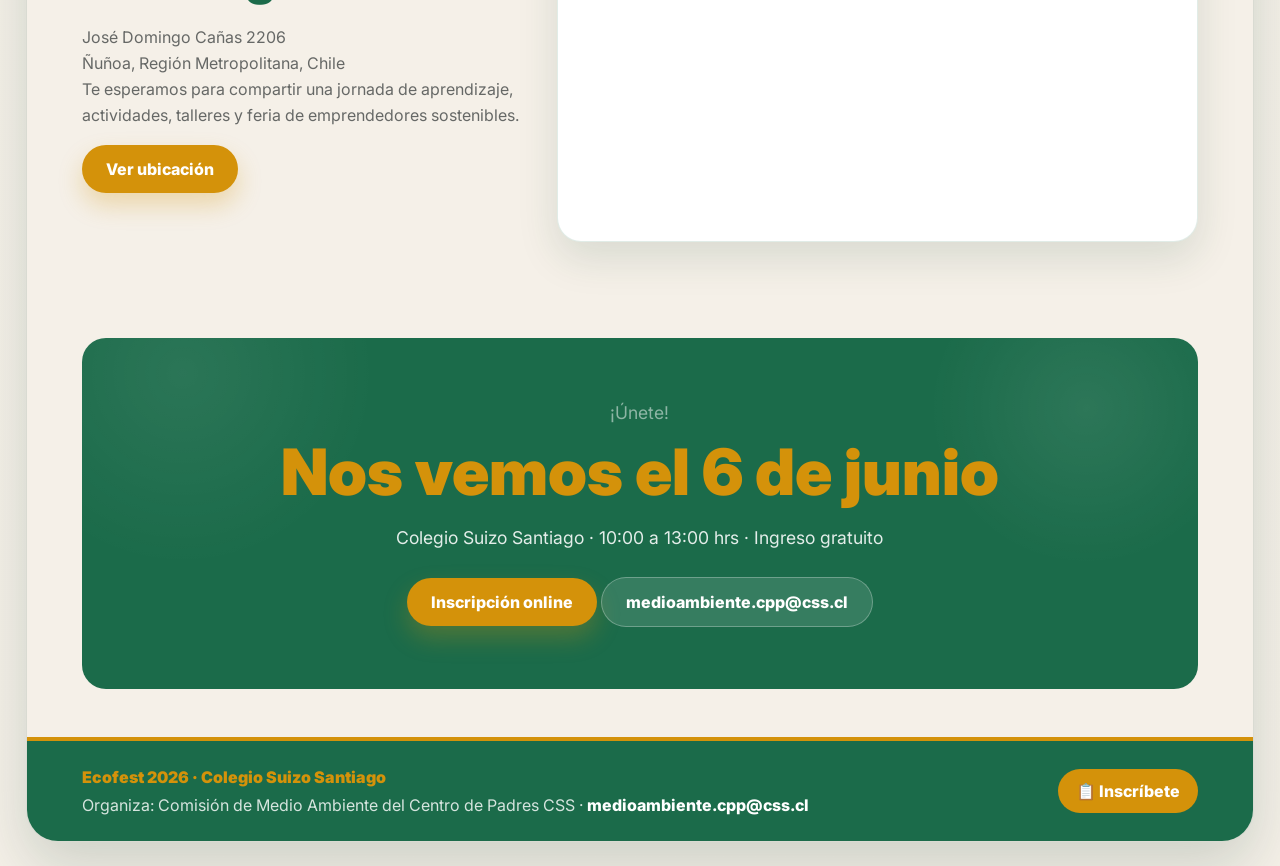
==== commit 1f2ea4de: "Corrige hero imagen y tipografia de Ecofest" ====
--- a/index.html
+++ b/index.html
@@ -110,7 +110,7 @@
 
       <div class="col-lg-6 home-hero__media">
   <img
-    src="assets/hero-banner.png"
+    src="assets/hero-banner-2026.png"
     alt="Ilustración Ecofest de una persona cuidando el planeta"
     class="home-hero__image img-fluid"
   >
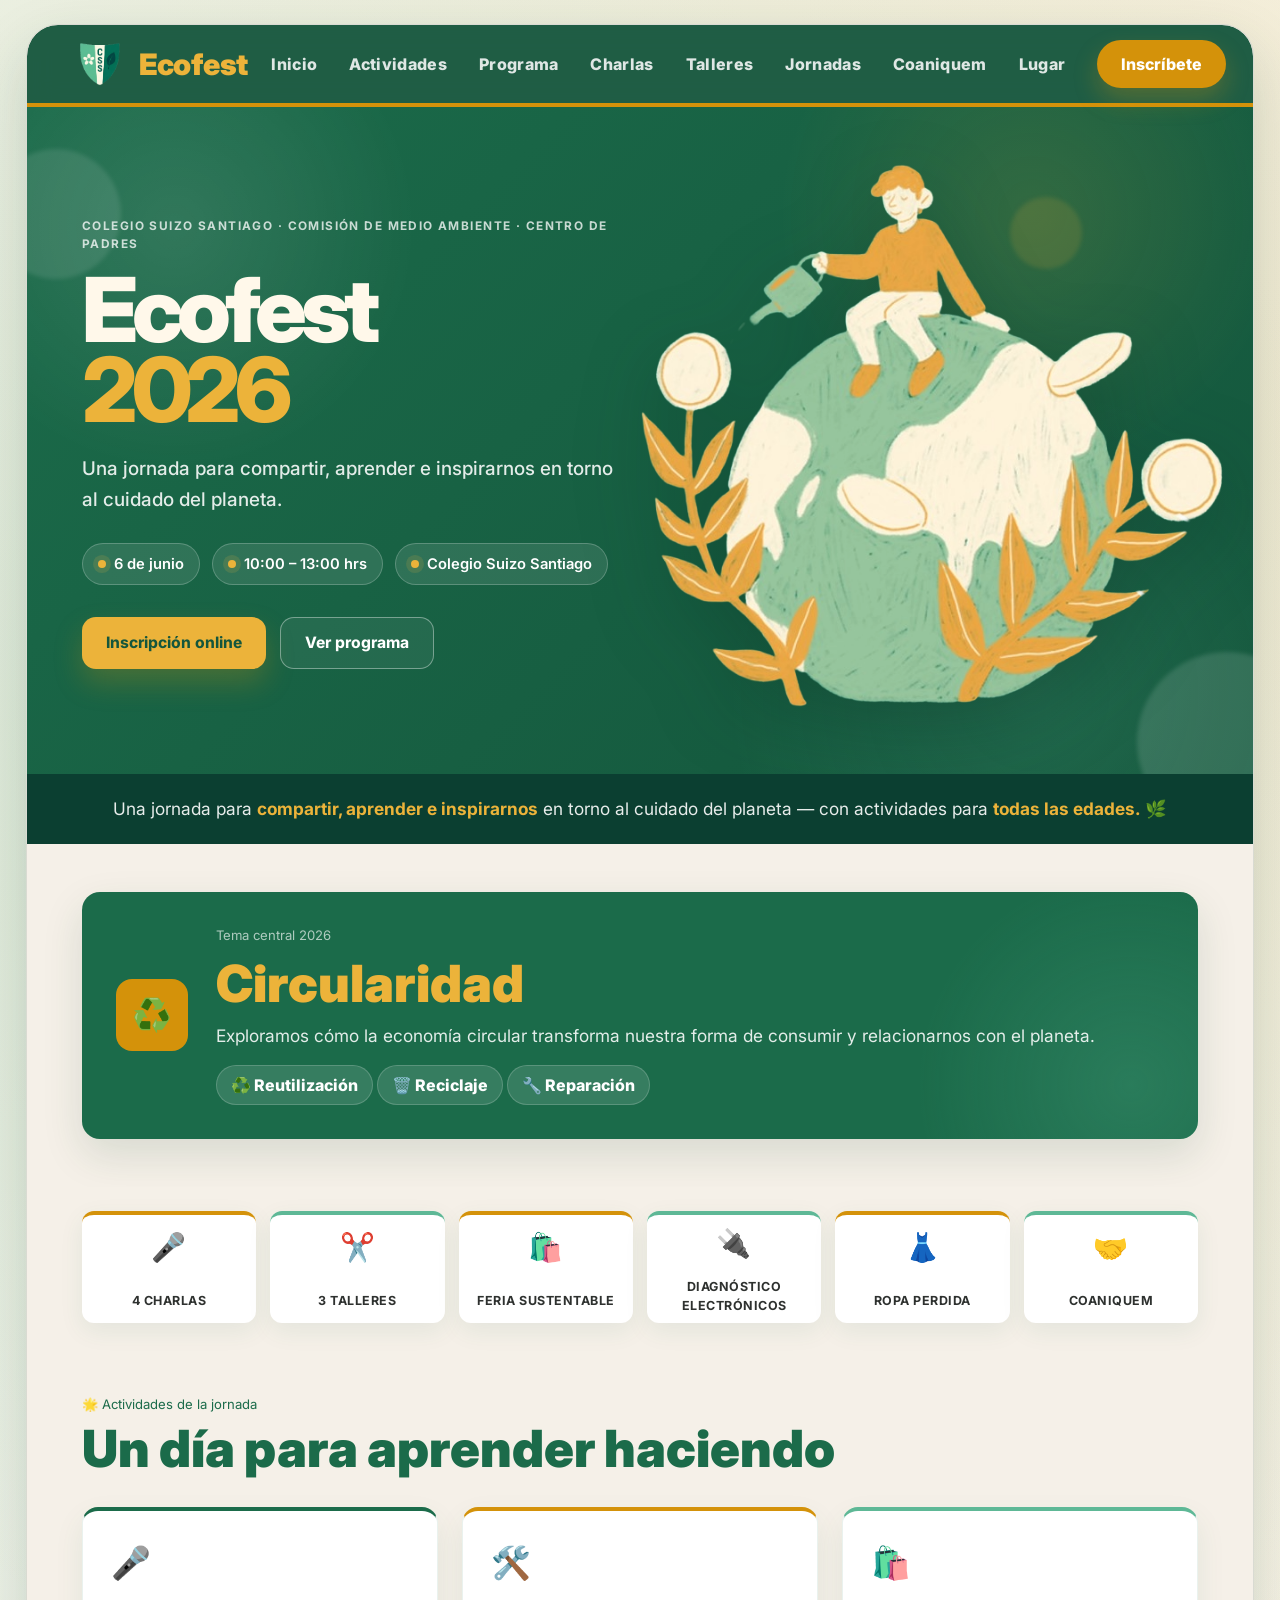
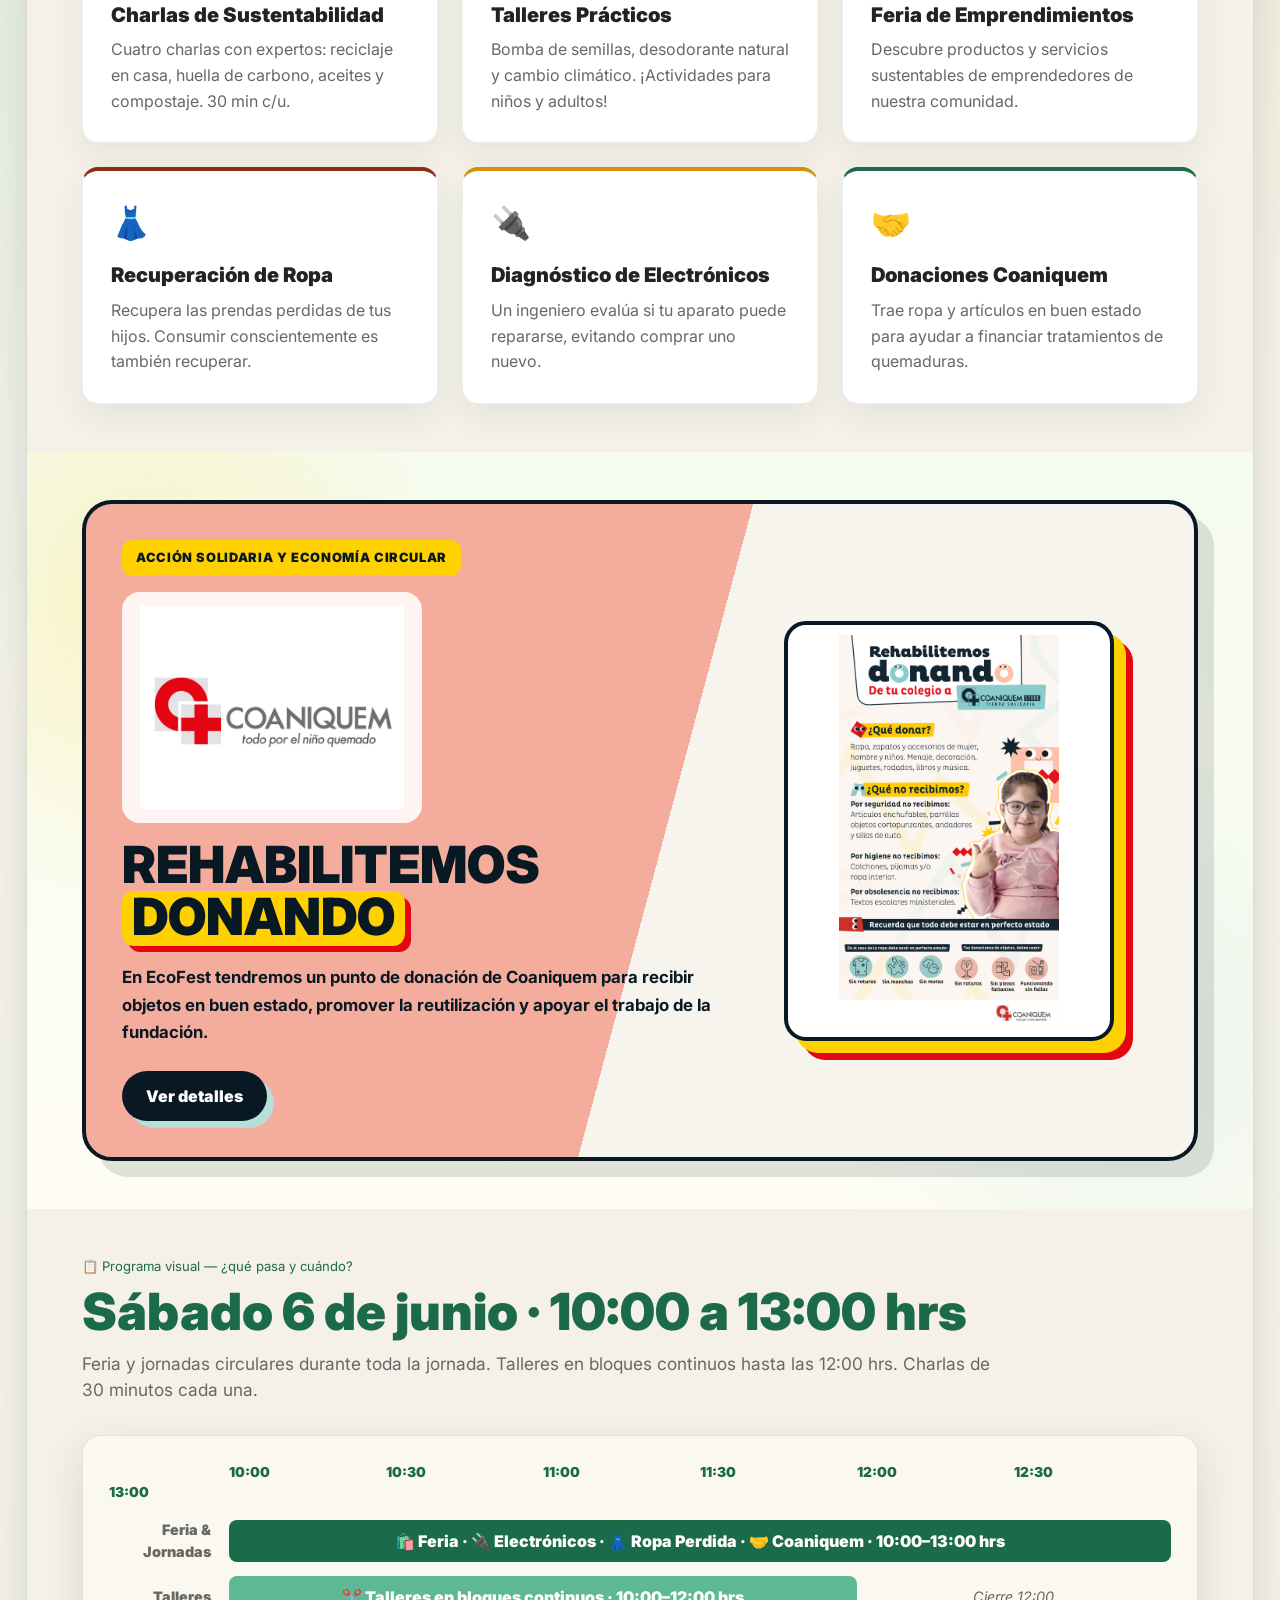
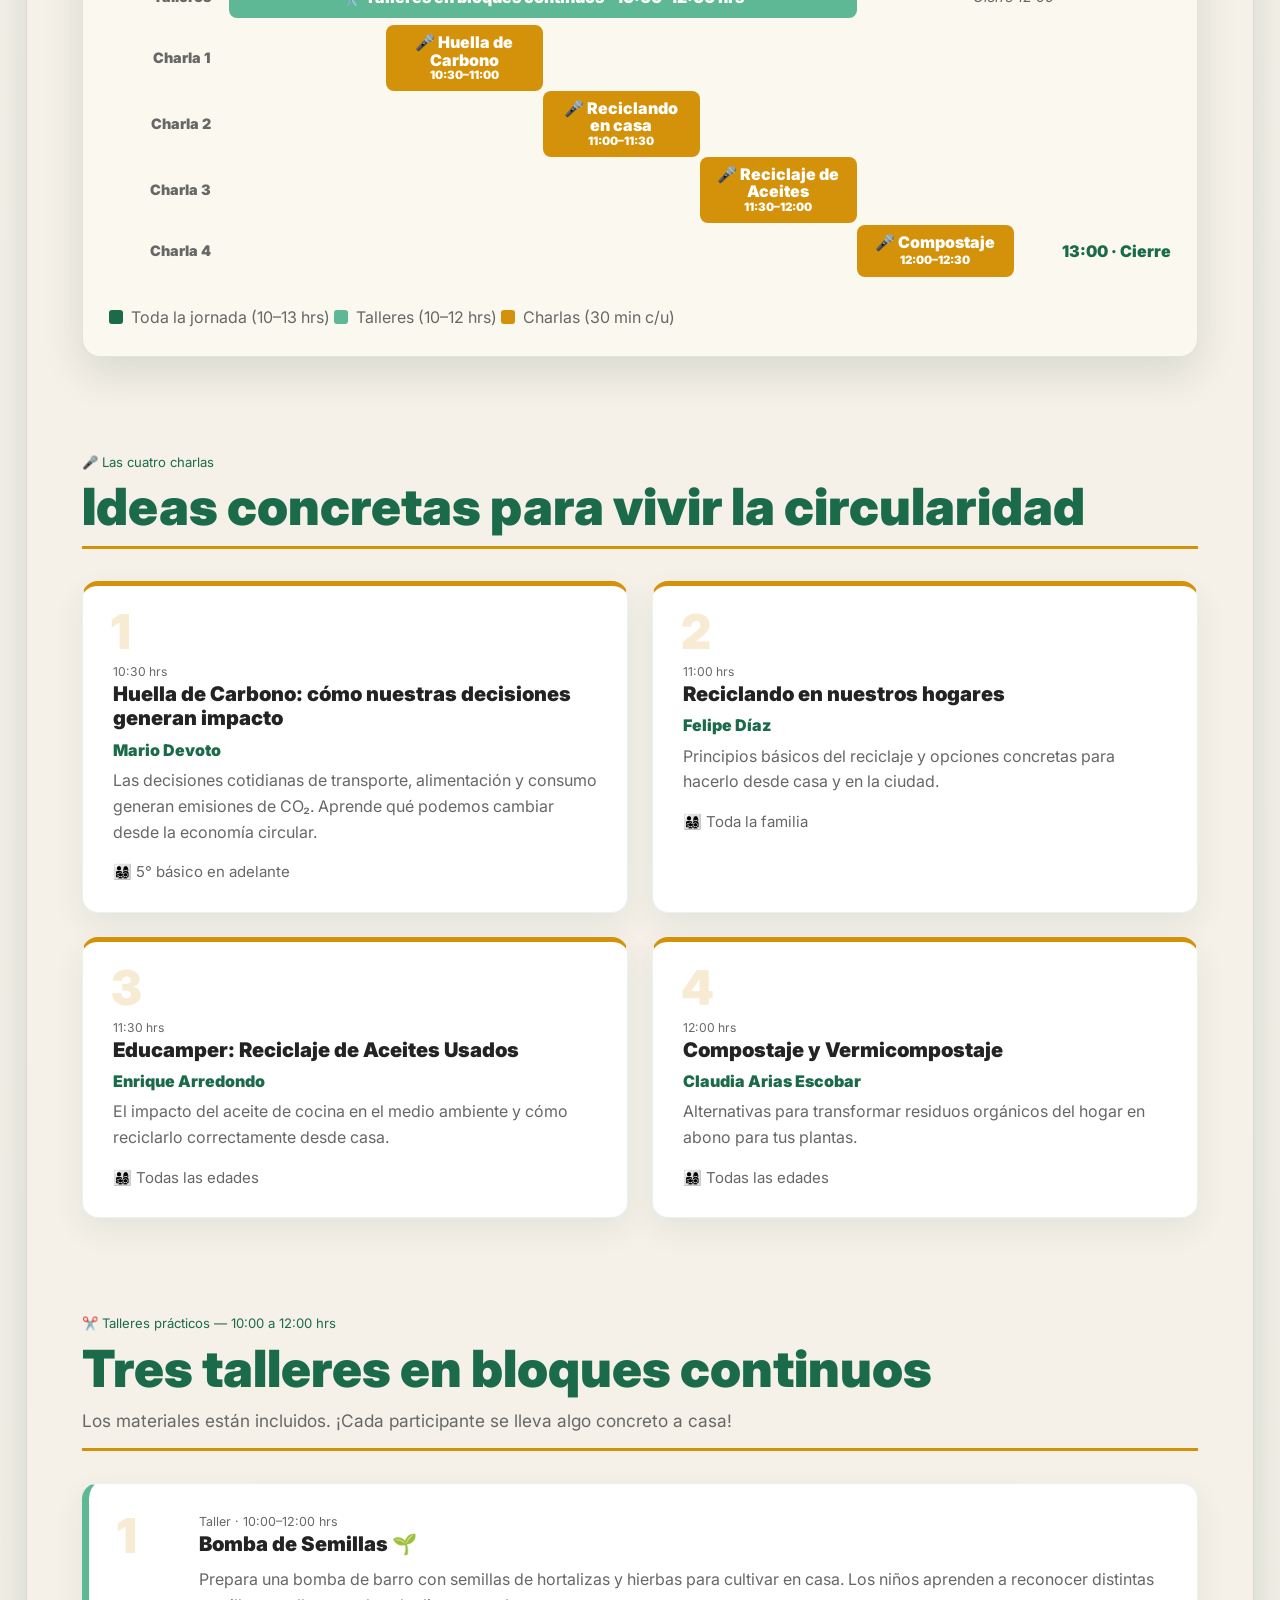
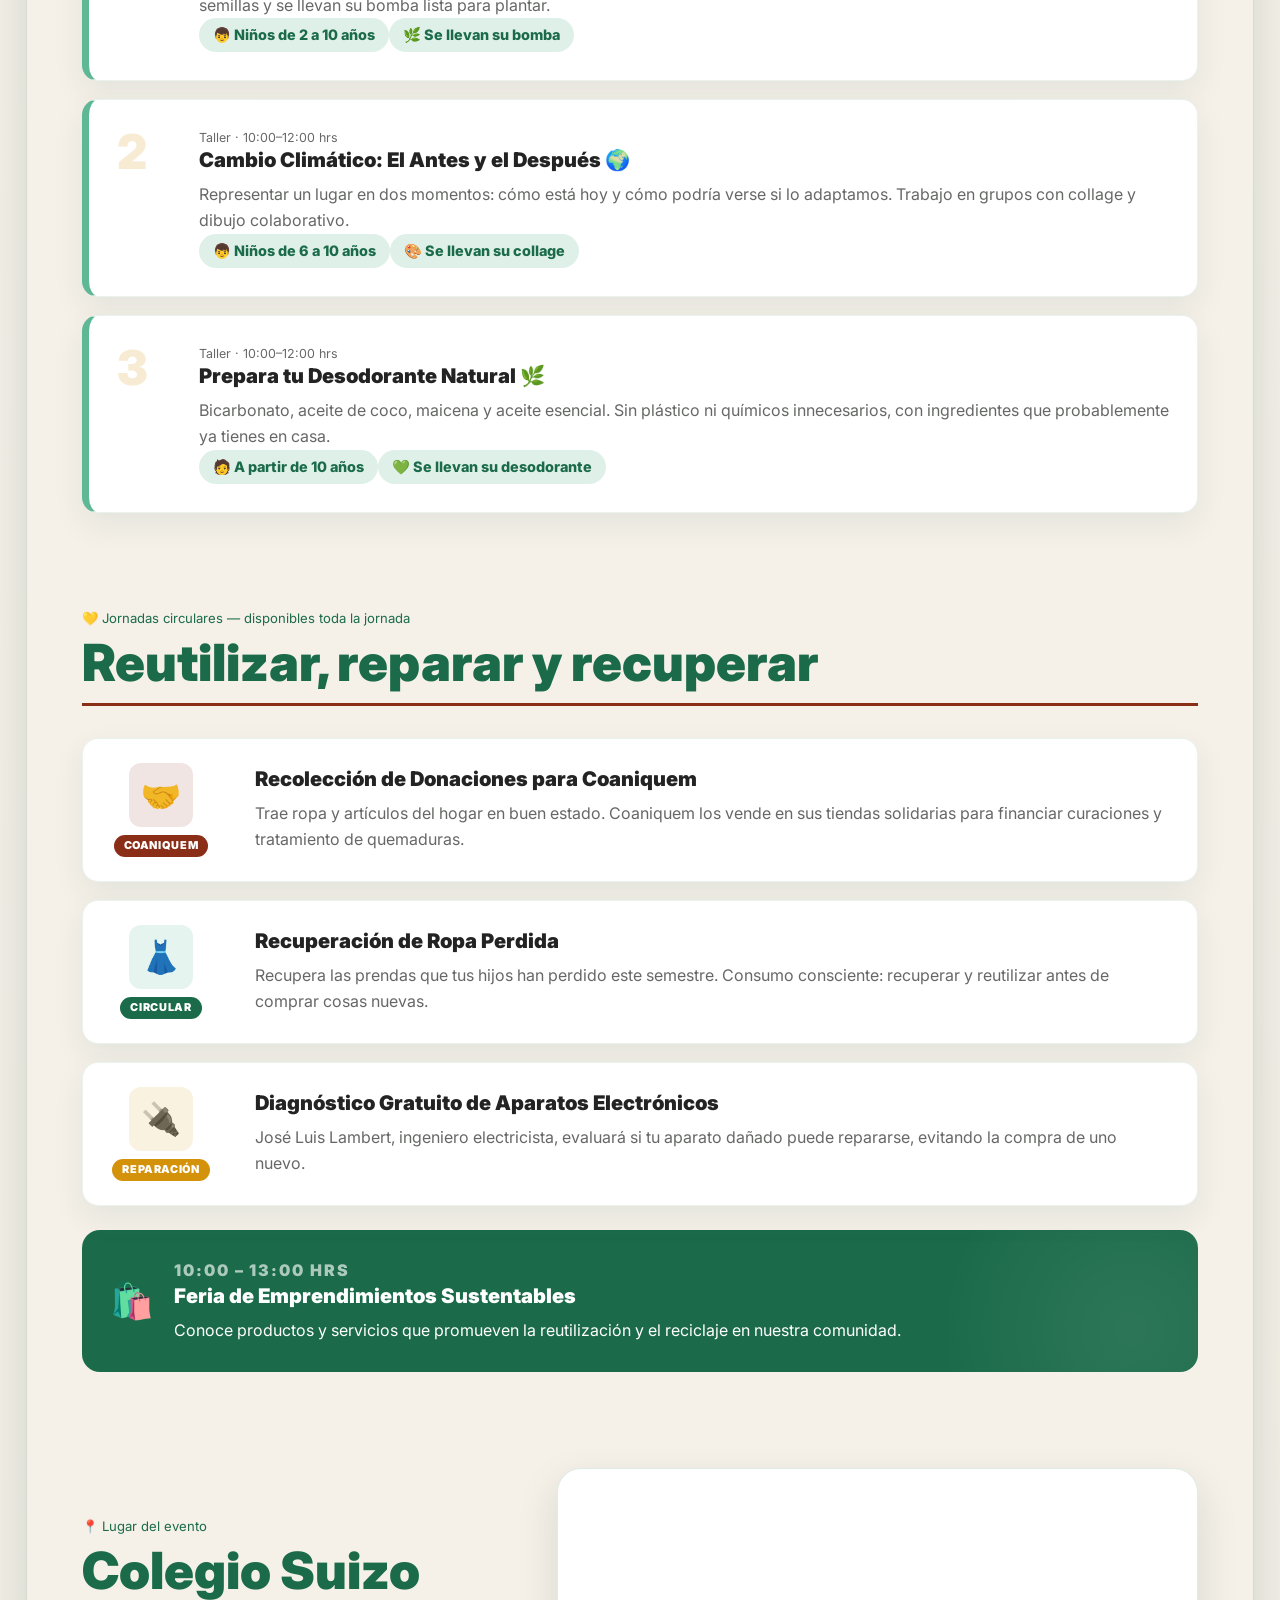
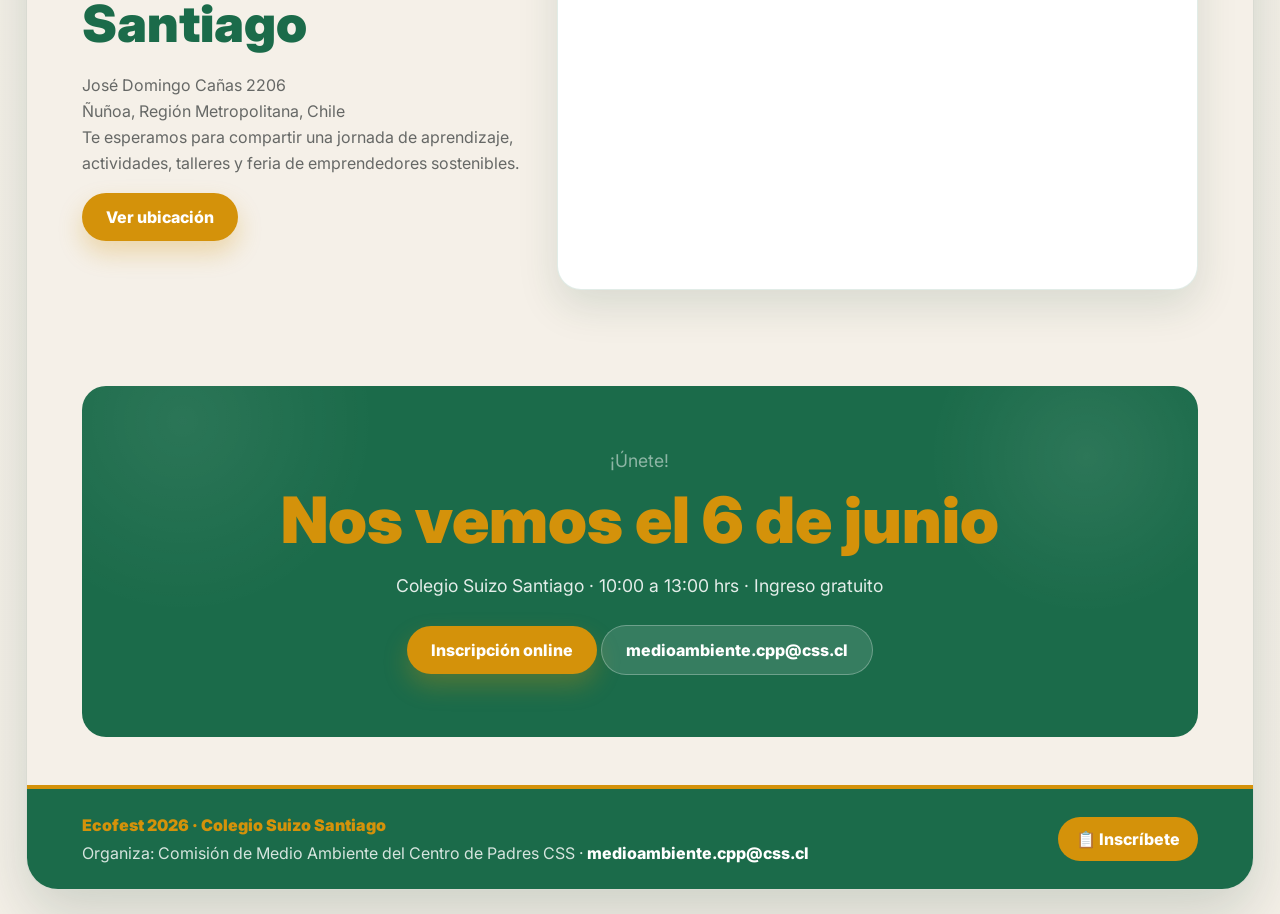
==== commit d0fa01e8: "Corrige escritura" ====
--- a/index.html
+++ b/index.html
@@ -80,7 +80,7 @@
 
       <div class="col-lg-6 home-hero__content">
         <p class="home-hero__eyebrow">
-          COLEGIO SUIZO SANTIAGO · COMISIÓN DE MEDIO AMBIENTE · CENTRO DE PARES
+          COLEGIO SUIZO SANTIAGO · COMISIÓN DE MEDIO AMBIENTE · CENTRO DE PADRES
         </p>
 
         <h1 class="home-hero__title">
--- a/styles.css
+++ b/styles.css
@@ -347,7 +347,7 @@
   border: 0 !important;
   box-shadow: none !important;
   padding: 0 !important;
-  min-height: auto !important;
+  min-height: 0 !important;
 }
 
 .home-hero__image-wrap::before,
@@ -991,43 +991,65 @@
 }
 
 .circular-icon {
-  display: grid;
-  gap: 8px;
-  place-items: center;
-  color: var(--blanco);
+  position: relative;
+  width: 100px;
+  min-height: 94px;
+  display: flex;
+  flex-direction: column;
+  align-items: center;
+  justify-content: flex-start;
+  text-align: center;
+  color: #232323;
   font-size: 2rem;
-}
-
-.circular-icon span {
-  display: inline-flex;
-  background: var(--terracota);
-  border-radius: 999px;
-  padding: 5px 10px;
-  font-size: 0.7rem;
-  font-weight: 900;
-  text-transform: uppercase;
-  letter-spacing: 0.08em;
+  line-height: 64px;
 }
 
 .circular-icon::before {
   content: "";
+  position: absolute;
+  top: 0;
+  left: 50%;
   width: 64px;
   height: 64px;
-  grid-row: 1;
-  grid-column: 1;
+  transform: translateX(-50%);
   border-radius: 12px;
   background: rgba(139, 46, 24, 0.12);
-}
-
-.circular-icon > * {
-  grid-row: 1;
-  grid-column: 1;
-}
-
-.circular-icon.mint span { background: var(--verde-bosque); }
-.circular-icon.mint::before { background: rgba(94, 184, 150, 0.16); }
-.circular-icon.amber span { background: var(--ambar); }
-.circular-icon.amber::before { background: rgba(212, 146, 10, 0.12); }
+  z-index: 0;
+}
+
+.circular-icon span {
+  position: relative;
+  z-index: 2;
+  display: inline-flex;
+  align-items: center;
+  justify-content: center;
+  margin-top: 8px;
+  padding: 5px 10px;
+  border-radius: 999px;
+  background: var(--terracota);
+  color: var(--blanco);
+  font-size: 0.68rem;
+  font-weight: 900;
+  line-height: 1.1;
+  text-transform: uppercase;
+  letter-spacing: 0.06em;
+}
+
+.circular-icon.mint::before {
+  background: rgba(94, 184, 150, 0.16);
+}
+
+.circular-icon.mint span {
+  background: var(--verde-bosque);
+}
+
+.circular-icon.amber::before {
+  background: rgba(212, 146, 10, 0.12);
+}
+
+.circular-icon.amber span {
+  background: var(--ambar);
+}
 
 .fair-band {
   display: flex;
@@ -1165,18 +1187,6 @@
   .eco-navbar {
     min-height: 0;
   }
-
-  .hero-ecofest::before {
-    width: 100%;
-    height: 42%;
-    opacity: 0.55;
-  }
-
-  .hero-container {
-    padding-top: 58px;
-    padding-bottom: 58px;
-  }
-
   .planet-card {
     margin-top: 10px;
   }
@@ -1214,11 +1224,6 @@
   .circular-card {
     grid-template-columns: 1fr;
   }
-
-  .circular-icon {
-    place-items: start;
-  }
-
   .fair-band {
     align-items: start;
   }
@@ -1238,12 +1243,6 @@
     height: 44px;
   }
 
-  .hero-title {
-    font-size: 4.4rem;
-  }
-
-  .hero-pills span,
-  .hero-actions a,
   .cta-actions a {
     width: 100%;
   }
@@ -1288,17 +1287,11 @@
   }
 
 
-
-
-
-
-
-
   
 }
 
 
-/* RESPONSIVE HERO LIMPIO */
+/* RESPONSIVE HERO Y CIRCULAR CORREGIDOS */
 @media (max-width: 991.98px) {
   .home-hero {
     padding: 42px 0 36px;
@@ -1306,7 +1299,7 @@
 
   .home-hero__row,
   .home-hero .row {
-    min-height: auto;
+    min-height: 0;
   }
 
   .home-hero__content {
@@ -1333,6 +1326,26 @@
   }
 }
 
+@media (max-width: 767.98px) {
+  .circular-card {
+    grid-template-columns: 1fr;
+  }
+
+  .circular-icon {
+    width: 100%;
+    align-items: flex-start;
+    text-align: left;
+  }
+
+  .circular-icon::before {
+    left: 32px;
+  }
+
+  .circular-icon span {
+    margin-left: 0;
+  }
+}
+
 @media (max-width: 575.98px) {
   .home-hero {
     padding: 34px 0 30px;
@@ -1361,4 +1374,3 @@
     width: 100%;
   }
 }
-
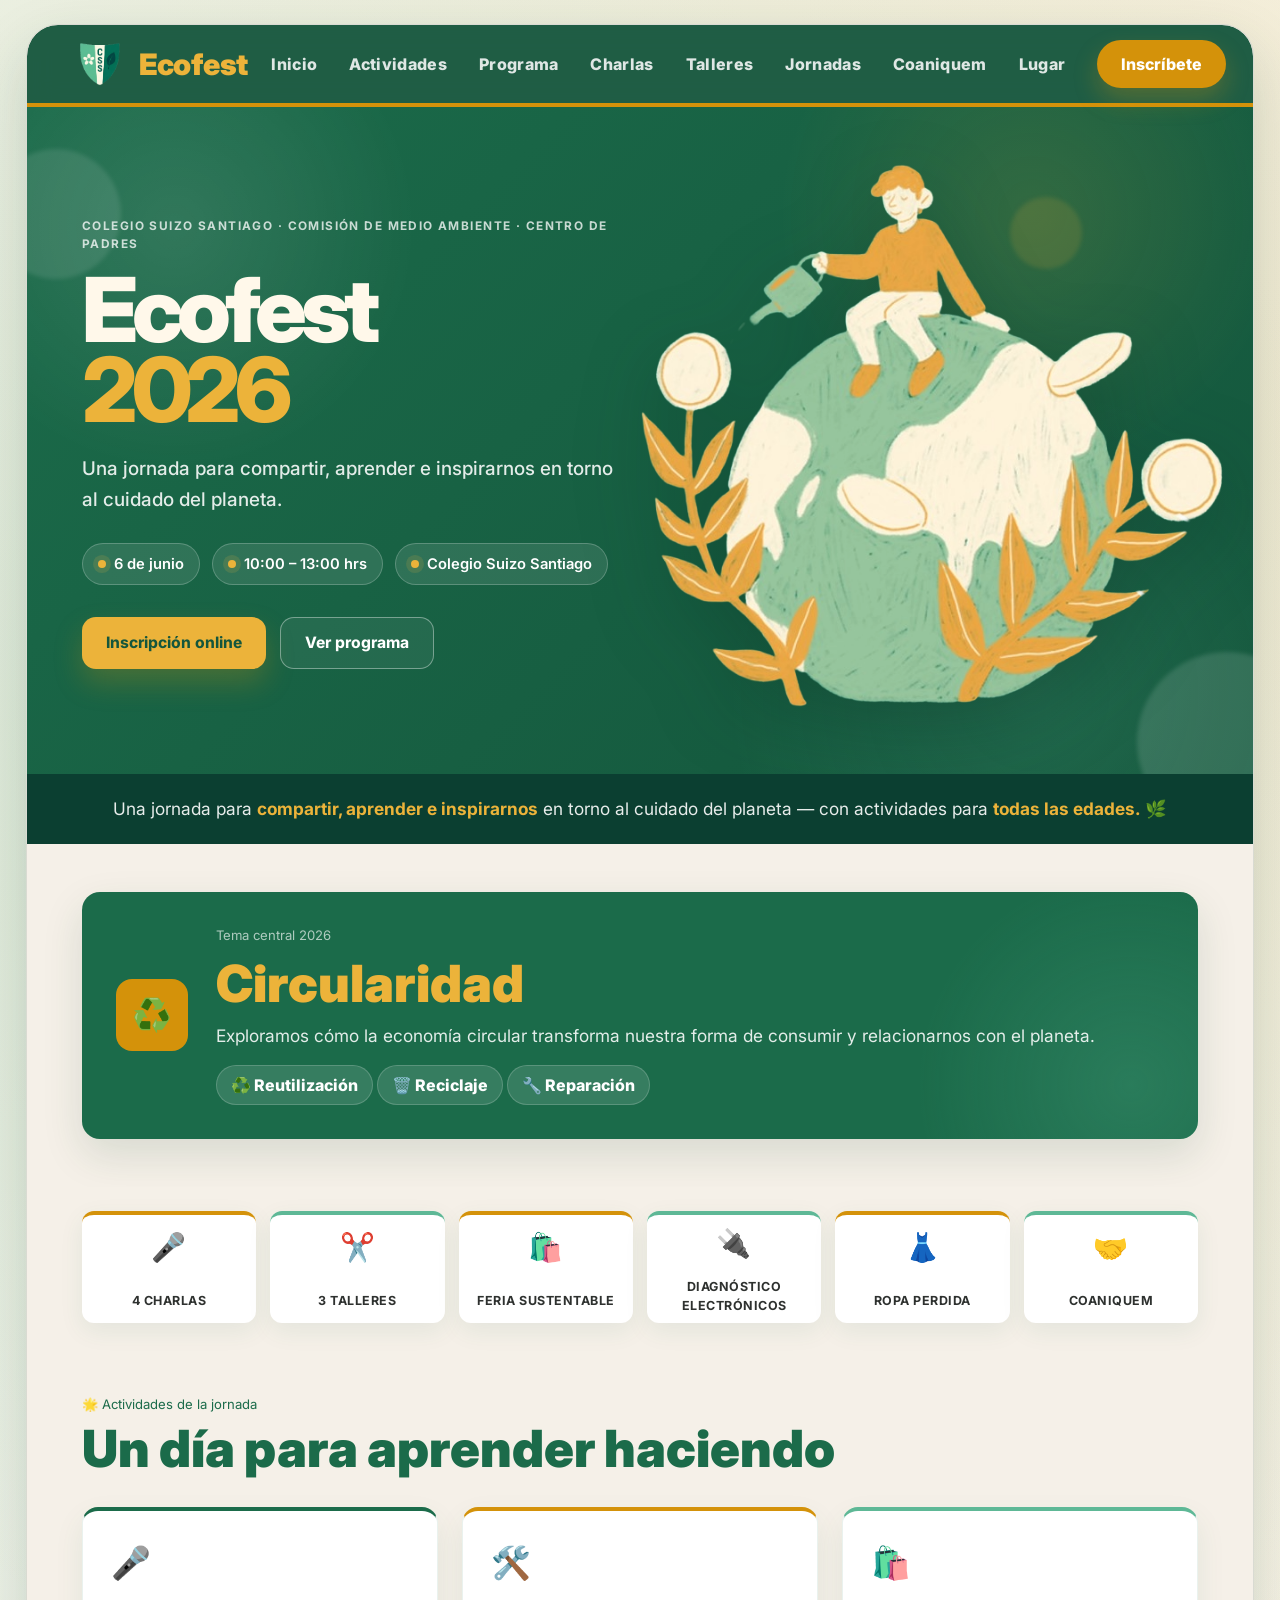
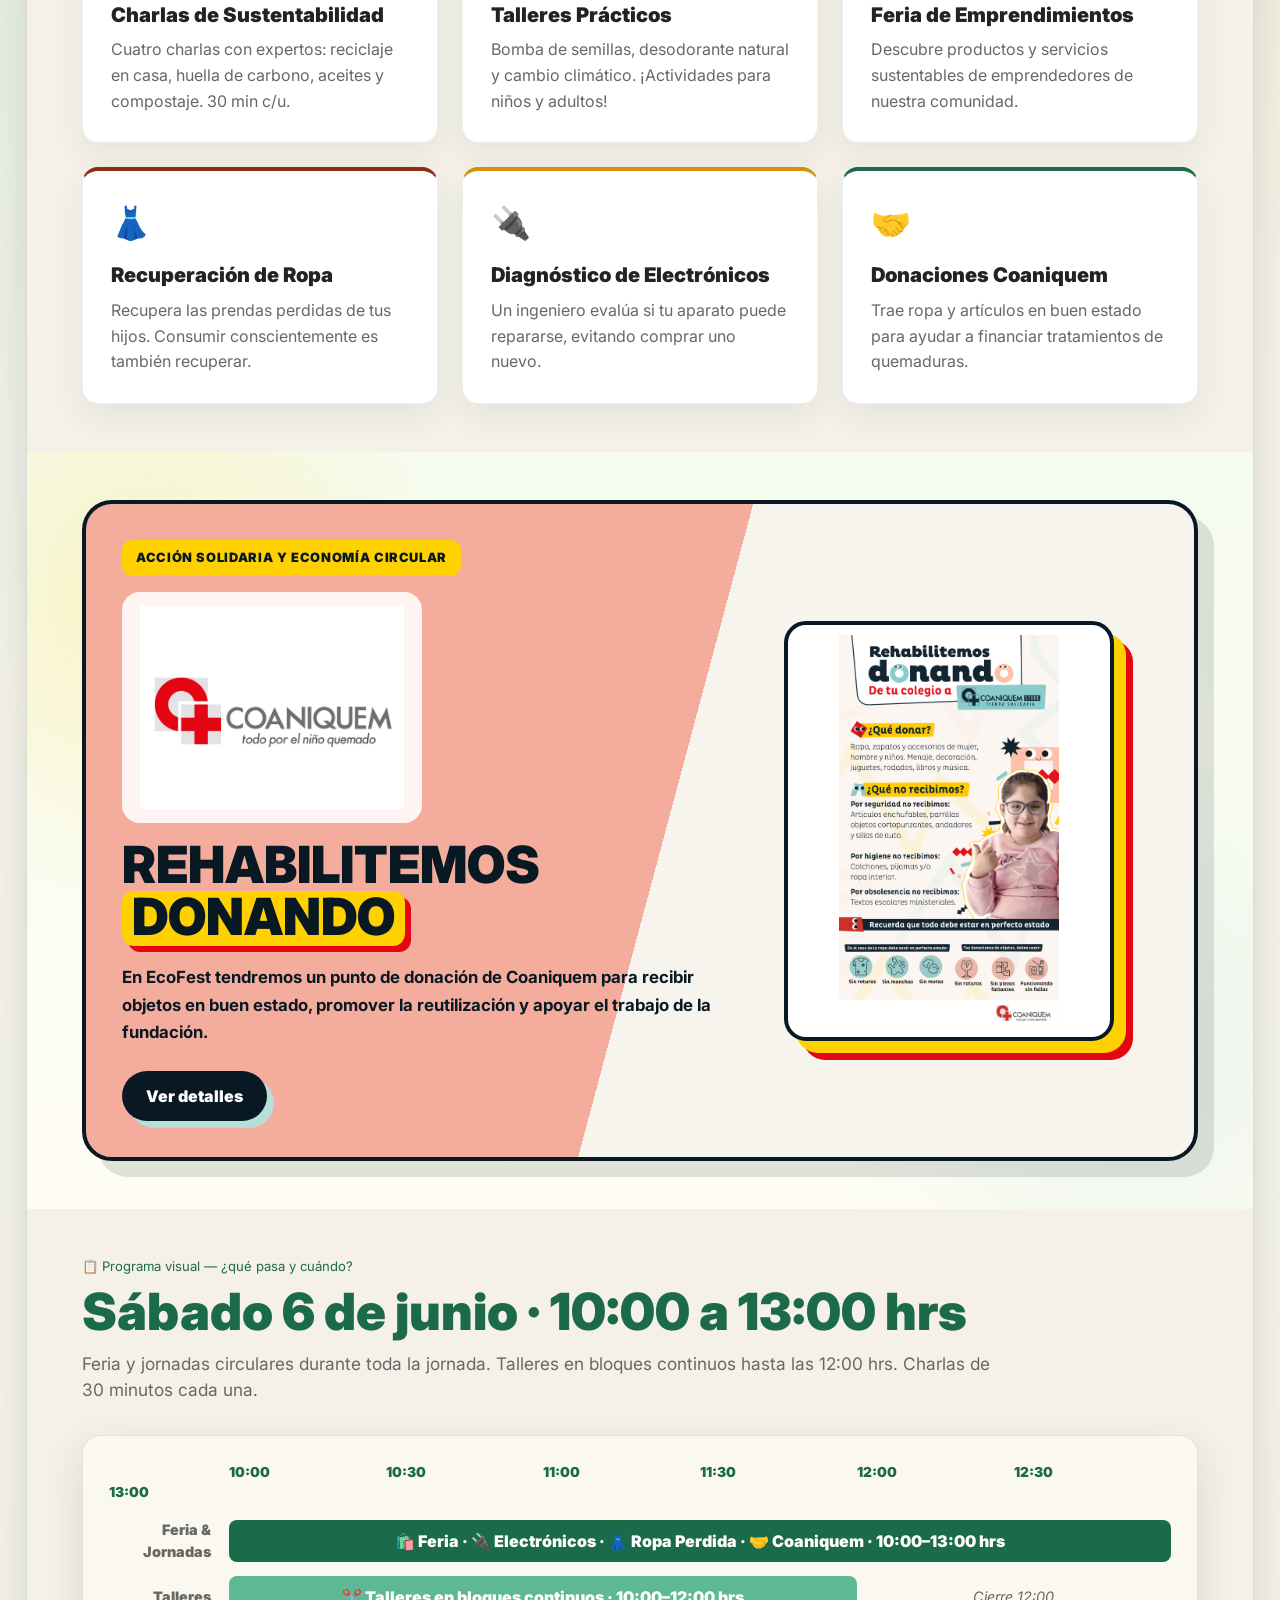
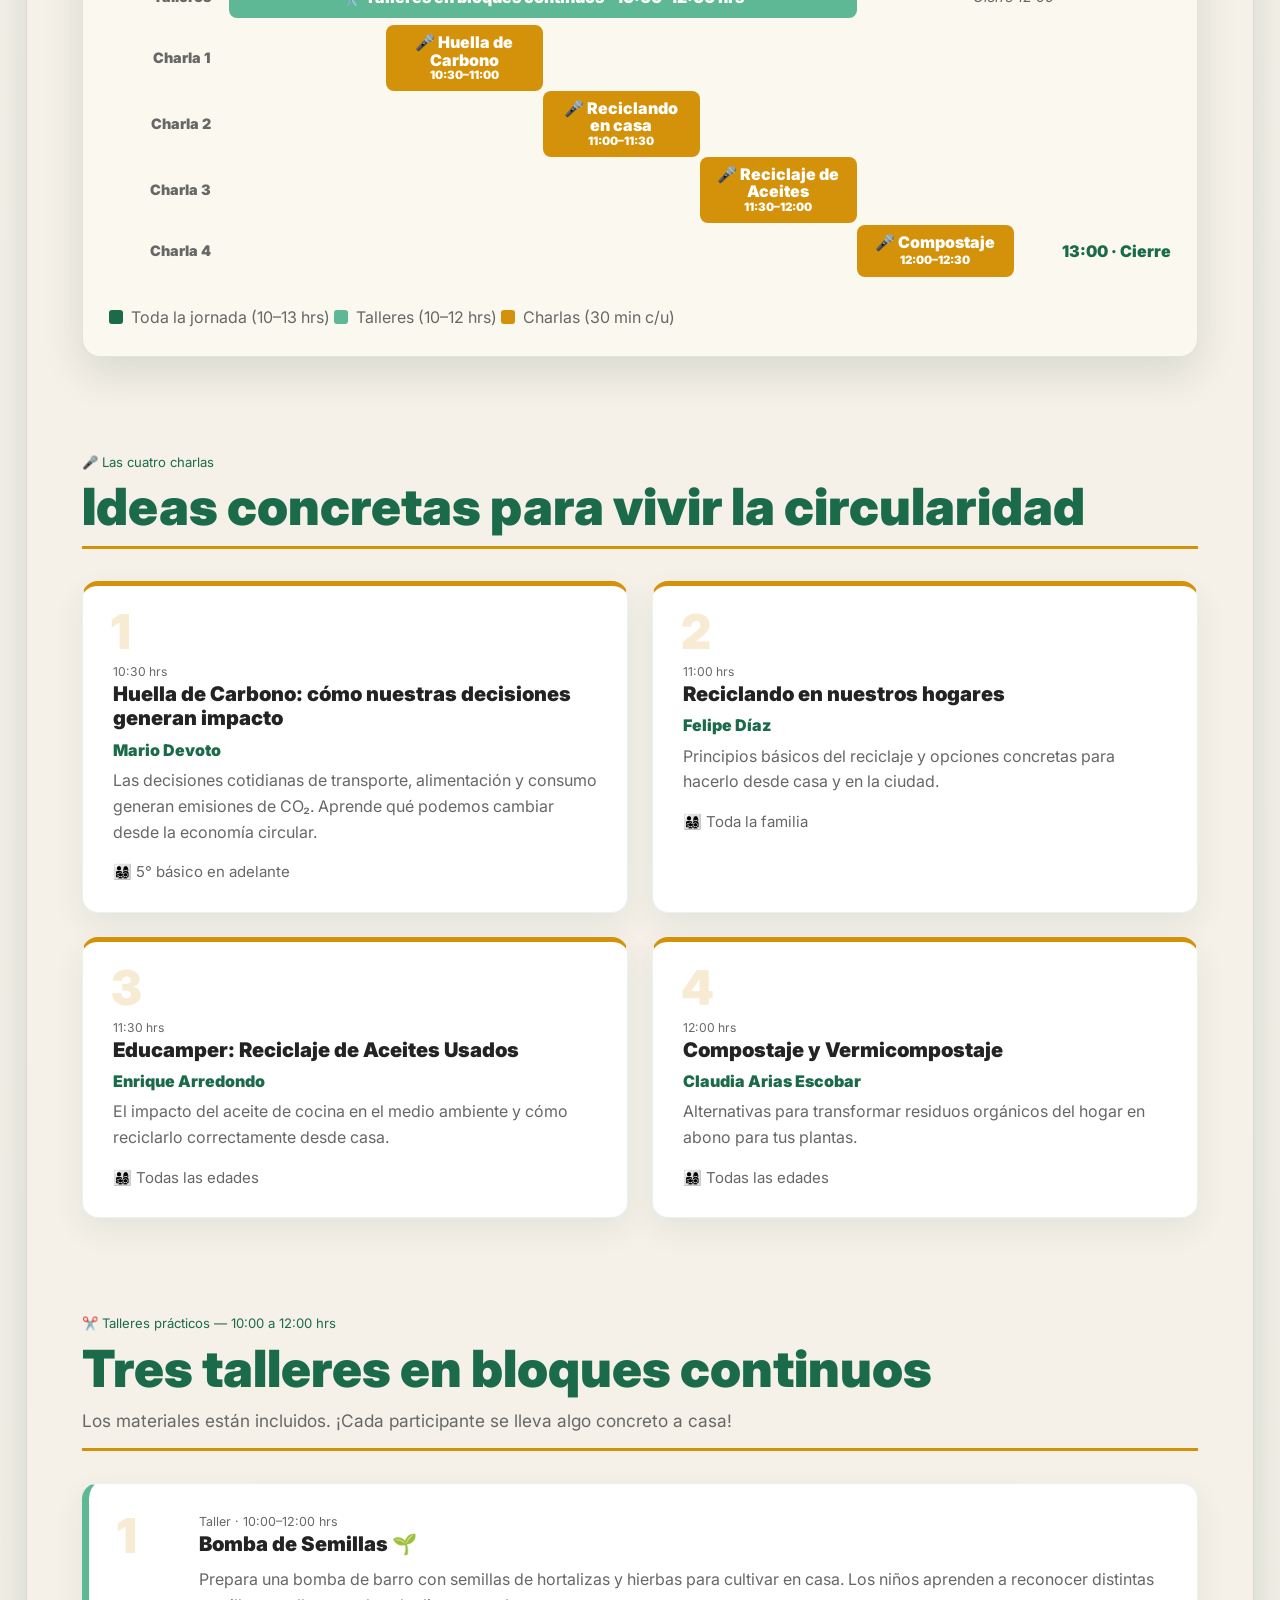
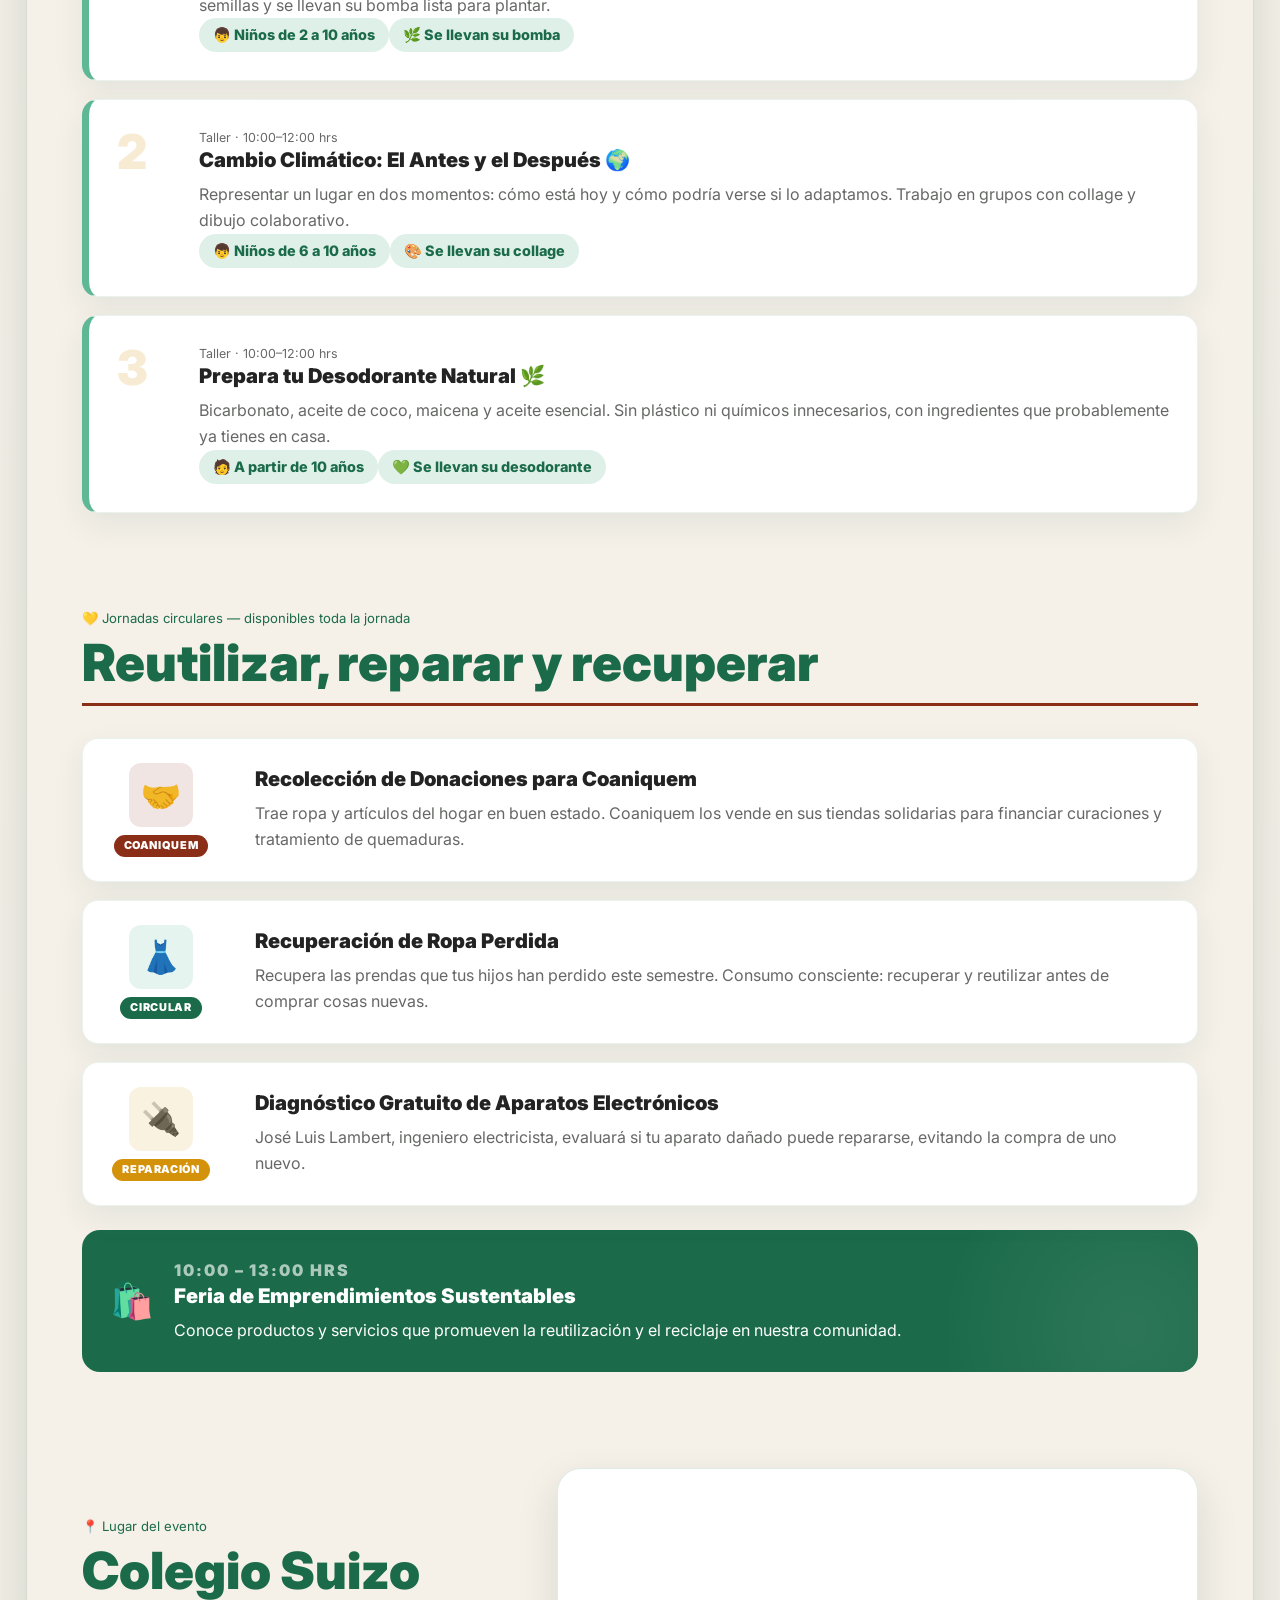
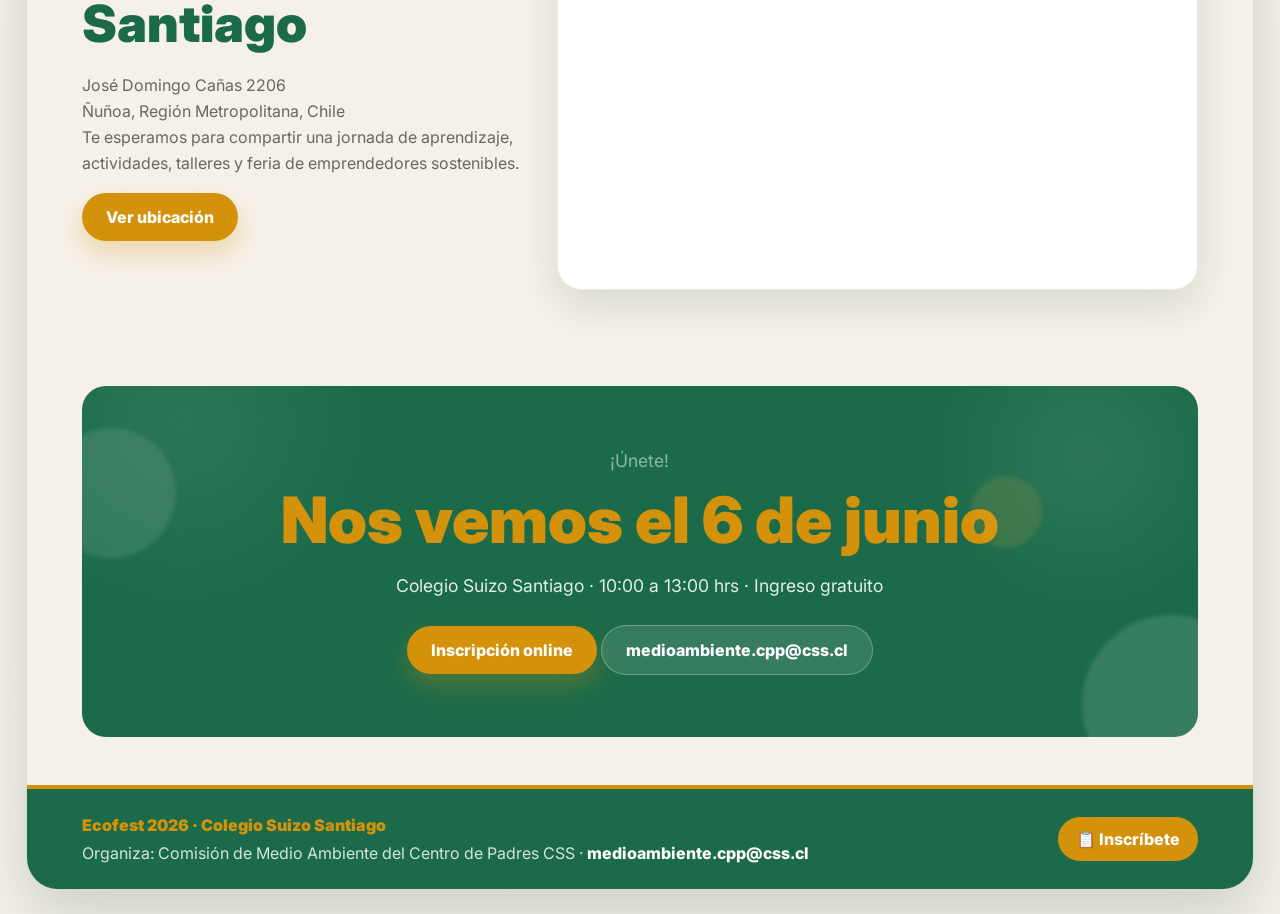
==== commit a6b4c2a5: "Se agregan burbujas" ====
--- a/index.html
+++ b/index.html
@@ -69,55 +69,55 @@
     </nav>
 
     <!-- HERO -->
-<!-- HERO -->
-<section class="home-hero" id="inicio">
-  <span class="hero-soft-bubble bubble-1" aria-hidden="true"></span>
-  <span class="hero-soft-bubble bubble-2" aria-hidden="true"></span>
-  <span class="hero-soft-bubble bubble-3" aria-hidden="true"></span>
-
-  <div class="container home-hero__container">
-    <div class="row align-items-center g-4 g-lg-5 flex-column-reverse flex-lg-row home-hero__row">
-
-      <div class="col-lg-6 home-hero__content">
-        <p class="home-hero__eyebrow">
-          COLEGIO SUIZO SANTIAGO · COMISIÓN DE MEDIO AMBIENTE · CENTRO DE PADRES
-        </p>
-
-        <h1 class="home-hero__title">
-          Ecofest <span>2026</span>
-        </h1>
-
-        <p class="home-hero__lead">
-          Una jornada para compartir, aprender e inspirarnos en torno al cuidado del planeta.
-        </p>
-
-        <div class="home-hero__pills">
-          <span class="eco-pill">6 de junio</span>
-          <span class="eco-pill">10:00 – 13:00 hrs</span>
-          <span class="eco-pill">Colegio Suizo Santiago</span>
-        </div>
-
-        <div class="home-hero__actions">
-          <a href="https://forms.gle/5asxhN7AXFr4Eody7" target="_blank" rel="noopener noreferrer" class="btn-eco-primary">
-            Inscripción online
-          </a>
-
-          <a href="#programa" class="btn-eco-outline">
-            Ver programa
-          </a>
-        </div>
-      </div>
-
-      <div class="col-lg-6 home-hero__media">
-  <img
-    src="assets/hero-banner-2026.png"
-    alt="Ilustración Ecofest de una persona cuidando el planeta"
-    class="home-hero__image img-fluid"
-  >
-</div>
-    </div>
-  </div>
-</section>
+    <!-- HERO -->
+    <section class="home-hero" id="inicio">
+      <span class="hero-soft-bubble bubble-1" aria-hidden="true"></span>
+      <span class="hero-soft-bubble bubble-2" aria-hidden="true"></span>
+      <span class="hero-soft-bubble bubble-3" aria-hidden="true"></span>
+
+      <div class="container home-hero__container">
+        <div class="row align-items-center g-4 g-lg-5 flex-column-reverse flex-lg-row home-hero__row">
+
+          <div class="col-lg-6 home-hero__content">
+            <p class="home-hero__eyebrow">
+              COLEGIO SUIZO SANTIAGO · COMISIÓN DE MEDIO AMBIENTE · CENTRO DE PADRES
+            </p>
+
+            <h1 class="home-hero__title">
+              Ecofest <span>2026</span>
+            </h1>
+
+            <p class="home-hero__lead">
+              Una jornada para compartir, aprender e inspirarnos en torno al cuidado del planeta.
+            </p>
+
+            <div class="home-hero__pills">
+              <span class="eco-pill">6 de junio</span>
+              <span class="eco-pill">10:00 – 13:00 hrs</span>
+              <span class="eco-pill">Colegio Suizo Santiago</span>
+            </div>
+
+            <div class="home-hero__actions">
+              <a href="https://forms.gle/5asxhN7AXFr4Eody7" target="_blank" rel="noopener noreferrer" class="btn-eco-primary">
+                Inscripción online
+              </a>
+
+              <a href="#programa" class="btn-eco-outline">
+                Ver programa
+              </a>
+            </div>
+          </div>
+
+          <div class="col-lg-6 home-hero__media">
+              <img
+                src="assets/hero-banner-2026.png"
+                alt="Ilustración Ecofest de una persona cuidando el planeta"
+                class="home-hero__image img-fluid"
+              >
+           </div>
+        </div>
+      </div>
+    </section>
 
     <section class="intro-strip">
       <div class="container">
@@ -518,8 +518,16 @@
 
     <!-- CONTACTO / INSCRIPCIÓN -->
     <section class="cta-section py-5" id="contacto">
+
+      
       <div class="container">
         <div class="cta-card text-center">
+
+           <span class="hero-soft-bubble bubble-1" aria-hidden="true"></span>
+           <span class="hero-soft-bubble bubble-2" aria-hidden="true"></span>
+           <span class="hero-soft-bubble bubble-3" aria-hidden="true"></span>
+           <span class="hero-soft-bubble bubble-4" aria-hidden="true"></span>
+
           <p class="section-kicker">¡Únete!</p>
           <h2>Nos vemos el 6 de junio</h2>
           <p>Colegio Suizo Santiago · 10:00 a 13:00 hrs · Ingreso gratuito</p>
--- a/styles.css
+++ b/styles.css
@@ -1373,4 +1373,53 @@
   .home-hero__actions a {
     width: 100%;
   }
-}
+
+/* BURBUJAS EN CONTACTO / INSCRIPCIÓN */
+
+.cta-card {
+  position: relative;
+  overflow: hidden;
+}
+
+.cta-card > *:not(.cta-bubble) {
+  position: relative;
+  z-index: 2;
+}
+
+.cta-bubble {
+  position: absolute;
+  z-index: 1;
+  border-radius: 999px;
+  pointer-events: none;
+  filter: blur(2px);
+}
+
+.cta-bubble-1 {
+  width: 130px;
+  height: 130px;
+  top: 22px;
+  left: -36px;
+  background: rgba(255, 255, 255, 0.10);
+}
+
+.cta-bubble-2 {
+  width: 76px;
+  height: 76px;
+  top: 38px;
+  right: 12%;
+  background: rgba(236, 179, 58, 0.16);
+}
+
+.cta-bubble-3 {
+  width: 180px;
+  height: 180px;
+  right: -60px;
+  bottom: -70px;
+  background: rgba(223, 240, 233, 0.14);
+}
+
+
+
+
+
+}
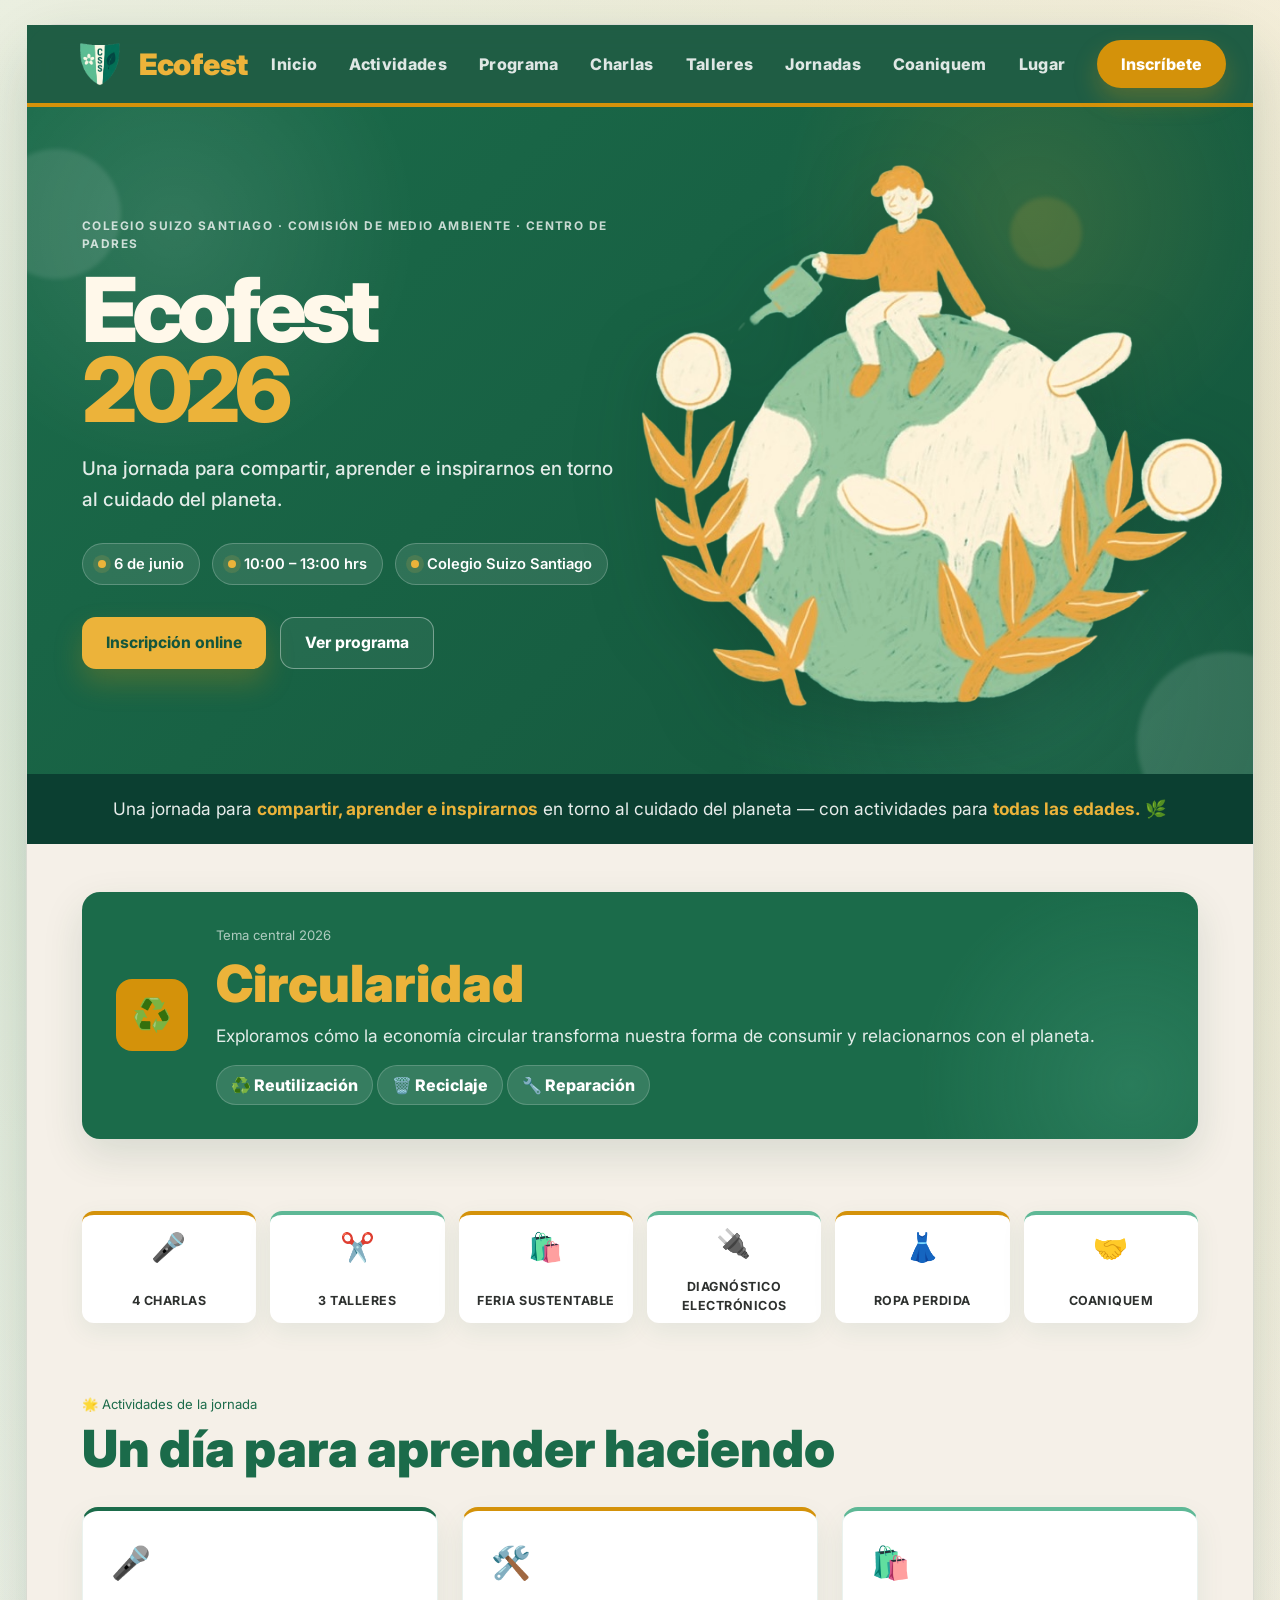
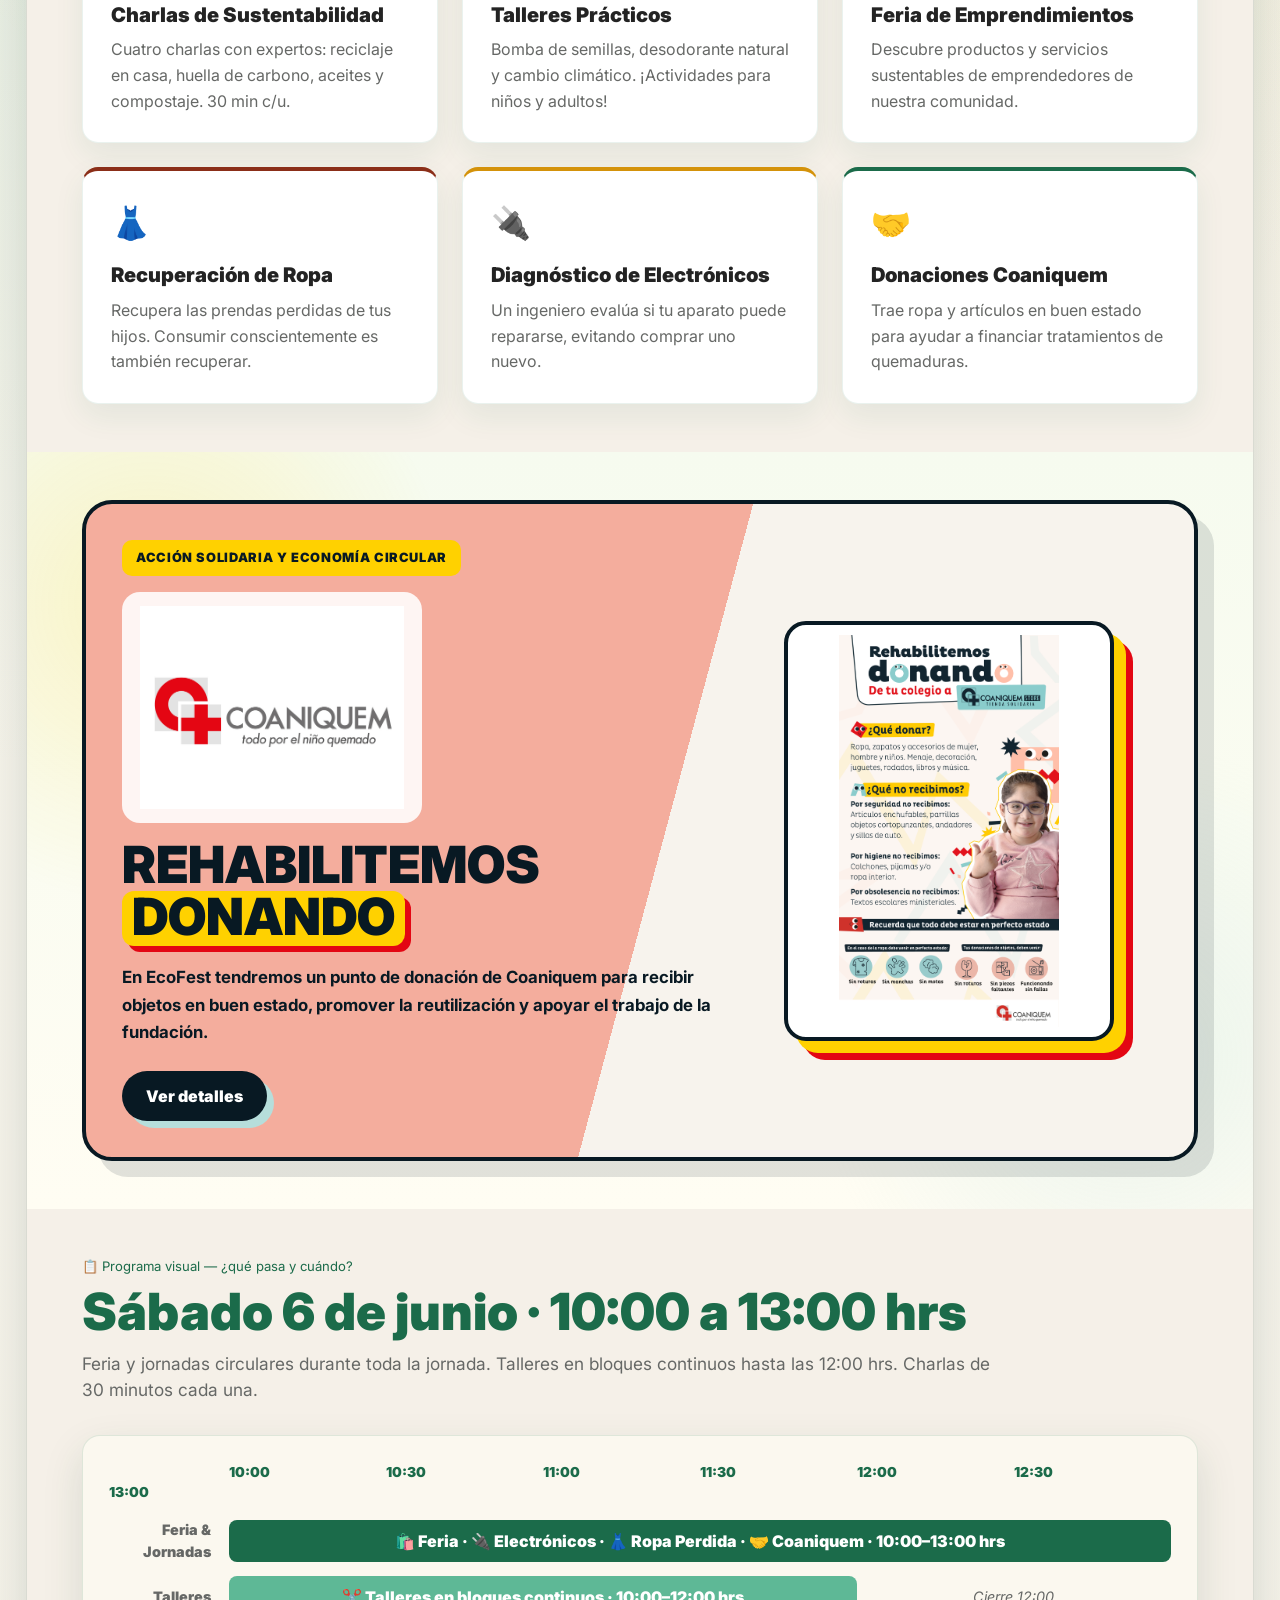
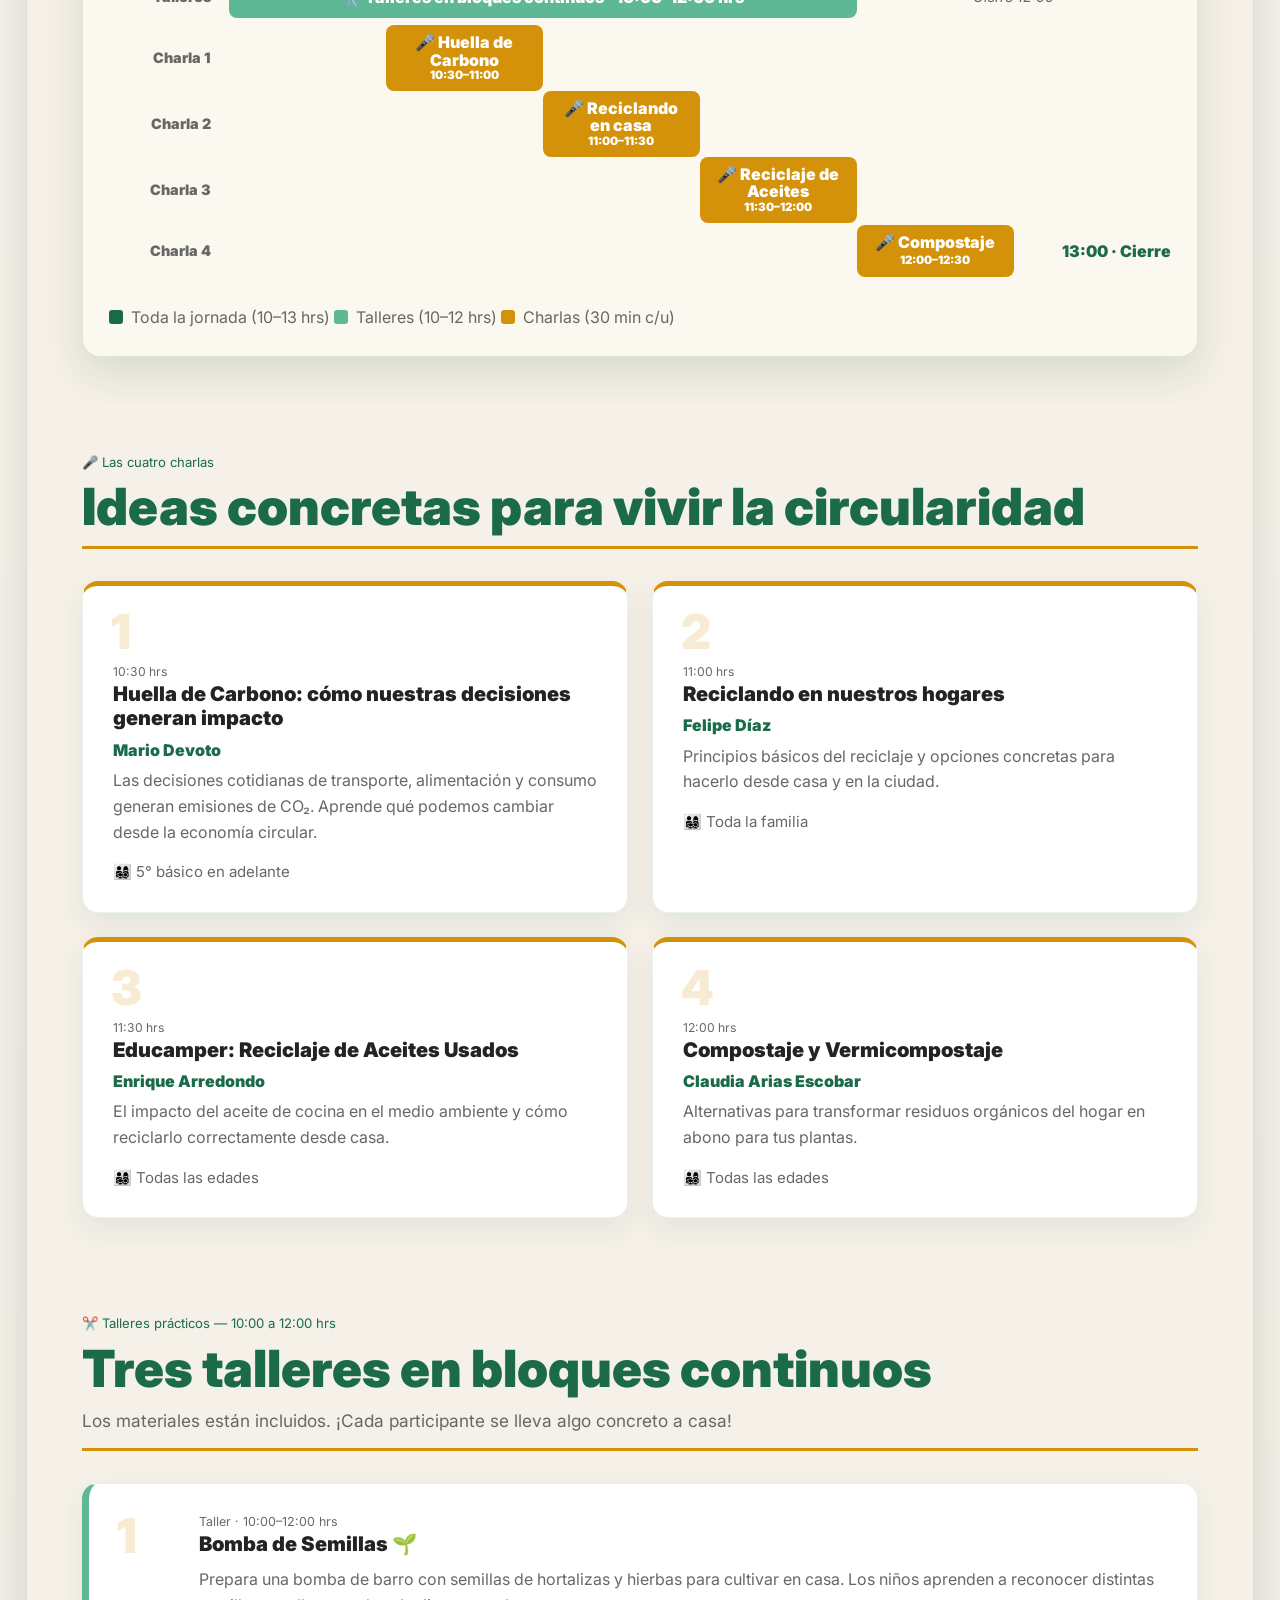
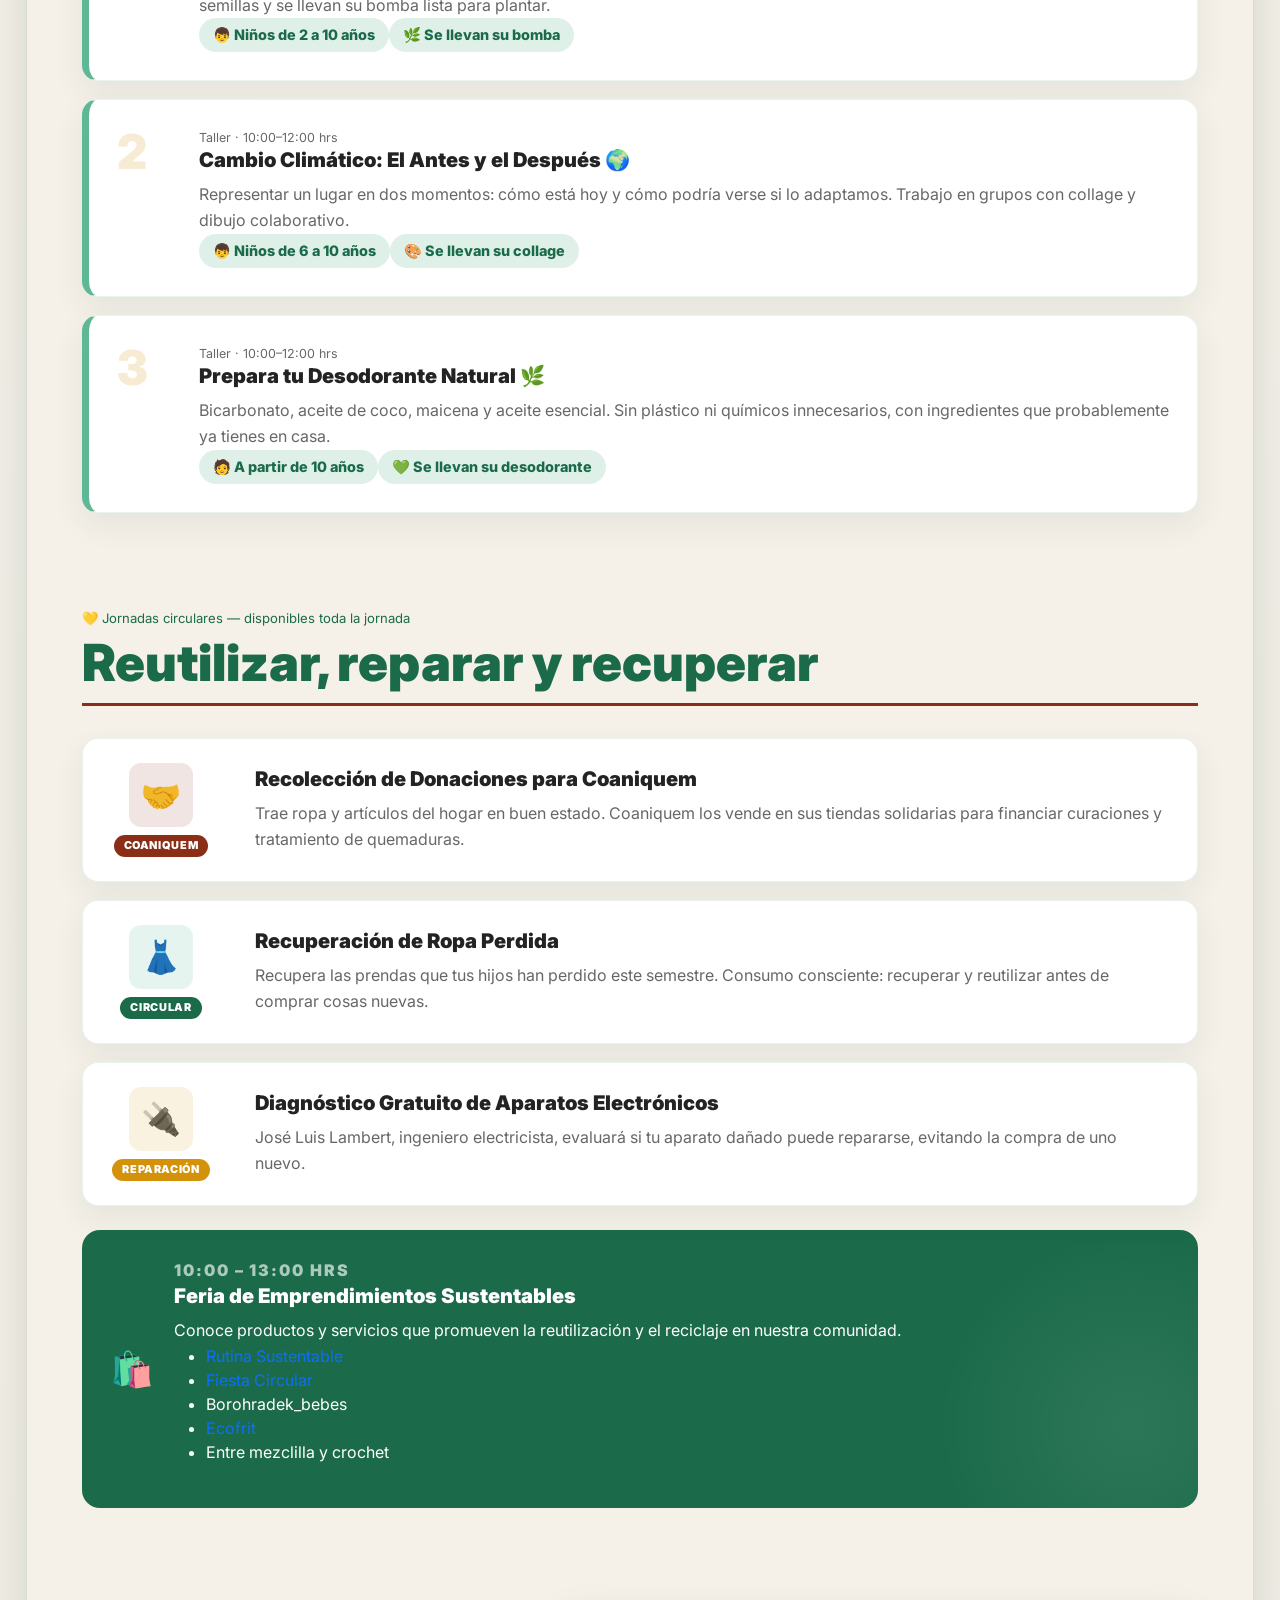
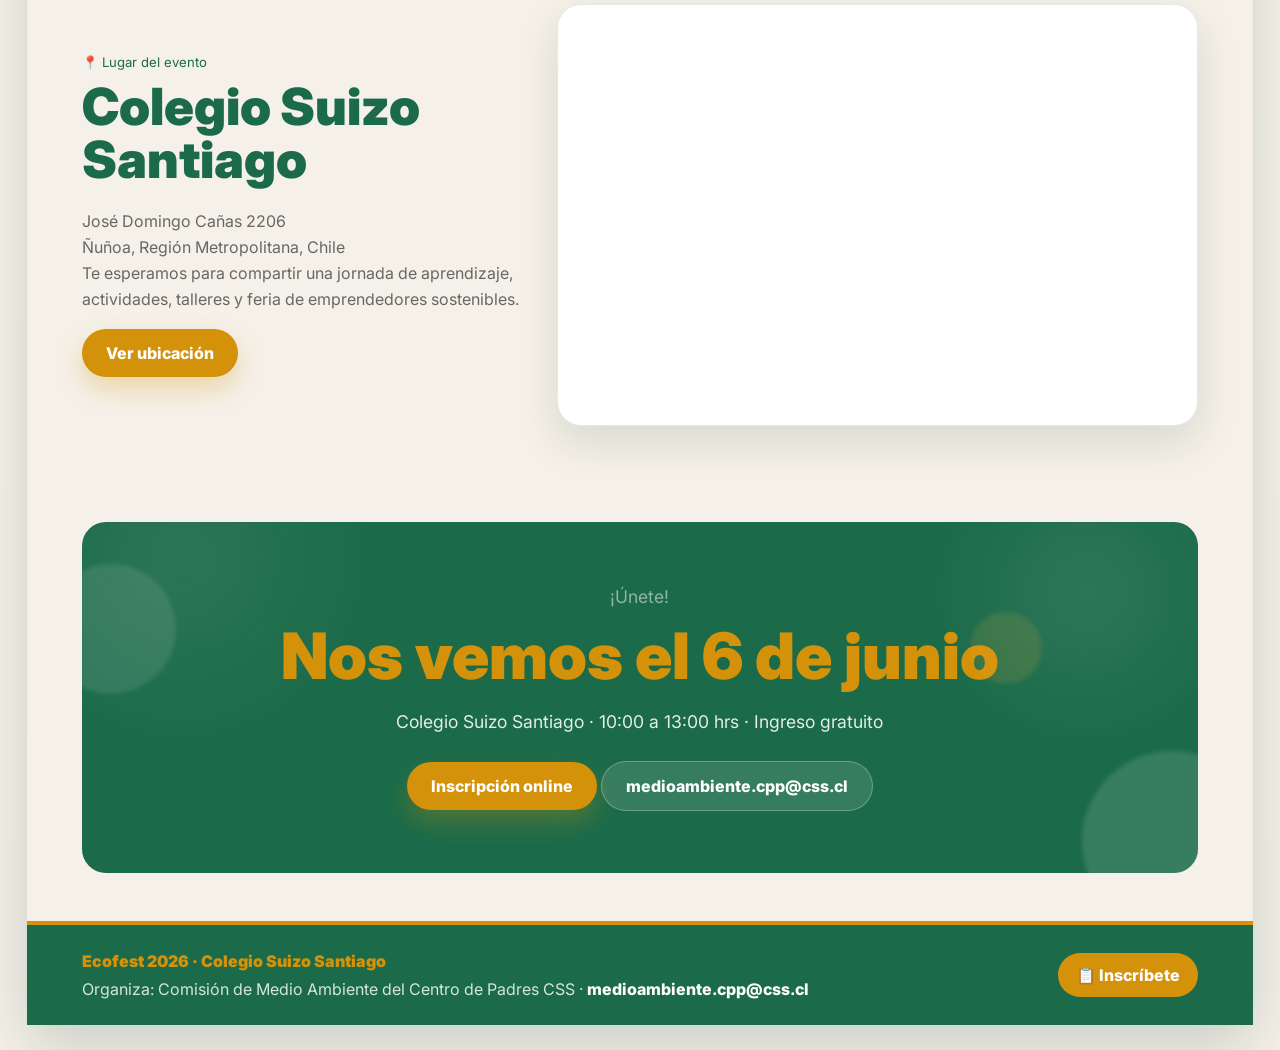
==== commit 4d4666bf: "Se agregan emprendimientos" ====
--- a/index.html
+++ b/index.html
@@ -463,15 +463,38 @@
           </article>
         </div>
 
-        <div class="fair-band mt-4">
-          <span class="fair-icon">🛍️</span>
-          <div>
-            <p>10:00 – 13:00 hrs</p>
-            <h3>Feria de Emprendimientos Sustentables</h3>
-            <p>Conoce productos y servicios que promueven la reutilización y el reciclaje en nuestra comunidad.</p>
-          </div>
-        </div>
-      </div>
+  <div class="fair-band mt-4">
+  <span class="fair-icon">🛍️</span>
+  <div>
+    <p>10:00 – 13:00 hrs</p>
+    <h3>Feria de Emprendimientos Sustentables</h3>
+    <p>
+      Conoce productos y servicios que promueven la reutilización y el reciclaje en nuestra comunidad.
+    </p>
+
+    <ul class="fair-entrepreneurs">
+      <li>
+        <a href="https://www.rutinasustentable.cl/" target="_blank" rel="noopener noreferrer">
+          Rutina Sustentable
+        </a>
+      </li>
+      <li>
+        <a href="https://www.fiestacircular.cl/" target="_blank" rel="noopener noreferrer">
+          Fiesta Circular
+        </a>
+      </li>
+      <li>Borohradek_bebes</li>
+      <li>
+        <a href="https://ecofrit.cl/" target="_blank" rel="noopener noreferrer">
+          Ecofrit
+        </a>
+      </li>
+      <li>Entre mezclilla y crochet</li>
+    </ul>
+  </div>
+      </div>
+
+
     </section>
 
     <!-- LUGAR / MAPA -->
--- a/styles.css
+++ b/styles.css
@@ -42,7 +42,7 @@
   margin: 24px auto;
   background: var(--crema);
   border-radius: 32px;
-  overflow: hidden;
+  overflow: visible;
   box-shadow: var(--sombra-fuerte);
   border: 1px solid rgba(20, 66, 49, 0.12);
   position: relative;
@@ -57,12 +57,14 @@
 }
 
 .eco-navbar {
+  position: sticky;
+  top: 0;
+  z-index: 3000;
   min-height: 78px;
   background: rgba(22, 87, 62, 0.96);
   -webkit-backdrop-filter: blur(14px);
   backdrop-filter: blur(14px);
   border-bottom: 4px solid var(--ambar);
-  z-index: 1030;
 }
 
 .eco-brand {
